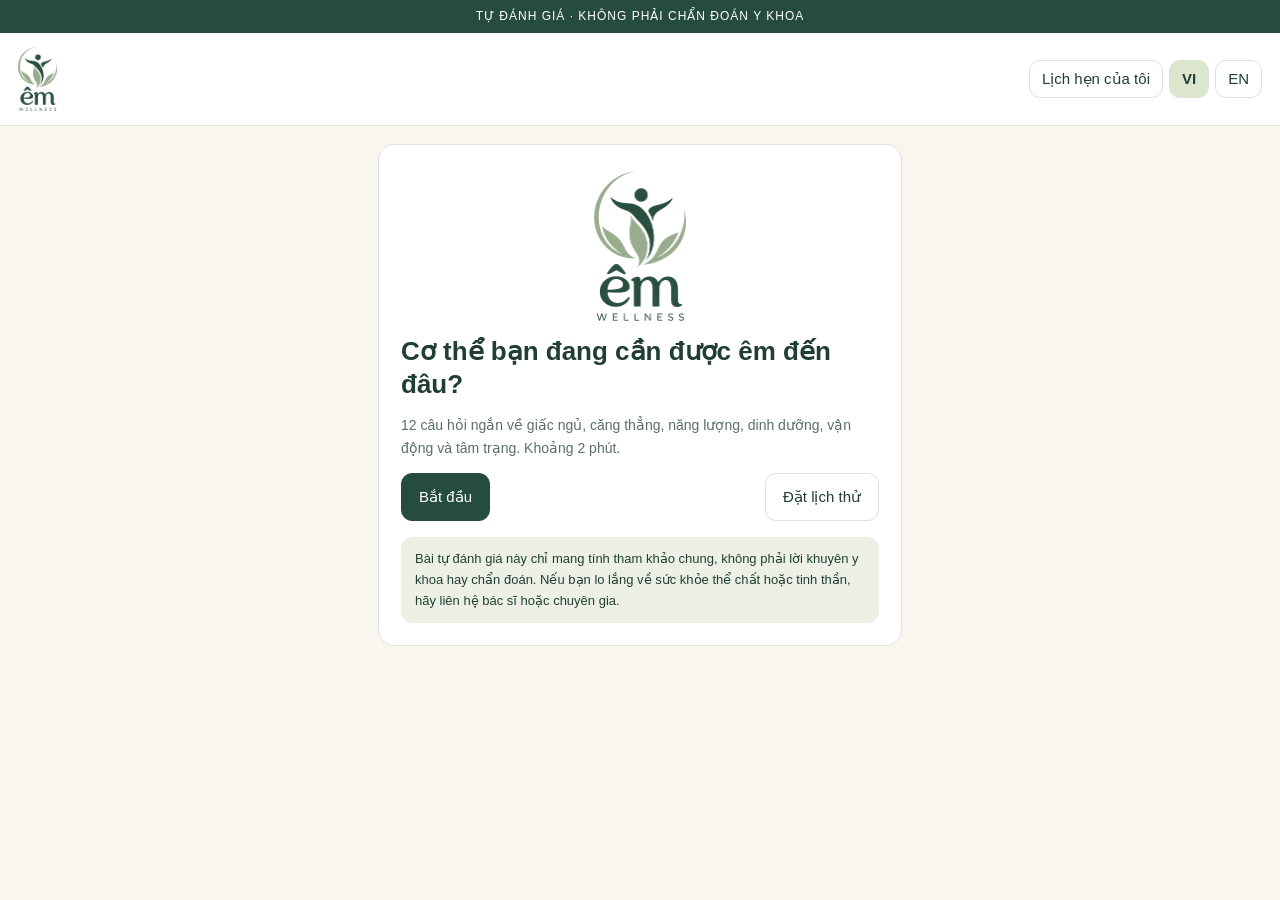
==== index.html @ effe54c6 "Remove touch shim; Continue buttons always tappable with inline 'what's missing' hints; SW v9" ====
<!doctype html><html lang="vi"><head><meta charset="utf-8"><meta name="viewport" content="width=device-width,initial-scale=1,viewport-fit=cover">
<title>Êm Wellness — Self-check</title>
<link rel="manifest" href="manifest.json"><meta name="theme-color" content="#264c3d"><link rel="apple-touch-icon" href="apple-touch-icon.png"><link rel="icon" type="image/png" href="favicon.png"><meta name="apple-mobile-web-app-capable" content="yes"><meta name="mobile-web-app-capable" content="yes"><meta name="apple-mobile-web-app-status-bar-style" content="default"><meta name="apple-mobile-web-app-title" content="Êm Wellness"><meta name="description" content="Êm Wellness self-check quiz">
<style>
/* Brand tokens — matched to Êm Wellness pilot site */
:root{--ink:#213e35;--primary:#264c3d;--primary-hover:#40634d;--sage:#dce6ce;--paper:#f8f6ef;--line:#dce2d8;--accent:#8ca560;--soft:#edf1e5;--warn:#8a4233;--radius:16px;--font:Arial,sans-serif}
*{box-sizing:border-box}button,a{touch-action:manipulation;-webkit-tap-highlight-color:transparent}body{margin:0;background:var(--paper);color:var(--ink);font:15px/1.6 var(--font)}
.notice{background:var(--primary);color:#fff;text-align:center;font-size:12px;letter-spacing:1px;padding:7px 12px}
header{display:flex;justify-content:space-between;align-items:center;gap:12px;padding:14px 18px;background:#fff;border-bottom:1px solid var(--line);margin-bottom:18px}
.logo{height:64px;width:auto;display:block}.hero{display:block;height:150px;width:auto;margin:4px auto 14px}
main{max-width:560px;margin:0 auto;padding:0 18px 40px}
.card{background:#fff;border:1px solid var(--line);border-radius:var(--radius);padding:22px}
button{font:inherit;border:1px solid var(--line);background:#fff;color:var(--ink);border-radius:11px;min-height:44px;padding:11px 17px;cursor:pointer}.primary{background:var(--primary);color:#fff;border-color:var(--primary)}
button:focus-visible{outline:3px solid var(--accent);outline-offset:3px}button:disabled{opacity:.45;cursor:default}
.lang button{min-height:36px;padding:6px 12px}.lang .on{background:var(--sage);font-weight:700}
h1{font-size:26px;line-height:1.25;margin:6px 0 10px}h2{font-size:19px;margin:0 0 14px}
.muted{color:#5b6f66;font-size:14px}.disc{background:var(--soft);border-radius:12px;padding:12px 14px;font-size:13px;margin-top:16px}
.bar{height:8px;background:var(--sage);border-radius:9px;overflow:hidden;margin:6px 0 18px}.bar i{display:block;height:100%;background:var(--primary);transition:width .3s}
.cat{font-size:12px;letter-spacing:2px;text-transform:uppercase;color:var(--primary-hover)}
.opts{display:grid;gap:10px;margin:16px 0}.opts button{text-align:left}.opts .sel{background:var(--sage);border-color:var(--accent);font-weight:600}
.nav{display:flex;gap:10px;justify-content:space-between;flex-wrap:wrap}
.score{font-size:54px;font-weight:700;line-height:1}.row{margin:12px 0}.row .bar{margin:4px 0 0}
ul{padding-left:20px}li{margin:6px 0}.stack{display:grid;gap:14px}
.btn{display:inline-flex;align-items:center;justify-content:center;text-decoration:none;border-radius:11px;min-height:44px;padding:11px 17px;border:1px solid var(--line);color:var(--ink);background:#fff}.btn.primary{background:var(--primary);color:#fff;border-color:var(--primary)}.btn.big{width:100%;font-size:17px;font-weight:700;min-height:52px}.btn:focus-visible{outline:3px solid var(--accent);outline-offset:3px}.book{background:var(--sage);border-color:var(--sage)}.lang{display:flex;gap:6px;flex-wrap:wrap;justify-content:flex-end}.big{width:100%;font-size:17px;font-weight:700;min-height:52px}
.testbanner{background:#fff7e6;border:1px dashed #c9a85b;color:#6b4e12;border-radius:12px;padding:10px 12px;font-size:12px;letter-spacing:.3px}
.steps{display:flex;flex-wrap:wrap;gap:6px 12px;font-size:12px;color:#5b6f66}.steps .cur{color:var(--ink);font-weight:700}.steps .done{color:var(--primary-hover)}
.chips{display:flex;flex-wrap:wrap;gap:8px;margin:8px 0 14px}.chip{min-height:40px;padding:8px 14px;border-radius:20px}.chip.on{background:var(--primary);color:#fff;border-color:var(--primary)}
.svc{line-height:1.5}.sugg{background:var(--soft);border-radius:10px;padding:8px 12px;font-size:14px}.lbl{font-weight:600;margin:14px 0 4px;display:block}
input{font:inherit;width:100%;min-height:46px;border:1px solid var(--line);border-radius:11px;padding:10px 12px;font-size:16px;color:var(--ink);background:#fff}input:focus{outline:3px solid var(--accent);outline-offset:1px}
.err{color:var(--warn);font-size:13px;margin:6px 0 0}.rev{display:grid;grid-template-columns:auto 1fr;gap:6px 14px;margin:0}.rev dt{color:#5b6f66}.rev dd{margin:0}
.bitem{display:flex;justify-content:space-between;gap:10px;align-items:center;border-top:1px solid var(--line);padding:12px 0}.bitem.off{opacity:.55}.cx{color:var(--warn);border-color:#d4a596;min-height:40px}
@media (hover:hover) and (pointer:fine){button:hover{background:var(--soft)}.primary:hover{background:var(--primary-hover)}.btn:hover{background:var(--soft)}.btn.primary:hover{background:var(--primary-hover)}}
header{padding-top:max(14px,env(safe-area-inset-top))!important;padding-left:max(18px,env(safe-area-inset-left));padding-right:max(18px,env(safe-area-inset-right))}
main{padding-bottom:max(40px,env(safe-area-inset-bottom))}
button{-webkit-user-select:none;user-select:none;-webkit-appearance:none;appearance:none}
#errbar{position:fixed;left:8px;right:8px;bottom:max(8px,env(safe-area-inset-bottom));z-index:99;background:#8a4233;color:#fff;font-size:12px;padding:8px 10px;border-radius:10px;display:none;word-break:break-word}
</style></head><body>
<div id="errbar" role="alert"></div><script>
(function(){function show(m){var b=document.getElementById("errbar");if(!b)return;b.style.display="block";b.textContent="Lỗi / Error: "+m+" (v8)"}
window.onerror=function(m,s,l,c){show(m+" @"+(l||0)+":"+(c||0))};window.addEventListener("unhandledrejection",function(e){show(String(e.reason))});
})();</script><div class="notice" id="notice"></div>
<header><img class="logo" src="logo.png" alt="Êm Wellness" width="38" height="64"><div class="lang"><button id="mine"></button> <button id="vi">VI</button> <button id="en">EN</button></div></header>
<main id="app"></main>
<script>
const CONFIG={brand:"Êm Wellness",storageKey:"em-wellness-quiz-v1",defaultLang:"vi",bookingUrl:"https://em-wellness-vietnam-khoa.hazy-pike-0157.chatgpt.site"};
const T={
vi:{notice:"TỰ ĐÁNH GIÁ · KHÔNG PHẢI CHẨN ĐOÁN Y KHOA",title:"Cơ thể bạn đang cần được êm đến đâu?",intro:"12 câu hỏi ngắn về giấc ngủ, căng thẳng, năng lượng, dinh dưỡng, vận động và tâm trạng. Khoảng 2 phút.",start:"Bắt đầu",resume:"Xem kết quả gần nhất",q:"Câu",of:"/",back:"Quay lại",next:"Tiếp tục",finish:"Xem kết quả",res:"Kết quả của bạn",overall:"Điểm cân bằng tổng thể",tips:"Gợi ý nhẹ nhàng",restart:"Làm lại",saved:"Đã lưu trên thiết bị này lúc",disc:"Bài tự đánh giá này chỉ mang tính tham khảo chung, không phải lời khuyên y khoa hay chẩn đoán. Nếu bạn lo lắng về sức khỏe thể chất hoặc tinh thần, hãy liên hệ bác sĩ hoặc chuyên gia.",
book:"Đặt lịch thử",bookNote:"Lịch hẹn thử: chỉ lưu trên máy này, không gửi đi, không thanh toán.",bookLead:"Muốn được thư giãn? Đặt một buổi trên Êm Wellness.",opts:["Không bao giờ","Hiếm khi","Thỉnh thoảng","Thường xuyên","Luôn luôn"],
band:[[80,"Bạn đang khá cân bằng — hãy giữ nhịp này."],[60,"Khá ổn, có vài điểm cần chăm sóc thêm."],[40,"Cơ thể đang gửi tín hiệu cần nghỉ ngơi."],[0,"Hãy dành thời gian chậm lại và chăm sóc bản thân."]]},
en:{notice:"SELF-CHECK · NOT A MEDICAL DIAGNOSIS",title:"How much calm does your body need right now?",intro:"12 short questions on sleep, stress, energy, nutrition, movement and mood. About 2 minutes.",start:"Start",resume:"See last result",q:"Question",of:"/",back:"Back",next:"Next",finish:"See results",res:"Your results",overall:"Overall balance score",tips:"Gentle suggestions",restart:"Start over",saved:"Saved on this device at",disc:"This self-assessment is for general information only. It is not medical advice or a diagnosis. If you have concerns about your physical or mental health, please talk to a doctor or qualified professional.",
book:"Book a test session",bookNote:"Test booking only: saved on this device, nothing sent, no payment.",bookLead:"Ready to unwind? Book a session with Êm Wellness.",opts:["Never","Rarely","Sometimes","Often","Always"],
band:[[80,"You're in good balance — keep this rhythm."],[60,"Fairly well, with a few areas to care for."],[40,"Your body is signalling it needs rest."],[0,"Make time to slow down and care for yourself."]]}};
const CATS={sleep:{vi:"Giấc ngủ",en:"Sleep",tip:{vi:"Giữ giờ ngủ cố định, tắt màn hình 30 phút trước khi ngủ.",en:"Keep a steady bedtime and switch off screens 30 minutes before sleep."}},
stress:{vi:"Căng thẳng",en:"Stress",tip:{vi:"Thử thở chậm 4-6 trong 3 phút, hoặc một buổi thư giãn cơ vai gáy.",en:"Try slow 4-6 breathing for 3 minutes, or a relaxing neck-and-shoulder session."}},
energy:{vi:"Năng lượng",en:"Energy",tip:{vi:"Nghỉ ngắn 5 phút mỗi giờ, đứng dậy và uống nước.",en:"Take a 5-minute break each hour — stand up and drink water."}},
nutrition:{vi:"Dinh dưỡng",en:"Nutrition",tip:{vi:"Thêm rau xanh vào mỗi bữa và uống đủ nước trong ngày.",en:"Add greens to each meal and drink enough water through the day."}},
movement:{vi:"Vận động",en:"Movement",tip:{vi:"Đi bộ nhẹ 20 phút hoặc giãn cơ sau giờ làm.",en:"Take a gentle 20-minute walk or stretch after work."}},
mood:{vi:"Tâm trạng",en:"Mood",tip:{vi:"Dành thời gian cho điều bạn thích và trò chuyện với người thân.",en:"Make time for something you enjoy and talk with someone close."}}};
// r:true = agreeing is a negative sign (reverse scored)
const QS=[["sleep",0,"Tôi ngủ đủ giấc và thức dậy thấy khỏe.","I sleep enough and wake up refreshed."],
["sleep",1,"Tôi khó ngủ hoặc hay thức giấc giữa đêm.","I have trouble falling or staying asleep."],
["stress",1,"Tôi thấy căng cứng ở vai, gáy hoặc lưng.","I feel tension in my shoulders, neck or back."],
["stress",1,"Tôi cảm thấy quá tải với công việc hoặc cuộc sống.","I feel overwhelmed by work or life."],
["energy",0,"Tôi có đủ năng lượng cho cả ngày.","I have enough energy to get through the day."],
["energy",1,"Tôi thấy mệt mỏi dù đã nghỉ ngơi.","I feel tired even after resting."],
["nutrition",0,"Tôi ăn bữa ăn cân bằng, nhiều rau và uống đủ nước.","I eat balanced meals with vegetables and drink enough water."],
["nutrition",1,"Tôi bỏ bữa hoặc ăn vội vì bận rộn.","I skip meals or eat in a rush because I'm busy."],
["movement",0,"Tôi vận động hoặc tập thể dục ít nhất 30 phút mỗi ngày.","I move or exercise at least 30 minutes a day."],
["movement",1,"Tôi ngồi một chỗ nhiều giờ liền.","I sit for many hours without a break."],
["mood",0,"Tôi cảm thấy bình yên và hài lòng.","I feel calm and content."],
["mood",1,"Tôi dễ cáu gắt hoặc buồn bã.","I feel irritable or low."]];
const store={get(k){try{return localStorage.getItem(k)}catch(e){return null}},set(k,v){try{localStorage.setItem(k,v)}catch(e){}}};
let lang=store.get(CONFIG.storageKey+"-lang")||CONFIG.defaultLang,i=-1,ans=[],busy=false;
const $=id=>document.getElementById(id),app=$("app");
function load(){try{const d=JSON.parse(store.get(CONFIG.storageKey));return d&&Array.isArray(d.ans)&&d.ans.length===QS.length&&d.ans.every(v=>v>=0&&v<=4)?d:null}catch(e){return null}}
function setLang(l){lang=l;store.set(CONFIG.storageKey+"-lang",l);document.documentElement.lang=l;render()}
$("mine").onclick=()=>g(openMine)();$("vi").onclick=()=>setLang("vi");$("en").onclick=()=>setLang("en");
function compute(a){const s={};QS.forEach((q,k)=>{const v=q[1]?4-a[k]:a[k];(s[q[0]]=s[q[0]]||[]).push(v)});const c={};for(const k in s)c[k]=Math.round(s[k].reduce((x,y)=>x+y,0)/(s[k].length*4)*100);const o=Math.round(Object.values(c).reduce((x,y)=>x+y,0)/Object.keys(c).length);return{c,o}}
function render(){const t=T[lang];$("notice").textContent=t.notice;$("vi").className=lang=="vi"?"on":"";$("en").className=lang=="en"?"on":"";$("mine").textContent=BT[lang].mine;if(view)return renderBook();
if(i<0){const last=load();app.innerHTML=`<div class="card"><img class="hero" src="logo.png" alt=""><h1>${t.title}</h1><p class="muted">${t.intro}</p><div class="nav"><button class="primary" id="go">${t.start}</button><button id="sbook">${t.book}</button>${last?`<button id="last">${t.resume}</button>`:""}</div><div class="disc">${t.disc}</div></div>`;
$("go").onclick=()=>{i=0;ans=[];render()};$("sbook").onclick=g(openBook);if(last)$("last").onclick=()=>{ans=last.ans;i=QS.length;render()};return}
if(i<QS.length){const q=QS[i];app.innerHTML=`<div class="muted">${t.q} ${i+1}${t.of}${QS.length}</div><div class="bar" role="progressbar" aria-valuenow="${i}" aria-valuemax="${QS.length}"><i style="width:${i/QS.length*100}%"></i></div><div class="card"><div class="cat">${CATS[q[0]][lang]}</div><h2>${lang=="vi"?q[2]:q[3]}</h2><div class="opts">${t.opts.map((o,k)=>`<button data-k="${k}" class="${ans[i]===k?"sel":""}">${o}</button>`).join("")}</div><div class="nav"><button id="bk" ${i==0?"disabled":""}>${t.back}</button><p class="err" id="qmiss" hidden>${lang=="vi"?"Hãy chọn một câu trả lời để tiếp tục.":"Please choose an answer to continue."}</p><button class="primary" id="nx">${i==QS.length-1?t.finish:t.next}</button></div></div>`;
app.querySelectorAll(".opts button").forEach(b=>b.onclick=()=>{if(busy)return;busy=true;ans[i]=+b.dataset.k;render();setTimeout(()=>{busy=false;if(i<QS.length&&ans[i]!=null){i++;if(i==QS.length)save()}render()},180)});
$("bk").onclick=()=>{if(busy||i==0)return;i--;render()};$("nx").onclick=()=>{if(busy)return;if(ans[i]==null){$("qmiss").hidden=false;return}i++;if(i==QS.length)save();render()};return}
const r=compute(ans),saved=load(),band=t.band.find(b=>r.o>=b[0])[1],low=Object.entries(r.c).sort((a,b)=>a[1]-b[1]).slice(0,3);
app.innerHTML=`<div class="stack"><div class="card"><div class="cat">${t.res}</div><div class="score">${r.o}<span style="font-size:20px">/100</span></div><p class="muted">${t.overall}</p><p><b>${band}</b></p></div>
<div class="card">${Object.entries(r.c).map(([k,v])=>`<div class="row"><div class="nav"><span>${CATS[k][lang]}</span><b>${v}</b></div><div class="bar"><i style="width:${v}%"></i></div></div>`).join("")}</div>
<div class="card book"><h2>${t.bookLead}</h2><button class="primary big" id="bookbtn">${t.book}</button><p class="muted" style="margin:10px 0 0">${t.bookNote} <a href="${CONFIG.bookingUrl}" target="_blank" rel="noopener">${BT[lang].pilot}</a></p></div><div class="card"><h2>${t.tips}</h2><ul>${low.map(([k])=>`<li><b>${CATS[k][lang]}:</b> ${CATS[k].tip[lang]}</li>`).join("")}</ul>${saved?`<p class="muted">${t.saved} ${new Date(saved.at).toLocaleString(lang=="vi"?"vi-VN":"en-US")}</p>`:""}<button class="primary" id="rs">${t.restart}</button></div><div class="disc">${t.disc}</div></div>`;
$("bookbtn").onclick=g(openBook);$("rs").onclick=()=>{i=0;ans=[];busy=false;render();scrollTo(0,0)}}
function save(){const r=compute(ans);store.set(CONFIG.storageKey,JSON.stringify({ans,score:r.o,cats:r.c,at:Date.now()}))}
// ===== Test booking flow (local only: no backend, no payment, no SMS) =====
const BT={vi:{title:"Đặt lịch thử",mine:"Lịch hẹn của tôi",test:"LỊCH HẸN THỬ · Không phải dịch vụ thật · Không gửi dữ liệu đi đâu · Không thanh toán, không SMS",steps:["Dịch vụ","Thời gian","Thông tin","Xác nhận"],suggest:"Gợi ý theo kết quả của bạn",all:"Tất cả",perh:"/ 60 phút",sample:"Dữ liệu mẫu từ bản demo Êm",date:"Chọn ngày",time:"Chọn giờ",dur:"Thời lượng",min:"phút",none:"Không còn khung giờ trong ngày này.",name:"Họ tên",contact:"Số điện thoại hoặc email",ePh:"vd. 0901 234 567",errName:"Vui lòng nhập họ tên (ít nhất 2 ký tự).",errContact:"Nhập số điện thoại Việt Nam hoặc email hợp lệ.",review:"Kiểm tra lại",confirm:"Xác nhận đặt lịch thử",back:"Quay lại",next:"Tiếp tục",doneT:"Đã lưu lịch hẹn thử",doneP:"Lịch hẹn chỉ lưu trên thiết bị này. Không có ai nhận được, không có buổi massage thật.",code:"Mã",total:"Tổng (tham khảo)",cancel:"Hủy lịch",cancelled:"Đã hủy",active:"Đã đặt (thử)",empty:"Bạn chưa có lịch hẹn thử nào.",newb:"Đặt lịch thử mới",home:"Về trang chính",pilot:"Mở bản pilot Êm ↗",sure:"Hủy lịch hẹn thử này?",cats:{"Body":"Massage body","Chân":"Massage chân","Cổ vai gáy":"Cổ vai gáy"}},
en:{title:"Test booking",mine:"My bookings",test:"TEST BOOKING · Not a real service · Nothing is sent anywhere · No payment, no SMS",steps:["Service","Time","Details","Confirm"],suggest:"Suggested from your results",all:"All",perh:"/ 60 min",sample:"Sample data from the Êm demo",date:"Pick a date",time:"Pick a time",dur:"Duration",min:"min",none:"No slots left on this day.",name:"Full name",contact:"Phone or email",ePh:"e.g. 0901 234 567",errName:"Please enter your name (at least 2 characters).",errContact:"Enter a valid Vietnamese phone number or email.",review:"Review",confirm:"Confirm test booking",back:"Back",next:"Next",doneT:"Test booking saved",doneP:"Saved on this device only. Nobody receives it and no real massage takes place.",code:"Code",total:"Total (indicative)",cancel:"Cancel",cancelled:"Cancelled",active:"Booked (test)",empty:"You have no test bookings yet.",newb:"New test booking",home:"Back to home",pilot:"Open the Êm pilot ↗",sure:"Cancel this test booking?",cats:{"Body":"Body massage","Chân":"Foot massage","Cổ vai gáy":"Neck & shoulders"}}};
// Sample providers copied from the Êm prototype (/prototype/app-ratings-v1.js)
const PROVIDERS=[
{id:1,name:"Linh Nguyễn",city:"TP. Hồ Chí Minh",cat:"Body",price:350000,times:["09:00","11:00","14:00","16:00"],vi:"Massage thư giãn với tinh dầu, lực nhẹ đến vừa.",en:"Relaxing aromatherapy massage, light to medium pressure."},
{id:2,name:"Minh Trần",city:"TP. Hồ Chí Minh",cat:"Cổ vai gáy",price:300000,times:["10:00","14:00","18:00"],vi:"Chăm sóc vùng cổ, vai và lưng trên sau ngày làm việc.",en:"Care for neck, shoulders and upper back after work."},
{id:3,name:"An Phạm",city:"Hà Nội",cat:"Chân",price:280000,times:["09:00","15:00","17:00"],vi:"Thư giãn bàn chân và bắp chân với lực phù hợp.",en:"Relax feet and calves with the right pressure."},
{id:4,name:"Nhà Êm Studio",city:"TP. Hồ Chí Minh",cat:"Body",price:450000,times:["09:00","12:00","15:00","18:00"],vi:"Không gian tại trung tâm, massage body toàn thân.",en:"Studio setting, full-body massage."},
{id:5,name:"An Nhiên Spa",city:"Hà Nội",cat:"Cổ vai gáy",price:380000,times:["10:00","13:00","16:00"],vi:"Chăm sóc cơ thể tại trung tâm với lịch hẹn chủ động.",en:"Centre-based care with flexible scheduling."},
{id:6,name:"Dịu Wellness",city:"Đà Nẵng",cat:"Chân",price:320000,times:["09:00","11:00","17:00"],vi:"Một khoảng nghỉ nhẹ nhàng trong ngày của bạn.",en:"A gentle pause in your day."}];
const CAT_FOR={stress:"Cổ vai gáy",sleep:"Body",mood:"Body",energy:"Body",movement:"Chân",nutrition:"Body"};
let view=null,bk={},lock=false;
const fmt=n=>n.toLocaleString("vi-VN")+"₫",esc=s=>String(s).replace(/[&<>"']/g,c=>({"&":"&amp;","<":"&lt;",">":"&gt;",'"':"&quot;","'":"&#39;"}[c]));
const BKEY=()=>CONFIG.storageKey+"-bookings";
function getB(){try{const a=JSON.parse(store.get(BKEY())||"[]");return Array.isArray(a)?a:[]}catch(e){return[]}}
function setB(a){store.set(BKEY(),JSON.stringify(a))}
function g(fn){return(...a)=>{if(lock)return;lock=true;setTimeout(()=>lock=false,350);fn(...a)}}
function days(){const out=[];const d=new Date();d.setHours(0,0,0,0);for(let k=0;k<7;k++){const x=new Date(d);x.setDate(d.getDate()+k);out.push(x.getFullYear()+"-"+String(x.getMonth()+1).padStart(2,"0")+"-"+String(x.getDate()).padStart(2,"0"))}return out}
function dLabel(s){const[y,m,d]=s.split("-").map(Number);return new Date(y,m-1,d).toLocaleDateString(lang=="vi"?"vi-VN":"en-US",{weekday:"short",day:"numeric",month:"numeric"})}
function slots(p,date){const now=new Date(),taken=getB().filter(b=>b.status=="active"&&b.pid==p.id&&b.date==date).map(b=>b.time);return p.times.filter(t=>{const[h,m]=t.split(":").map(Number);const[y,mo,d]=date.split("-").map(Number);return new Date(y,mo-1,d,h,m)>now&&!taken.includes(t)})}
function suggestCat(){const r=load();if(!r||!r.cats)return null;const w=Object.entries(r.cats).sort((a,b)=>a[1]-b[1])[0];return w?{cat:CAT_FOR[w[0]],from:w[0]}:null}
function openBook(){view="book";const s=suggestCat();bk={step:0,filter:s?s.cat:"",pid:null,date:days()[0],time:null,dur:60,name:"",contact:"",err:{}};render();scrollTo(0,0)}
function openMine(){view="mine";render();scrollTo(0,0)}
function validContact(c){const v=c.trim(),ph=v.replace(/[\s.\-()]/g,"");return /^(\+?84|0)\d{9,10}$/.test(ph)||/^[^\s@]+@[^\s@]+\.[^\s@]{2,}$/.test(v)}
function price(){const p=PROVIDERS.find(x=>x.id==bk.pid);return p?Math.round(p.price*(bk.dur==90?1.4:1)):0}
function renderBook(){const t=BT[lang],q=T[lang];
 const banner=`<div class="testbanner" role="note">${t.test}</div>`;
 if(view=="mine"){const list=getB().slice().reverse();
  app.innerHTML=`<div class="stack">${banner}<div class="card"><h2>${t.mine}</h2>${list.length?list.map(b=>{const p=PROVIDERS.find(x=>x.id==b.pid)||{name:"?"};return `<div class="bitem${b.status!="active"?" off":""}"><div><b>${esc(p.name)}</b> · ${t.cats[p.cat]||""}<br><span class="muted">${dLabel(b.date)} · ${b.time} · ${b.dur} ${t.min} · ${fmt(b.price)}</span><br><span class="muted">${t.code} ${b.id} · ${b.status=="active"?t.active:t.cancelled}</span></div>${b.status=="active"?`<button class="cx" data-id="${b.id}">${t.cancel}</button>`:""}</div>`}).join(""):`<p class="muted">${t.empty}</p>`}<div class="nav" style="margin-top:14px"><button class="primary" id="bnew">${t.newb}</button><button id="bhome">${t.home}</button></div></div></div>`;
  app.querySelectorAll(".cx").forEach(b=>b.onclick=g(()=>{if(!confirm(t.sure))return;const a=getB();const x=a.find(y=>y.id==b.dataset.id);if(x)x.status="cancelled";setB(a);render()}));
  $("bnew").onclick=g(openBook);$("bhome").onclick=g(()=>{view=null;render();scrollTo(0,0)});return}
 const st=bk.step,steps=`<div class="steps">${t.steps.map((s,k)=>`<span class="${k==st?"cur":k<st?"done":""}">${k+1}. ${s}</span>`).join("")}</div><div class="bar"><i style="width:${(st+1)/4*100}%"></i></div>`;
 let body="";const p=PROVIDERS.find(x=>x.id==bk.pid);
 if(st==0){const s=suggestCat();const list=PROVIDERS.filter(x=>!bk.filter||x.cat==bk.filter);
  body=`<h2>${t.steps[0]}</h2>${s?`<p class="sugg">✧ ${t.suggest}: <b>${t.cats[s.cat]}</b> (${CATS[s.from][lang]})</p>`:""}<div class="chips">${["",...Object.keys(t.cats)].map(c=>`<button class="chip${bk.filter==c?" on":""}" data-c="${c}">${c?t.cats[c]:t.all}</button>`).join("")}</div>
  <div class="opts">${list.map(x=>`<button class="svc${bk.pid==x.id?" sel":""}" data-id="${x.id}"><b>${esc(x.name)}</b> · ${t.cats[x.cat]}<br><span class="muted">${x[lang]} · ${x.city}</span><br><b>${fmt(x.price)}</b> <span class="muted">${t.perh}</span></button>`).join("")}</div><p class="muted">${t.sample}</p>`}
 if(st==1){const sl=slots(p,bk.date);if(!sl.includes(bk.time))bk.time=null;
  body=`<h2>${esc(p.name)}</h2><p class="lbl">${t.date}</p><div class="chips">${days().map(d=>`<button class="chip dchip${bk.date==d?" on":""}" data-d="${d}">${dLabel(d)}</button>`).join("")}</div><p class="lbl">${t.time}</p>${sl.length?`<div class="chips">${sl.map(x=>`<button class="chip tchip${bk.time==x?" on":""}" data-t="${x}">${x}</button>`).join("")}</div>`:`<p class="muted">${t.none}</p>`}<p class="lbl">${t.dur}</p><div class="chips">${[60,90].map(m=>`<button class="chip mchip${bk.dur==m?" on":""}" data-m="${m}">${m} ${t.min}</button>`).join("")}</div><p><b>${fmt(price())}</b></p>`}
 if(st==2){body=`<h2>${t.steps[2]}</h2><label class="lbl" for="bname">${t.name}</label><input id="bname" autocomplete="name" value="${esc(bk.name)}">${bk.err.name?`<p class="err">${t.errName}</p>`:""}<label class="lbl" for="bcontact">${t.contact}</label><input id="bcontact" inputmode="email" autocomplete="tel" placeholder="${t.ePh}" value="${esc(bk.contact)}">${bk.err.contact?`<p class="err">${t.errContact}</p>`:""}`}
 if(st==3){body=`<h2>${t.review}</h2><dl class="rev"><dt>${t.steps[0]}</dt><dd>${esc(p.name)} · ${t.cats[p.cat]}</dd><dt>${t.steps[1]}</dt><dd>${dLabel(bk.date)} · ${bk.time} · ${bk.dur} ${t.min}</dd><dt>${t.name}</dt><dd>${esc(bk.name)}</dd><dt>${t.contact}</dt><dd>${esc(bk.contact)}</dd><dt>${t.total}</dt><dd><b>${fmt(price())}</b></dd></dl>`}
 if(st==4){const b=bk.saved;body=`<h2>✓ ${t.doneT}</h2><p>${esc(p.name)} · ${dLabel(b.date)} · ${b.time}</p><p class="muted">${t.code} <b>${b.id}</b></p><p class="muted">${t.doneP}</p>`}
 const canNext=st==0?!!bk.pid:st==1?!!bk.time:true;
 const navb=st==4?`<button class="primary" id="bmine">${t.mine}</button><button id="bhome">${t.home}</button>`:`<button id="bback">${t.back}</button><button class="primary" id="bnext">${st==3?t.confirm:t.next}</button>`;
 app.innerHTML=`<div class="stack">${banner}<div class="card">${st<4?steps:""}${body}<p class="err" id="bmiss" hidden></p><div class="nav" style="margin-top:16px">${navb}</div></div><p class="muted" style="text-align:center"><a href="${CONFIG.bookingUrl}" target="_blank" rel="noopener">${t.pilot}</a></p></div>`;
 app.querySelectorAll(".chip[data-c]").forEach(b=>b.onclick=g(()=>{bk.filter=b.dataset.c;render()}));
 app.querySelectorAll(".svc").forEach(b=>b.onclick=g(()=>{bk.pid=+b.dataset.id;render()}));
 app.querySelectorAll(".dchip").forEach(b=>b.onclick=g(()=>{bk.date=b.dataset.d;render()}));
 app.querySelectorAll(".tchip").forEach(b=>b.onclick=g(()=>{bk.time=b.dataset.t;render()}));
 app.querySelectorAll(".mchip").forEach(b=>b.onclick=g(()=>{bk.dur=+b.dataset.m;render()}));
 if(st==2){const ci=(el,k)=>el.oninput=e=>{bk[k]=e.target.value;const n=el.nextElementSibling;if(n&&n.classList.contains("err")){n.remove();bk.err[k]=false}};ci($("bname"),"name");ci($("bcontact"),"contact");[$("bname"),$("bcontact")].forEach(x=>x.onkeydown=e=>{if(e.key=="Enter")$("bnext").click()})}
 const nx=$("bnext");if(nx)nx.onclick=g(()=>{if(!canNext){const m=$("bmiss");m.textContent=st==0?(lang=="vi"?"Hãy chọn một dịch vụ ở trên.":"Please choose a service above."):(lang=="vi"?"Hãy chọn giờ hẹn (hoặc chọn ngày khác nếu hết giờ).":"Please choose a time (or another day if none are left).");m.hidden=false;m.scrollIntoView({block:"center"});return}
  if(st==2){bk.err={name:bk.name.trim().length<2,contact:!validContact(bk.contact)};if(bk.err.name||bk.err.contact){render();return}}
  if(st==3){if(bk.saved)return;if(!slots(p,bk.date).includes(bk.time)){bk.step=1;render();return}
   const rec={id:"EM-"+Date.now().toString(36).toUpperCase().slice(-6),pid:p.id,date:bk.date,time:bk.time,dur:bk.dur,price:price(),name:bk.name.trim(),contact:bk.contact.trim(),at:Date.now(),status:"active",test:true};
   const a=getB();a.push(rec);setB(a);bk.saved=rec}
  bk.step++;render();scrollTo(0,0)});
 const bb=$("bback");if(bb)bb.onclick=g(()=>{if(bk.step==0){view=null}else bk.step--;render();scrollTo(0,0)});
 const bm=$("bmine");if(bm)bm.onclick=g(openMine);const bh=$("bhome");if(bh)bh.onclick=g(()=>{view=null;render();scrollTo(0,0)});
}

document.documentElement.lang=lang;render();
</script><script>if("serviceWorker" in navigator){let r=false;const had=!!navigator.serviceWorker.controller;navigator.serviceWorker.addEventListener("controllerchange",()=>{if(had&&!r){r=true;location.reload()}});addEventListener("load",()=>navigator.serviceWorker.register("sw.js",{updateViaCache:"none"}).then(g=>g.update()).catch(()=>{}))}</script></body></html>
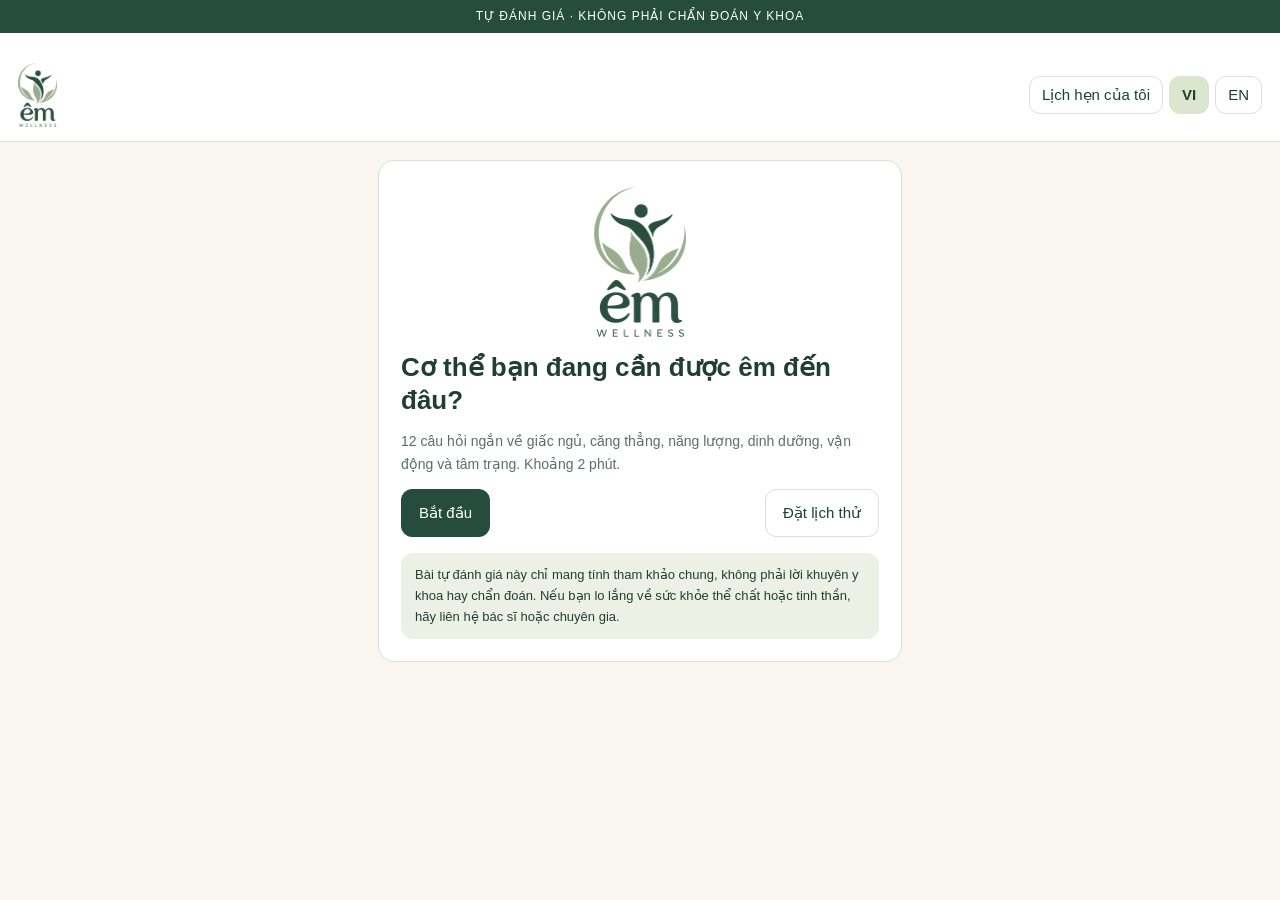
==== commit 7a76df30: "Quiz: select-only answers, Tiếp tục advances; extra header top padding; SW v10" ====
--- a/index.html
+++ b/index.html
@@ -34,6 +34,8 @@
 main{padding-bottom:max(40px,env(safe-area-inset-bottom))}
 button{-webkit-user-select:none;user-select:none;-webkit-appearance:none;appearance:none}
 #errbar{position:fixed;left:8px;right:8px;bottom:max(8px,env(safe-area-inset-bottom));z-index:99;background:#8a4233;color:#fff;font-size:12px;padding:8px 10px;border-radius:10px;display:none;word-break:break-word}
+.opts button{position:relative;padding-right:44px}.opts .sel{background:var(--primary)!important;color:#fff;border:2px solid var(--primary);font-weight:700}.opts .sel::after{content:"✓";position:absolute;right:16px;top:50%;transform:translateY(-50%);font-weight:700}
+header{padding-top:calc(16px + max(14px,env(safe-area-inset-top)))!important}
 </style></head><body>
 <div id="errbar" role="alert"></div><script>
 (function(){function show(m){var b=document.getElementById("errbar");if(!b)return;b.style.display="block";b.textContent="Lỗi / Error: "+m+" (v8)"}
@@ -79,9 +81,9 @@
 function render(){const t=T[lang];$("notice").textContent=t.notice;$("vi").className=lang=="vi"?"on":"";$("en").className=lang=="en"?"on":"";$("mine").textContent=BT[lang].mine;if(view)return renderBook();
 if(i<0){const last=load();app.innerHTML=`<div class="card"><img class="hero" src="logo.png" alt=""><h1>${t.title}</h1><p class="muted">${t.intro}</p><div class="nav"><button class="primary" id="go">${t.start}</button><button id="sbook">${t.book}</button>${last?`<button id="last">${t.resume}</button>`:""}</div><div class="disc">${t.disc}</div></div>`;
 $("go").onclick=()=>{i=0;ans=[];render()};$("sbook").onclick=g(openBook);if(last)$("last").onclick=()=>{ans=last.ans;i=QS.length;render()};return}
-if(i<QS.length){const q=QS[i];app.innerHTML=`<div class="muted">${t.q} ${i+1}${t.of}${QS.length}</div><div class="bar" role="progressbar" aria-valuenow="${i}" aria-valuemax="${QS.length}"><i style="width:${i/QS.length*100}%"></i></div><div class="card"><div class="cat">${CATS[q[0]][lang]}</div><h2>${lang=="vi"?q[2]:q[3]}</h2><div class="opts">${t.opts.map((o,k)=>`<button data-k="${k}" class="${ans[i]===k?"sel":""}">${o}</button>`).join("")}</div><div class="nav"><button id="bk" ${i==0?"disabled":""}>${t.back}</button><p class="err" id="qmiss" hidden>${lang=="vi"?"Hãy chọn một câu trả lời để tiếp tục.":"Please choose an answer to continue."}</p><button class="primary" id="nx">${i==QS.length-1?t.finish:t.next}</button></div></div>`;
-app.querySelectorAll(".opts button").forEach(b=>b.onclick=()=>{if(busy)return;busy=true;ans[i]=+b.dataset.k;render();setTimeout(()=>{busy=false;if(i<QS.length&&ans[i]!=null){i++;if(i==QS.length)save()}render()},180)});
-$("bk").onclick=()=>{if(busy||i==0)return;i--;render()};$("nx").onclick=()=>{if(busy)return;if(ans[i]==null){$("qmiss").hidden=false;return}i++;if(i==QS.length)save();render()};return}
+if(i<QS.length){const q=QS[i];app.innerHTML=`<div class="muted">${t.q} ${i+1}${t.of}${QS.length}</div><div class="bar" role="progressbar" aria-valuenow="${i}" aria-valuemax="${QS.length}"><i style="width:${i/QS.length*100}%"></i></div><div class="card"><div class="cat">${CATS[q[0]][lang]}</div><h2>${lang=="vi"?q[2]:q[3]}</h2><div class="opts">${t.opts.map((o,k)=>`<button data-k="${k}" class="${ans[i]===k?"sel":""}" aria-pressed="${ans[i]===k}">${o}</button>`).join("")}</div><div class="nav"><button id="bk" ${i==0?"disabled":""}>${t.back}</button><p class="err" id="qmiss" hidden>${lang=="vi"?"Hãy chọn một câu trả lời để tiếp tục.":"Please choose an answer to continue."}</p><button class="primary" id="nx">${i==QS.length-1?t.finish:t.next}</button></div></div>`;
+app.querySelectorAll(".opts button").forEach(b=>b.onclick=()=>{ans[i]=+b.dataset.k;app.querySelectorAll(".opts button").forEach(x=>{const on=x===b;x.classList.toggle("sel",on);x.setAttribute("aria-pressed",on)});$("qmiss").hidden=true});
+$("bk").onclick=()=>{if(busy||i==0)return;busy=true;setTimeout(()=>busy=false,400);i--;render()};$("nx").onclick=()=>{if(busy)return;if(ans[i]==null){$("qmiss").hidden=false;return}busy=true;setTimeout(()=>busy=false,400);i++;if(i==QS.length)save();render()};return}
 const r=compute(ans),saved=load(),band=t.band.find(b=>r.o>=b[0])[1],low=Object.entries(r.c).sort((a,b)=>a[1]-b[1]).slice(0,3);
 app.innerHTML=`<div class="stack"><div class="card"><div class="cat">${t.res}</div><div class="score">${r.o}<span style="font-size:20px">/100</span></div><p class="muted">${t.overall}</p><p><b>${band}</b></p></div>
 <div class="card">${Object.entries(r.c).map(([k,v])=>`<div class="row"><div class="nav"><span>${CATS[k][lang]}</span><b>${v}</b></div><div class="bar"><i style="width:${v}%"></i></div></div>`).join("")}</div>
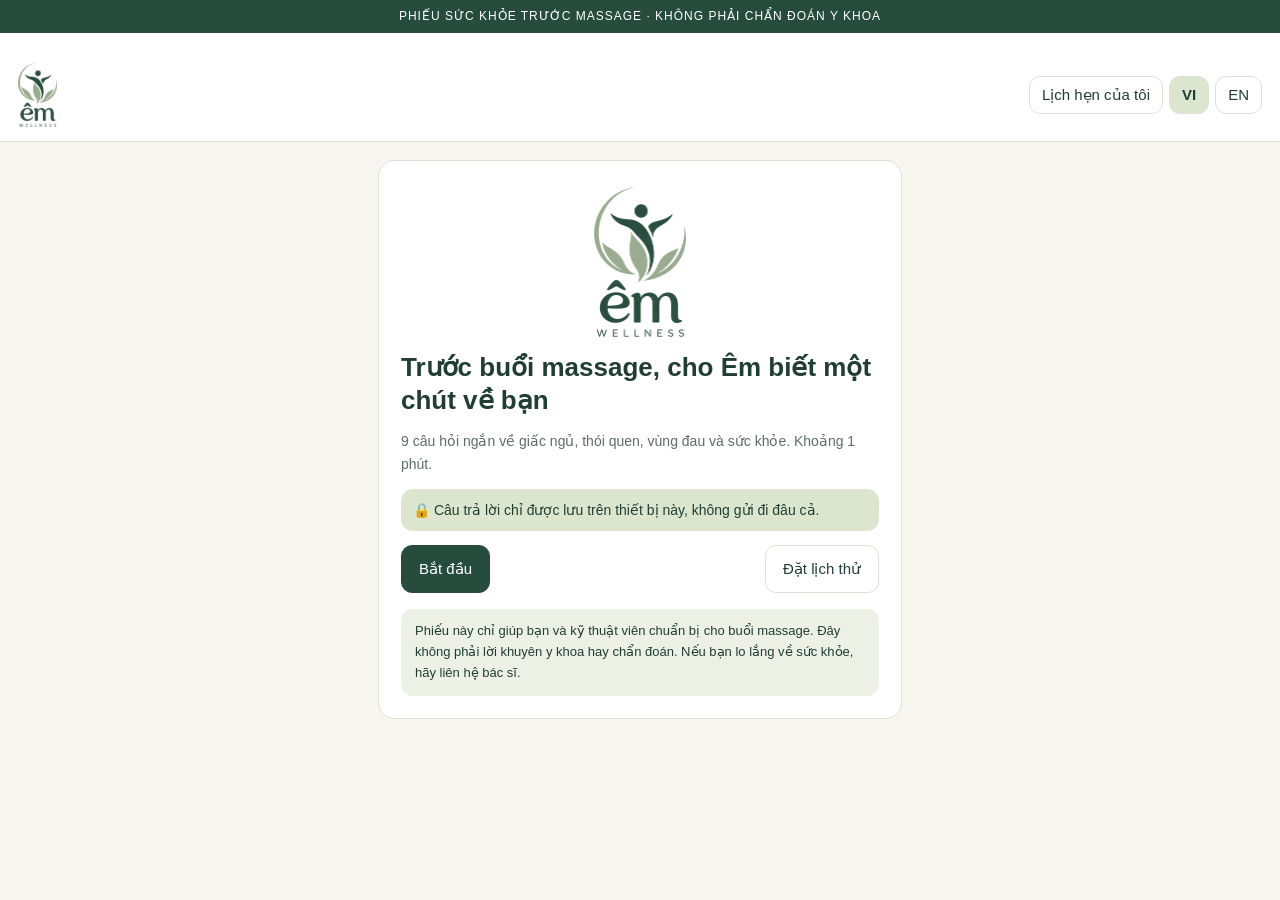
==== commit 9ac08d41: "9-question pre-massage intake with summary, health reminders, pain-based booking suggestion; SW v11" ====
--- a/index.html
+++ b/index.html
@@ -36,6 +36,7 @@
 #errbar{position:fixed;left:8px;right:8px;bottom:max(8px,env(safe-area-inset-bottom));z-index:99;background:#8a4233;color:#fff;font-size:12px;padding:8px 10px;border-radius:10px;display:none;word-break:break-word}
 .opts button{position:relative;padding-right:44px}.opts .sel{background:var(--primary)!important;color:#fff;border:2px solid var(--primary);font-weight:700}.opts .sel::after{content:"✓";position:absolute;right:16px;top:50%;transform:translateY(-50%);font-weight:700}
 header{padding-top:calc(16px + max(14px,env(safe-area-inset-top)))!important}
+.privacy{background:var(--sage);border-radius:12px;padding:10px 12px;font-size:14px}.flags{border:2px solid #b7791f;background:#fff8e6;border-radius:14px;padding:12px 14px;margin-top:12px}.flags ul{margin:6px 0 0;padding-left:18px}.rev dd{margin:2px 0 10px;font-weight:600}
 </style></head><body>
 <div id="errbar" role="alert"></div><script>
 (function(){function show(m){var b=document.getElementById("errbar");if(!b)return;b.style.display="block";b.textContent="Lỗi / Error: "+m+" (v8)"}
@@ -46,50 +47,48 @@
 <script>
 const CONFIG={brand:"Êm Wellness",storageKey:"em-wellness-quiz-v1",defaultLang:"vi",bookingUrl:"https://em-wellness-vietnam-khoa.hazy-pike-0157.chatgpt.site"};
 const T={
-vi:{notice:"TỰ ĐÁNH GIÁ · KHÔNG PHẢI CHẨN ĐOÁN Y KHOA",title:"Cơ thể bạn đang cần được êm đến đâu?",intro:"12 câu hỏi ngắn về giấc ngủ, căng thẳng, năng lượng, dinh dưỡng, vận động và tâm trạng. Khoảng 2 phút.",start:"Bắt đầu",resume:"Xem kết quả gần nhất",q:"Câu",of:"/",back:"Quay lại",next:"Tiếp tục",finish:"Xem kết quả",res:"Kết quả của bạn",overall:"Điểm cân bằng tổng thể",tips:"Gợi ý nhẹ nhàng",restart:"Làm lại",saved:"Đã lưu trên thiết bị này lúc",disc:"Bài tự đánh giá này chỉ mang tính tham khảo chung, không phải lời khuyên y khoa hay chẩn đoán. Nếu bạn lo lắng về sức khỏe thể chất hoặc tinh thần, hãy liên hệ bác sĩ hoặc chuyên gia.",
-book:"Đặt lịch thử",bookNote:"Lịch hẹn thử: chỉ lưu trên máy này, không gửi đi, không thanh toán.",bookLead:"Muốn được thư giãn? Đặt một buổi trên Êm Wellness.",opts:["Không bao giờ","Hiếm khi","Thỉnh thoảng","Thường xuyên","Luôn luôn"],
-band:[[80,"Bạn đang khá cân bằng — hãy giữ nhịp này."],[60,"Khá ổn, có vài điểm cần chăm sóc thêm."],[40,"Cơ thể đang gửi tín hiệu cần nghỉ ngơi."],[0,"Hãy dành thời gian chậm lại và chăm sóc bản thân."]]},
-en:{notice:"SELF-CHECK · NOT A MEDICAL DIAGNOSIS",title:"How much calm does your body need right now?",intro:"12 short questions on sleep, stress, energy, nutrition, movement and mood. About 2 minutes.",start:"Start",resume:"See last result",q:"Question",of:"/",back:"Back",next:"Next",finish:"See results",res:"Your results",overall:"Overall balance score",tips:"Gentle suggestions",restart:"Start over",saved:"Saved on this device at",disc:"This self-assessment is for general information only. It is not medical advice or a diagnosis. If you have concerns about your physical or mental health, please talk to a doctor or qualified professional.",
-book:"Book a test session",bookNote:"Test booking only: saved on this device, nothing sent, no payment.",bookLead:"Ready to unwind? Book a session with Êm Wellness.",opts:["Never","Rarely","Sometimes","Often","Always"],
-band:[[80,"You're in good balance — keep this rhythm."],[60,"Fairly well, with a few areas to care for."],[40,"Your body is signalling it needs rest."],[0,"Make time to slow down and care for yourself."]]}};
-const CATS={sleep:{vi:"Giấc ngủ",en:"Sleep",tip:{vi:"Giữ giờ ngủ cố định, tắt màn hình 30 phút trước khi ngủ.",en:"Keep a steady bedtime and switch off screens 30 minutes before sleep."}},
-stress:{vi:"Căng thẳng",en:"Stress",tip:{vi:"Thử thở chậm 4-6 trong 3 phút, hoặc một buổi thư giãn cơ vai gáy.",en:"Try slow 4-6 breathing for 3 minutes, or a relaxing neck-and-shoulder session."}},
-energy:{vi:"Năng lượng",en:"Energy",tip:{vi:"Nghỉ ngắn 5 phút mỗi giờ, đứng dậy và uống nước.",en:"Take a 5-minute break each hour — stand up and drink water."}},
-nutrition:{vi:"Dinh dưỡng",en:"Nutrition",tip:{vi:"Thêm rau xanh vào mỗi bữa và uống đủ nước trong ngày.",en:"Add greens to each meal and drink enough water through the day."}},
-movement:{vi:"Vận động",en:"Movement",tip:{vi:"Đi bộ nhẹ 20 phút hoặc giãn cơ sau giờ làm.",en:"Take a gentle 20-minute walk or stretch after work."}},
-mood:{vi:"Tâm trạng",en:"Mood",tip:{vi:"Dành thời gian cho điều bạn thích và trò chuyện với người thân.",en:"Make time for something you enjoy and talk with someone close."}}};
-// r:true = agreeing is a negative sign (reverse scored)
-const QS=[["sleep",0,"Tôi ngủ đủ giấc và thức dậy thấy khỏe.","I sleep enough and wake up refreshed."],
-["sleep",1,"Tôi khó ngủ hoặc hay thức giấc giữa đêm.","I have trouble falling or staying asleep."],
-["stress",1,"Tôi thấy căng cứng ở vai, gáy hoặc lưng.","I feel tension in my shoulders, neck or back."],
-["stress",1,"Tôi cảm thấy quá tải với công việc hoặc cuộc sống.","I feel overwhelmed by work or life."],
-["energy",0,"Tôi có đủ năng lượng cho cả ngày.","I have enough energy to get through the day."],
-["energy",1,"Tôi thấy mệt mỏi dù đã nghỉ ngơi.","I feel tired even after resting."],
-["nutrition",0,"Tôi ăn bữa ăn cân bằng, nhiều rau và uống đủ nước.","I eat balanced meals with vegetables and drink enough water."],
-["nutrition",1,"Tôi bỏ bữa hoặc ăn vội vì bận rộn.","I skip meals or eat in a rush because I'm busy."],
-["movement",0,"Tôi vận động hoặc tập thể dục ít nhất 30 phút mỗi ngày.","I move or exercise at least 30 minutes a day."],
-["movement",1,"Tôi ngồi một chỗ nhiều giờ liền.","I sit for many hours without a break."],
-["mood",0,"Tôi cảm thấy bình yên và hài lòng.","I feel calm and content."],
-["mood",1,"Tôi dễ cáu gắt hoặc buồn bã.","I feel irritable or low."]];
-const store={get(k){try{return localStorage.getItem(k)}catch(e){return null}},set(k,v){try{localStorage.setItem(k,v)}catch(e){}}};
+vi:{notice:"PHIẾU SỨC KHỎE TRƯỚC MASSAGE · KHÔNG PHẢI CHẨN ĐOÁN Y KHOA",title:"Trước buổi massage, cho Êm biết một chút về bạn",intro:"9 câu hỏi ngắn về giấc ngủ, thói quen, vùng đau và sức khỏe. Khoảng 1 phút.",privacy:"🔒 Câu trả lời chỉ được lưu trên thiết bị này, không gửi đi đâu cả.",start:"Bắt đầu",resume:"Xem tóm tắt gần nhất",q:"Câu",of:"/",back:"Quay lại",next:"Tiếp tục",finish:"Xem tóm tắt",multi:"Chọn tất cả vùng phù hợp",res:"Tóm tắt phiếu sức khỏe",answers:"Câu trả lời của bạn",notes:"Lưu ý nhẹ nhàng",focus:"Gợi ý vùng tập trung khi massage:",nofocus:"Bạn không ghi nhận vùng đau — một buổi massage thư giãn toàn thân có thể phù hợp.",flagT:"Trước khi massage",flagNerve:"Bạn có ghi nhận vấn đề về thần kinh. Hãy cho kỹ thuật viên biết, và hỏi ý kiến bác sĩ trước khi massage nếu cần.",flagInf:"Bạn có ghi nhận một bệnh có thể lây truyền. Hãy trao đổi riêng với kỹ thuật viên và hỏi ý kiến bác sĩ trước khi massage để buổi chăm sóc an toàn cho bạn.",flagSkin:"Bạn có ghi nhận vết thương hở, bầm tím hoặc dễ chảy máu. Hãy cho kỹ thuật viên biết và hỏi ý kiến bác sĩ trước khi massage.",noDeep:"Nên tránh massage lực mạnh / ấn sâu.",sleepTip:"Giấc ngủ: giữ giờ ngủ cố định và tắt màn hình 30 phút trước khi ngủ có thể giúp ích.",allClear:"Không có lưu ý đặc biệt. Bạn vẫn có thể chia sẻ thêm với kỹ thuật viên trước buổi hẹn.",restart:"Làm lại",saved:"Đã lưu trên thiết bị này lúc",book:"Đặt lịch thử",bookNote:"Lịch hẹn thử: chỉ lưu trên máy này, không gửi đi, không thanh toán.",bookLead:"Muốn được thư giãn? Đặt một buổi trên Êm Wellness.",disc:"Phiếu này chỉ giúp bạn và kỹ thuật viên chuẩn bị cho buổi massage. Đây không phải lời khuyên y khoa hay chẩn đoán. Nếu bạn lo lắng về sức khỏe, hãy liên hệ bác sĩ."},
+en:{notice:"PRE-MASSAGE HEALTH INTAKE · NOT A MEDICAL DIAGNOSIS",title:"Before your massage, tell Êm a little about you",intro:"9 short questions about sleep, habits, pain areas and health. About 1 minute.",privacy:"🔒 Your answers stay on this device only. Nothing is sent anywhere.",start:"Start",resume:"See last summary",q:"Question",of:"/",back:"Back",next:"Next",finish:"See summary",multi:"Select all that apply",res:"Intake summary",answers:"Your answers",notes:"Gentle notes",focus:"Suggested massage focus areas:",nofocus:"No pain areas noted — a relaxing full-body massage may suit you.",flagT:"Before your massage",flagNerve:"You noted a nerve-related issue. Please tell your therapist, and check with a doctor before massage if needed.",flagInf:"You noted a transmissible condition. Please let your therapist know privately and check with a doctor before massage so your session is safe for you.",flagSkin:"You noted open wounds, bruising or bleeding easily. Please tell your therapist and check with a doctor before massage.",noDeep:"Deep or strong pressure is best avoided.",sleepTip:"Sleep: a steady bedtime and no screens 30 minutes before bed may help.",allClear:"No special notes. You can still share anything else with your therapist before your session.",restart:"Start over",saved:"Saved on this device at",book:"Book a test session",bookNote:"Test booking only: saved on this device, nothing sent, no payment.",bookLead:"Ready to unwind? Book a session with Êm Wellness.",disc:"This intake only helps you and your therapist prepare for a massage. It is not medical advice or a diagnosis. If you have health concerns, please talk to a doctor."}};
+// QS: [id, vi, en, viOpts, enOpts, multi]
+const QS=[
+["sleepTrouble","Bạn có thường xuyên khó ngủ không?","How often do you have trouble sleeping?",["Không bao giờ","Hiếm khi","Thỉnh thoảng","Thường xuyên","Luôn luôn"],["Never","Rarely","Sometimes","Often","Always"]],
+["bedtime","Bạn thường đi ngủ lúc mấy giờ?","What time do you usually go to sleep?",["Trước 22h","22h – 0h","0h – 2h","Sau 2h","Không cố định"],["Before 10pm","10pm – midnight","Midnight – 2am","After 2am","It varies"]],
+["smoke","Bạn có hút thuốc thường xuyên không?","How often do you smoke?",["Không hút","Thỉnh thoảng","Hằng tuần","Hằng ngày"],["Never","Occasionally","Weekly","Daily"]],
+["alcohol","Bạn có uống rượu bia thường xuyên không?","How often do you drink alcohol?",["Không uống","Thỉnh thoảng","Hằng tuần","Hằng ngày"],["Never","Occasionally","Weekly","Daily"]],
+["exercise","Bạn tập thể dục thường xuyên đến mức nào?","How often do you exercise?",["Hiếm khi hoặc không","1–2 lần/tuần","3–4 lần/tuần","5 lần/tuần trở lên"],["Rarely or never","1–2× a week","3–4× a week","5+× a week"]],
+["pain","Bạn đang bị đau ở đâu?","Where do you have pain?",["Cổ","Vai","Lưng trên","Lưng dưới","Tay / bàn tay","Chân / đầu gối","Bàn chân","Đầu","Không đau"],["Neck","Shoulders","Upper back","Lower back","Arms / hands","Legs / knees","Feet","Head","No pain"],true],
+["nerve","Bạn có gặp vấn đề nào về thần kinh không?","Do you have any nerve-related issues?",["Không","Tê hoặc châm chích","Đau dây thần kinh (vd: thần kinh tọa)","Đã được chẩn đoán bệnh lý thần kinh","Không chắc"],["No","Numbness or tingling","Nerve pain (e.g. sciatica)","Diagnosed nerve condition","Not sure"]],
+["infectious","Bạn có đang sống chung với HIV/AIDS hoặc một bệnh có thể lây truyền khác không?","Are you living with HIV/AIDS or another transmissible (infectious) condition?",["Không","Có","Không muốn trả lời"],["No","Yes","Prefer not to say"]],
+["skin","Bạn có vết thương hở, bầm tím hoặc dễ chảy máu trên da không?","Do you have any bleeding on your skin (open wounds, bruising, bleeding easily)?",["Không","Có"],["No","Yes"]]];
+const PAIN=5,NOPAIN=8;
+const store={get(k){try{return localStorage.getItem(k)}catch(e){return null}},set(k,v){try{localStorage.setItem(k,v)}catch(e){}},del(k){try{localStorage.removeItem(k)}catch(e){}}};
+const RKEY=CONFIG.storageKey+"-intake2";store.del(CONFIG.storageKey); // old scored results are obsolete
 let lang=store.get(CONFIG.storageKey+"-lang")||CONFIG.defaultLang,i=-1,ans=[],busy=false;
 const $=id=>document.getElementById(id),app=$("app");
-function load(){try{const d=JSON.parse(store.get(CONFIG.storageKey));return d&&Array.isArray(d.ans)&&d.ans.length===QS.length&&d.ans.every(v=>v>=0&&v<=4)?d:null}catch(e){return null}}
+function valid(a){return Array.isArray(a)&&a.length===QS.length&&a.every((v,k)=>QS[k][5]?Array.isArray(v)&&v.length>0&&v.every(x=>x>=0&&x<QS[k][3].length):Number.isInteger(v)&&v>=0&&v<QS[k][3].length)}
+function load(){try{const d=JSON.parse(store.get(RKEY));return d&&valid(d.ans)?d:null}catch(e){return null}}
 function setLang(l){lang=l;store.set(CONFIG.storageKey+"-lang",l);document.documentElement.lang=l;render()}
 $("mine").onclick=()=>g(openMine)();$("vi").onclick=()=>setLang("vi");$("en").onclick=()=>setLang("en");
-function compute(a){const s={};QS.forEach((q,k)=>{const v=q[1]?4-a[k]:a[k];(s[q[0]]=s[q[0]]||[]).push(v)});const c={};for(const k in s)c[k]=Math.round(s[k].reduce((x,y)=>x+y,0)/(s[k].length*4)*100);const o=Math.round(Object.values(c).reduce((x,y)=>x+y,0)/Object.keys(c).length);return{c,o}}
+function flags(a){if(!valid(a))return null;const n=a[6]>=1&&a[6]<=3,inf=a[7]==1,skin=a[8]==1;return{nerve:n,inf,skin,any:n||inf||skin}}
+function flagList(a,l){const f=flags(a),t=T[l];if(!f||!f.any)return[];const o=[];if(f.nerve)o.push(t.flagNerve);if(f.inf)o.push(t.flagInf);if(f.skin)o.push(t.flagSkin);o.push(t.noDeep);return o}
+const opt=(k,v)=>QS[k][lang=="vi"?3:4][v];
+function ansText(k,v){return QS[k][5]?v.map(x=>opt(k,x)).join(", "):opt(k,v)}
 function render(){const t=T[lang];$("notice").textContent=t.notice;$("vi").className=lang=="vi"?"on":"";$("en").className=lang=="en"?"on":"";$("mine").textContent=BT[lang].mine;if(view)return renderBook();
-if(i<0){const last=load();app.innerHTML=`<div class="card"><img class="hero" src="logo.png" alt=""><h1>${t.title}</h1><p class="muted">${t.intro}</p><div class="nav"><button class="primary" id="go">${t.start}</button><button id="sbook">${t.book}</button>${last?`<button id="last">${t.resume}</button>`:""}</div><div class="disc">${t.disc}</div></div>`;
+if(i<0){const last=load();app.innerHTML=`<div class="card"><img class="hero" src="logo.png" alt=""><h1>${t.title}</h1><p class="muted">${t.intro}</p><p class="privacy">${t.privacy}</p><div class="nav"><button class="primary" id="go">${t.start}</button><button id="sbook">${t.book}</button>${last?`<button id="last">${t.resume}</button>`:""}</div><div class="disc">${t.disc}</div></div>`;
 $("go").onclick=()=>{i=0;ans=[];render()};$("sbook").onclick=g(openBook);if(last)$("last").onclick=()=>{ans=last.ans;i=QS.length;render()};return}
-if(i<QS.length){const q=QS[i];app.innerHTML=`<div class="muted">${t.q} ${i+1}${t.of}${QS.length}</div><div class="bar" role="progressbar" aria-valuenow="${i}" aria-valuemax="${QS.length}"><i style="width:${i/QS.length*100}%"></i></div><div class="card"><div class="cat">${CATS[q[0]][lang]}</div><h2>${lang=="vi"?q[2]:q[3]}</h2><div class="opts">${t.opts.map((o,k)=>`<button data-k="${k}" class="${ans[i]===k?"sel":""}" aria-pressed="${ans[i]===k}">${o}</button>`).join("")}</div><div class="nav"><button id="bk" ${i==0?"disabled":""}>${t.back}</button><p class="err" id="qmiss" hidden>${lang=="vi"?"Hãy chọn một câu trả lời để tiếp tục.":"Please choose an answer to continue."}</p><button class="primary" id="nx">${i==QS.length-1?t.finish:t.next}</button></div></div>`;
-app.querySelectorAll(".opts button").forEach(b=>b.onclick=()=>{ans[i]=+b.dataset.k;app.querySelectorAll(".opts button").forEach(x=>{const on=x===b;x.classList.toggle("sel",on);x.setAttribute("aria-pressed",on)});$("qmiss").hidden=true});
-$("bk").onclick=()=>{if(busy||i==0)return;busy=true;setTimeout(()=>busy=false,400);i--;render()};$("nx").onclick=()=>{if(busy)return;if(ans[i]==null){$("qmiss").hidden=false;return}busy=true;setTimeout(()=>busy=false,400);i++;if(i==QS.length)save();render()};return}
-const r=compute(ans),saved=load(),band=t.band.find(b=>r.o>=b[0])[1],low=Object.entries(r.c).sort((a,b)=>a[1]-b[1]).slice(0,3);
-app.innerHTML=`<div class="stack"><div class="card"><div class="cat">${t.res}</div><div class="score">${r.o}<span style="font-size:20px">/100</span></div><p class="muted">${t.overall}</p><p><b>${band}</b></p></div>
-<div class="card">${Object.entries(r.c).map(([k,v])=>`<div class="row"><div class="nav"><span>${CATS[k][lang]}</span><b>${v}</b></div><div class="bar"><i style="width:${v}%"></i></div></div>`).join("")}</div>
-<div class="card book"><h2>${t.bookLead}</h2><button class="primary big" id="bookbtn">${t.book}</button><p class="muted" style="margin:10px 0 0">${t.bookNote} <a href="${CONFIG.bookingUrl}" target="_blank" rel="noopener">${BT[lang].pilot}</a></p></div><div class="card"><h2>${t.tips}</h2><ul>${low.map(([k])=>`<li><b>${CATS[k][lang]}:</b> ${CATS[k].tip[lang]}</li>`).join("")}</ul>${saved?`<p class="muted">${t.saved} ${new Date(saved.at).toLocaleString(lang=="vi"?"vi-VN":"en-US")}</p>`:""}<button class="primary" id="rs">${t.restart}</button></div><div class="disc">${t.disc}</div></div>`;
+if(i<QS.length){const q=QS[i],m=!!q[5],isSel=k=>m?(ans[i]||[]).includes(k):ans[i]===k;
+app.innerHTML=`<div class="muted">${t.q} ${i+1}${t.of}${QS.length}</div><div class="bar" role="progressbar" aria-valuenow="${i}" aria-valuemax="${QS.length}"><i style="width:${i/QS.length*100}%"></i></div><div class="card"><h2>${lang=="vi"?q[1]:q[2]}</h2>${m?`<p class="muted">${t.multi}</p>`:""}<div class="opts${m?" multi":""}">${q[lang=="vi"?3:4].map((o,k)=>`<button data-k="${k}" class="${isSel(k)?"sel":""}" aria-pressed="${isSel(k)}">${o}</button>`).join("")}</div><div class="nav"><button id="bk" ${i==0?"disabled":""}>${t.back}</button><p class="err" id="qmiss" hidden>${lang=="vi"?"Hãy chọn một câu trả lời để tiếp tục.":"Please choose an answer to continue."}</p><button class="primary" id="nx">${i==QS.length-1?t.finish:t.next}</button></div></div>`;
+const bs=[...app.querySelectorAll(".opts button")],paint=()=>bs.forEach(x=>{const on=isSel(+x.dataset.k);x.classList.toggle("sel",on);x.setAttribute("aria-pressed",on)});let tl=0;
+bs.forEach(b=>b.onclick=()=>{const k=+b.dataset.k;if(m){const now=Date.now();if(now-tl<250)return;tl=now;let a=(ans[i]||[]).slice();if(a.includes(k))a=a.filter(x=>x!==k);else if(k===NOPAIN)a=[k];else a=a.filter(x=>x!==NOPAIN).concat(k);ans[i]=a.sort((x,y)=>x-y)}else ans[i]=k;paint();$("qmiss").hidden=true});
+$("bk").onclick=()=>{if(busy||i==0)return;busy=true;setTimeout(()=>busy=false,400);i--;render()};$("nx").onclick=()=>{if(busy)return;if(ans[i]==null||(m&&!ans[i].length)){$("qmiss").hidden=false;return}busy=true;setTimeout(()=>busy=false,400);i++;if(i==QS.length)save();render()};return}
+const saved=load(),pain=ans[PAIN].filter(x=>x!==NOPAIN),fl=flagList(ans,lang),notes=[];
+notes.push(pain.length?`${t.focus} <b>${pain.map(x=>opt(PAIN,x)).join(", ")}</b>`:t.nofocus);if(ans[0]>=3||ans[1]>=2)notes.push(t.sleepTip);
+app.innerHTML=`<div class="stack"><div class="card"><div class="cat">${t.res}</div><h2>${t.answers}</h2><dl class="rev">${QS.map((q,k)=>`<dt>${k+1}. ${lang=="vi"?q[1]:q[2]}</dt><dd>${ansText(k,ans[k])}</dd>`).join("")}</dl></div>
+${fl.length?`<div class="card flags" role="note"><h2>⚠︎ ${t.flagT}</h2><ul>${fl.map(x=>`<li>${x}</li>`).join("")}</ul></div>`:""}
+<div class="card"><h2>${t.notes}</h2><ul>${notes.map(x=>`<li>${x}</li>`).join("")}${fl.length?"":`<li>${t.allClear}</li>`}</ul></div>
+<div class="card book"><h2>${t.bookLead}</h2><button class="primary big" id="bookbtn">${t.book}</button><p class="muted" style="margin:10px 0 0">${t.bookNote} <a href="${CONFIG.bookingUrl}" target="_blank" rel="noopener">${BT[lang].pilot}</a></p></div><div class="card">${saved?`<p class="muted">${t.saved} ${new Date(saved.at).toLocaleString(lang=="vi"?"vi-VN":"en-US")}</p>`:""}<button class="primary" id="rs">${t.restart}</button></div><div class="disc">${t.disc}</div></div>`;
 $("bookbtn").onclick=g(openBook);$("rs").onclick=()=>{i=0;ans=[];busy=false;render();scrollTo(0,0)}}
-function save(){const r=compute(ans);store.set(CONFIG.storageKey,JSON.stringify({ans,score:r.o,cats:r.c,at:Date.now()}))}
+function save(){store.set(RKEY,JSON.stringify({v:2,ans,at:Date.now()}))}
 // ===== Test booking flow (local only: no backend, no payment, no SMS) =====
 const BT={vi:{title:"Đặt lịch thử",mine:"Lịch hẹn của tôi",test:"LỊCH HẸN THỬ · Không phải dịch vụ thật · Không gửi dữ liệu đi đâu · Không thanh toán, không SMS",steps:["Dịch vụ","Thời gian","Thông tin","Xác nhận"],suggest:"Gợi ý theo kết quả của bạn",all:"Tất cả",perh:"/ 60 phút",sample:"Dữ liệu mẫu từ bản demo Êm",date:"Chọn ngày",time:"Chọn giờ",dur:"Thời lượng",min:"phút",none:"Không còn khung giờ trong ngày này.",name:"Họ tên",contact:"Số điện thoại hoặc email",ePh:"vd. 0901 234 567",errName:"Vui lòng nhập họ tên (ít nhất 2 ký tự).",errContact:"Nhập số điện thoại Việt Nam hoặc email hợp lệ.",review:"Kiểm tra lại",confirm:"Xác nhận đặt lịch thử",back:"Quay lại",next:"Tiếp tục",doneT:"Đã lưu lịch hẹn thử",doneP:"Lịch hẹn chỉ lưu trên thiết bị này. Không có ai nhận được, không có buổi massage thật.",code:"Mã",total:"Tổng (tham khảo)",cancel:"Hủy lịch",cancelled:"Đã hủy",active:"Đã đặt (thử)",empty:"Bạn chưa có lịch hẹn thử nào.",newb:"Đặt lịch thử mới",home:"Về trang chính",pilot:"Mở bản pilot Êm ↗",sure:"Hủy lịch hẹn thử này?",cats:{"Body":"Massage body","Chân":"Massage chân","Cổ vai gáy":"Cổ vai gáy"}},
 en:{title:"Test booking",mine:"My bookings",test:"TEST BOOKING · Not a real service · Nothing is sent anywhere · No payment, no SMS",steps:["Service","Time","Details","Confirm"],suggest:"Suggested from your results",all:"All",perh:"/ 60 min",sample:"Sample data from the Êm demo",date:"Pick a date",time:"Pick a time",dur:"Duration",min:"min",none:"No slots left on this day.",name:"Full name",contact:"Phone or email",ePh:"e.g. 0901 234 567",errName:"Please enter your name (at least 2 characters).",errContact:"Enter a valid Vietnamese phone number or email.",review:"Review",confirm:"Confirm test booking",back:"Back",next:"Next",doneT:"Test booking saved",doneP:"Saved on this device only. Nobody receives it and no real massage takes place.",code:"Code",total:"Total (indicative)",cancel:"Cancel",cancelled:"Cancelled",active:"Booked (test)",empty:"You have no test bookings yet.",newb:"New test booking",home:"Back to home",pilot:"Open the Êm pilot ↗",sure:"Cancel this test booking?",cats:{"Body":"Body massage","Chân":"Foot massage","Cổ vai gáy":"Neck & shoulders"}}};
@@ -101,7 +100,6 @@
 {id:4,name:"Nhà Êm Studio",city:"TP. Hồ Chí Minh",cat:"Body",price:450000,times:["09:00","12:00","15:00","18:00"],vi:"Không gian tại trung tâm, massage body toàn thân.",en:"Studio setting, full-body massage."},
 {id:5,name:"An Nhiên Spa",city:"Hà Nội",cat:"Cổ vai gáy",price:380000,times:["10:00","13:00","16:00"],vi:"Chăm sóc cơ thể tại trung tâm với lịch hẹn chủ động.",en:"Centre-based care with flexible scheduling."},
 {id:6,name:"Dịu Wellness",city:"Đà Nẵng",cat:"Chân",price:320000,times:["09:00","11:00","17:00"],vi:"Một khoảng nghỉ nhẹ nhàng trong ngày của bạn.",en:"A gentle pause in your day."}];
-const CAT_FOR={stress:"Cổ vai gáy",sleep:"Body",mood:"Body",energy:"Body",movement:"Chân",nutrition:"Body"};
 let view=null,bk={},lock=false;
 const fmt=n=>n.toLocaleString("vi-VN")+"₫",esc=s=>String(s).replace(/[&<>"']/g,c=>({"&":"&amp;","<":"&lt;",">":"&gt;",'"':"&quot;","'":"&#39;"}[c]));
 const BKEY=()=>CONFIG.storageKey+"-bookings";
@@ -111,7 +109,7 @@
 function days(){const out=[];const d=new Date();d.setHours(0,0,0,0);for(let k=0;k<7;k++){const x=new Date(d);x.setDate(d.getDate()+k);out.push(x.getFullYear()+"-"+String(x.getMonth()+1).padStart(2,"0")+"-"+String(x.getDate()).padStart(2,"0"))}return out}
 function dLabel(s){const[y,m,d]=s.split("-").map(Number);return new Date(y,m-1,d).toLocaleDateString(lang=="vi"?"vi-VN":"en-US",{weekday:"short",day:"numeric",month:"numeric"})}
 function slots(p,date){const now=new Date(),taken=getB().filter(b=>b.status=="active"&&b.pid==p.id&&b.date==date).map(b=>b.time);return p.times.filter(t=>{const[h,m]=t.split(":").map(Number);const[y,mo,d]=date.split("-").map(Number);return new Date(y,mo-1,d,h,m)>now&&!taken.includes(t)})}
-function suggestCat(){const r=load();if(!r||!r.cats)return null;const w=Object.entries(r.cats).sort((a,b)=>a[1]-b[1])[0];return w?{cat:CAT_FOR[w[0]],from:w[0]}:null}
+function suggestCat(){const r=load();if(!r)return null;const p=r.ans[PAIN].filter(x=>x!==NOPAIN);const nm=p.map(x=>QS[PAIN][lang=="vi"?3:4][x]).join(", ")||QS[PAIN][lang=="vi"?3:4][NOPAIN];if(p.some(x=>x<=2))return{cat:"Cổ vai gáy",from:nm};if(p.some(x=>x==5||x==6))return{cat:"Chân",from:nm};return{cat:"Body",from:nm}}
 function openBook(){view="book";const s=suggestCat();bk={step:0,filter:s?s.cat:"",pid:null,date:days()[0],time:null,dur:60,name:"",contact:"",err:{}};render();scrollTo(0,0)}
 function openMine(){view="mine";render();scrollTo(0,0)}
 function validContact(c){const v=c.trim(),ph=v.replace(/[\s.\-()]/g,"");return /^(\+?84|0)\d{9,10}$/.test(ph)||/^[^\s@]+@[^\s@]+\.[^\s@]{2,}$/.test(v)}
@@ -125,12 +123,12 @@
  const st=bk.step,steps=`<div class="steps">${t.steps.map((s,k)=>`<span class="${k==st?"cur":k<st?"done":""}">${k+1}. ${s}</span>`).join("")}</div><div class="bar"><i style="width:${(st+1)/4*100}%"></i></div>`;
  let body="";const p=PROVIDERS.find(x=>x.id==bk.pid);
  if(st==0){const s=suggestCat();const list=PROVIDERS.filter(x=>!bk.filter||x.cat==bk.filter);
-  body=`<h2>${t.steps[0]}</h2>${s?`<p class="sugg">✧ ${t.suggest}: <b>${t.cats[s.cat]}</b> (${CATS[s.from][lang]})</p>`:""}<div class="chips">${["",...Object.keys(t.cats)].map(c=>`<button class="chip${bk.filter==c?" on":""}" data-c="${c}">${c?t.cats[c]:t.all}</button>`).join("")}</div>
+  body=`<h2>${t.steps[0]}</h2>${s?`<p class="sugg">✧ ${t.suggest}: <b>${t.cats[s.cat]}</b> (${esc(s.from)})</p>`:""}<div class="chips">${["",...Object.keys(t.cats)].map(c=>`<button class="chip${bk.filter==c?" on":""}" data-c="${c}">${c?t.cats[c]:t.all}</button>`).join("")}</div>
   <div class="opts">${list.map(x=>`<button class="svc${bk.pid==x.id?" sel":""}" data-id="${x.id}"><b>${esc(x.name)}</b> · ${t.cats[x.cat]}<br><span class="muted">${x[lang]} · ${x.city}</span><br><b>${fmt(x.price)}</b> <span class="muted">${t.perh}</span></button>`).join("")}</div><p class="muted">${t.sample}</p>`}
  if(st==1){const sl=slots(p,bk.date);if(!sl.includes(bk.time))bk.time=null;
   body=`<h2>${esc(p.name)}</h2><p class="lbl">${t.date}</p><div class="chips">${days().map(d=>`<button class="chip dchip${bk.date==d?" on":""}" data-d="${d}">${dLabel(d)}</button>`).join("")}</div><p class="lbl">${t.time}</p>${sl.length?`<div class="chips">${sl.map(x=>`<button class="chip tchip${bk.time==x?" on":""}" data-t="${x}">${x}</button>`).join("")}</div>`:`<p class="muted">${t.none}</p>`}<p class="lbl">${t.dur}</p><div class="chips">${[60,90].map(m=>`<button class="chip mchip${bk.dur==m?" on":""}" data-m="${m}">${m} ${t.min}</button>`).join("")}</div><p><b>${fmt(price())}</b></p>`}
  if(st==2){body=`<h2>${t.steps[2]}</h2><label class="lbl" for="bname">${t.name}</label><input id="bname" autocomplete="name" value="${esc(bk.name)}">${bk.err.name?`<p class="err">${t.errName}</p>`:""}<label class="lbl" for="bcontact">${t.contact}</label><input id="bcontact" inputmode="email" autocomplete="tel" placeholder="${t.ePh}" value="${esc(bk.contact)}">${bk.err.contact?`<p class="err">${t.errContact}</p>`:""}`}
- if(st==3){body=`<h2>${t.review}</h2><dl class="rev"><dt>${t.steps[0]}</dt><dd>${esc(p.name)} · ${t.cats[p.cat]}</dd><dt>${t.steps[1]}</dt><dd>${dLabel(bk.date)} · ${bk.time} · ${bk.dur} ${t.min}</dd><dt>${t.name}</dt><dd>${esc(bk.name)}</dd><dt>${t.contact}</dt><dd>${esc(bk.contact)}</dd><dt>${t.total}</dt><dd><b>${fmt(price())}</b></dd></dl>`}
+ if(st==3){body=`<h2>${t.review}</h2><dl class="rev"><dt>${t.steps[0]}</dt><dd>${esc(p.name)} · ${t.cats[p.cat]}</dd><dt>${t.steps[1]}</dt><dd>${dLabel(bk.date)} · ${bk.time} · ${bk.dur} ${t.min}</dd><dt>${t.name}</dt><dd>${esc(bk.name)}</dd><dt>${t.contact}</dt><dd>${esc(bk.contact)}</dd><dt>${t.total}</dt><dd><b>${fmt(price())}</b></dd></dl>${(()=>{const r=load(),f=r?flagList(r.ans,lang):[];return f.length?`<div class="flags" role="note"><b>⚠︎ ${q.flagT}</b><ul>${f.map(x=>`<li>${x}</li>`).join("")}</ul></div>`:""})()}`}
  if(st==4){const b=bk.saved;body=`<h2>✓ ${t.doneT}</h2><p>${esc(p.name)} · ${dLabel(b.date)} · ${b.time}</p><p class="muted">${t.code} <b>${b.id}</b></p><p class="muted">${t.doneP}</p>`}
  const canNext=st==0?!!bk.pid:st==1?!!bk.time:true;
  const navb=st==4?`<button class="primary" id="bmine">${t.mine}</button><button id="bhome">${t.home}</button>`:`<button id="bback">${t.back}</button><button class="primary" id="bnext">${st==3?t.confirm:t.next}</button>`;
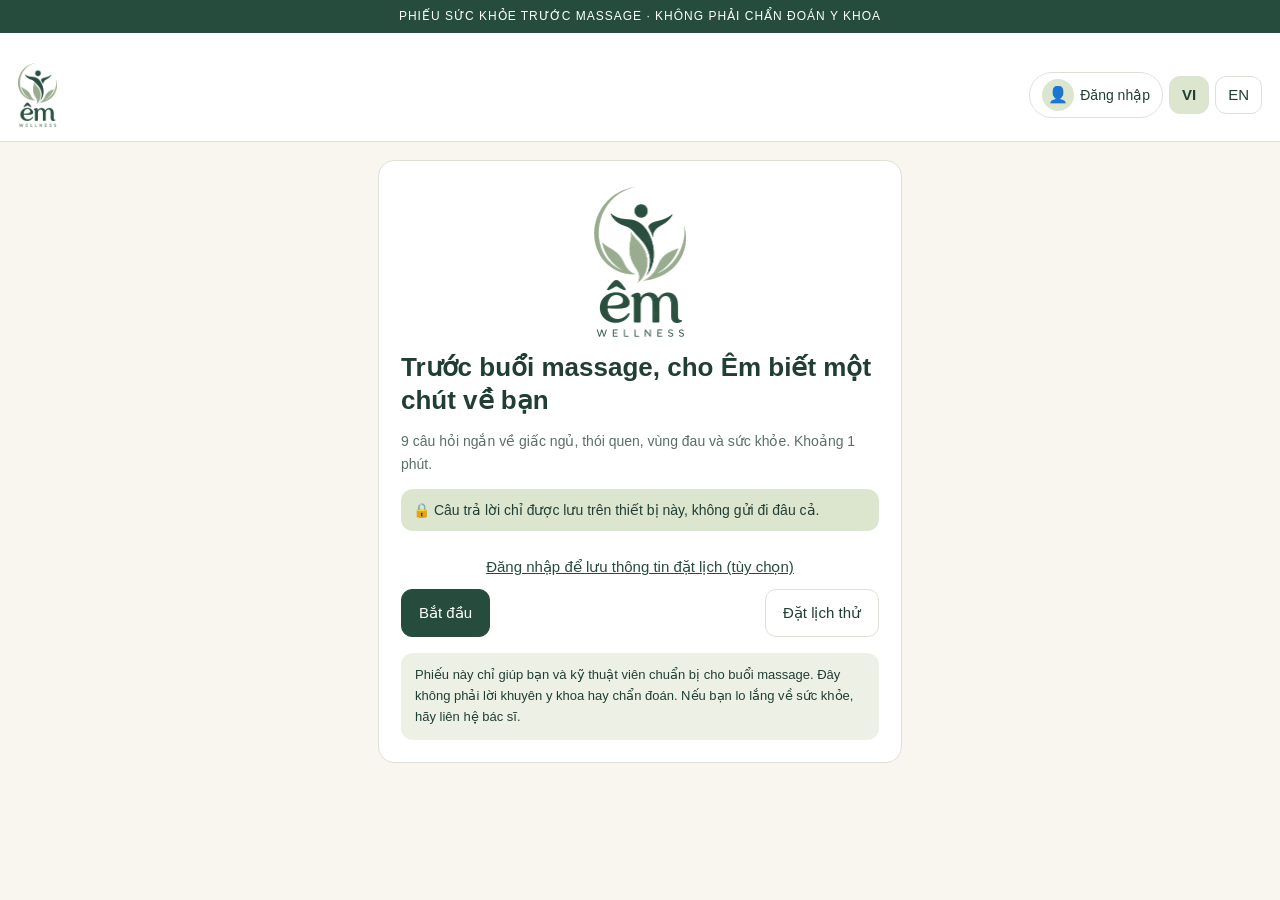
==== commit d45b11d6: "Demo sign-in/sign-up mockup (OTP-style, local profile), account menu, booking prefill; SW v12" ====
--- a/index.html
+++ b/index.html
@@ -37,12 +37,16 @@
 .opts button{position:relative;padding-right:44px}.opts .sel{background:var(--primary)!important;color:#fff;border:2px solid var(--primary);font-weight:700}.opts .sel::after{content:"✓";position:absolute;right:16px;top:50%;transform:translateY(-50%);font-weight:700}
 header{padding-top:calc(16px + max(14px,env(safe-area-inset-top)))!important}
 .privacy{background:var(--sage);border-radius:12px;padding:10px 12px;font-size:14px}.flags{border:2px solid #b7791f;background:#fff8e6;border-radius:14px;padding:12px 14px;margin-top:12px}.flags ul{margin:6px 0 0;padding-left:18px}.rev dd{margin:2px 0 10px;font-weight:600}
+.rev.sum{display:block}.rev.sum dt{color:var(--muted,#666);font-size:14px}.rev.sum dd{margin:2px 0 12px}
+header{position:relative}.lang{display:flex;align-items:center;gap:6px}.acct{display:inline-flex;align-items:center;gap:6px;min-height:40px;padding:4px 10px 4px 4px;border-radius:999px}.av{display:inline-grid;place-items:center;width:32px;height:32px;border-radius:50%;background:var(--primary);color:#fff;font-weight:700}.av.ic{background:var(--sage);font-size:16px}.an{max-width:90px;overflow:hidden;text-overflow:ellipsis;white-space:nowrap;font-size:14px}@media (max-width:420px){.an{display:none}.acct{padding:4px}}
+.amenu{position:absolute;right:12px;top:100%;z-index:50;background:#fff;border:1px solid var(--line);border-radius:14px;box-shadow:0 10px 30px rgba(0,0,0,.12);padding:6px;min-width:210px;display:flex;flex-direction:column;gap:4px}.amenu[hidden]{display:none}.amenu button{text-align:left;width:100%;border:0;min-height:44px}.amenu .mh{padding:8px 10px;border-bottom:1px solid var(--line);font-size:14px}
+.auth .hero{margin:0 auto 8px;display:block}.seg{display:flex;background:var(--sage);border-radius:12px;padding:4px;margin-bottom:14px}.seg button{flex:1;border:0;background:transparent;min-height:42px}.seg .on{background:#fff;font-weight:700;box-shadow:0 1px 3px rgba(0,0,0,.1)}.auth .big{width:100%;margin-top:14px}.linkb{background:none;border:0;color:var(--primary);text-decoration:underline;min-height:44px;padding:8px 0;width:100%}.or{border-top:1px solid var(--line);margin:14px 0 0}input.code{font-size:24px;letter-spacing:10px;text-align:center}
 </style></head><body>
 <div id="errbar" role="alert"></div><script>
 (function(){function show(m){var b=document.getElementById("errbar");if(!b)return;b.style.display="block";b.textContent="Lỗi / Error: "+m+" (v8)"}
 window.onerror=function(m,s,l,c){show(m+" @"+(l||0)+":"+(c||0))};window.addEventListener("unhandledrejection",function(e){show(String(e.reason))});
 })();</script><div class="notice" id="notice"></div>
-<header><img class="logo" src="logo.png" alt="Êm Wellness" width="38" height="64"><div class="lang"><button id="mine"></button> <button id="vi">VI</button> <button id="en">EN</button></div></header>
+<header><img class="logo" src="logo.png" alt="Êm Wellness" width="38" height="64"><div class="lang"><button id="acct" class="acct" aria-haspopup="menu"></button><div id="amenu" class="amenu" role="menu" hidden></div> <button id="vi">VI</button> <button id="en">EN</button></div></header>
 <main id="app"></main>
 <script>
 const CONFIG={brand:"Êm Wellness",storageKey:"em-wellness-quiz-v1",defaultLang:"vi",bookingUrl:"https://em-wellness-vietnam-khoa.hazy-pike-0157.chatgpt.site"};
@@ -68,14 +72,14 @@
 function valid(a){return Array.isArray(a)&&a.length===QS.length&&a.every((v,k)=>QS[k][5]?Array.isArray(v)&&v.length>0&&v.every(x=>x>=0&&x<QS[k][3].length):Number.isInteger(v)&&v>=0&&v<QS[k][3].length)}
 function load(){try{const d=JSON.parse(store.get(RKEY));return d&&valid(d.ans)?d:null}catch(e){return null}}
 function setLang(l){lang=l;store.set(CONFIG.storageKey+"-lang",l);document.documentElement.lang=l;render()}
-$("mine").onclick=()=>g(openMine)();$("vi").onclick=()=>setLang("vi");$("en").onclick=()=>setLang("en");
+$("acct").onclick=g(()=>{menuOpen=!menuOpen;renderHeader()});$("vi").onclick=()=>setLang("vi");$("en").onclick=()=>setLang("en");
 function flags(a){if(!valid(a))return null;const n=a[6]>=1&&a[6]<=3,inf=a[7]==1,skin=a[8]==1;return{nerve:n,inf,skin,any:n||inf||skin}}
 function flagList(a,l){const f=flags(a),t=T[l];if(!f||!f.any)return[];const o=[];if(f.nerve)o.push(t.flagNerve);if(f.inf)o.push(t.flagInf);if(f.skin)o.push(t.flagSkin);o.push(t.noDeep);return o}
 const opt=(k,v)=>QS[k][lang=="vi"?3:4][v];
 function ansText(k,v){return QS[k][5]?v.map(x=>opt(k,x)).join(", "):opt(k,v)}
-function render(){const t=T[lang];$("notice").textContent=t.notice;$("vi").className=lang=="vi"?"on":"";$("en").className=lang=="en"?"on":"";$("mine").textContent=BT[lang].mine;if(view)return renderBook();
-if(i<0){const last=load();app.innerHTML=`<div class="card"><img class="hero" src="logo.png" alt=""><h1>${t.title}</h1><p class="muted">${t.intro}</p><p class="privacy">${t.privacy}</p><div class="nav"><button class="primary" id="go">${t.start}</button><button id="sbook">${t.book}</button>${last?`<button id="last">${t.resume}</button>`:""}</div><div class="disc">${t.disc}</div></div>`;
-$("go").onclick=()=>{i=0;ans=[];render()};$("sbook").onclick=g(openBook);if(last)$("last").onclick=()=>{ans=last.ans;i=QS.length;render()};return}
+function render(){const t=T[lang];$("notice").textContent=t.notice;$("vi").className=lang=="vi"?"on":"";$("en").className=lang=="en"?"on":"";renderHeader();if(view=="auth")return renderAuth();if(view)return renderBook();
+if(i<0){const last=load();app.innerHTML=`<div class="card"><img class="hero" src="logo.png" alt=""><h1>${t.title}</h1><p class="muted">${t.intro}</p><p class="privacy">${t.privacy}</p>${getP()?`<p class="muted">${AT[lang].hi}, <b>${esc(getP().name)}</b> 👋</p>`:`<button class="linkb" id="sin">${AT[lang].startIn}</button>`}<div class="nav"><button class="primary" id="go">${t.start}</button><button id="sbook">${t.book}</button>${last?`<button id="last">${t.resume}</button>`:""}</div><div class="disc">${t.disc}</div></div>`;
+$("go").onclick=()=>{i=0;ans=[];render()};$("sbook").onclick=g(openBook);if($("sin"))$("sin").onclick=g(()=>openAuth("in"));if(last)$("last").onclick=()=>{ans=last.ans;i=QS.length;render()};return}
 if(i<QS.length){const q=QS[i],m=!!q[5],isSel=k=>m?(ans[i]||[]).includes(k):ans[i]===k;
 app.innerHTML=`<div class="muted">${t.q} ${i+1}${t.of}${QS.length}</div><div class="bar" role="progressbar" aria-valuenow="${i}" aria-valuemax="${QS.length}"><i style="width:${i/QS.length*100}%"></i></div><div class="card"><h2>${lang=="vi"?q[1]:q[2]}</h2>${m?`<p class="muted">${t.multi}</p>`:""}<div class="opts${m?" multi":""}">${q[lang=="vi"?3:4].map((o,k)=>`<button data-k="${k}" class="${isSel(k)?"sel":""}" aria-pressed="${isSel(k)}">${o}</button>`).join("")}</div><div class="nav"><button id="bk" ${i==0?"disabled":""}>${t.back}</button><p class="err" id="qmiss" hidden>${lang=="vi"?"Hãy chọn một câu trả lời để tiếp tục.":"Please choose an answer to continue."}</p><button class="primary" id="nx">${i==QS.length-1?t.finish:t.next}</button></div></div>`;
 const bs=[...app.querySelectorAll(".opts button")],paint=()=>bs.forEach(x=>{const on=isSel(+x.dataset.k);x.classList.toggle("sel",on);x.setAttribute("aria-pressed",on)});let tl=0;
@@ -83,7 +87,7 @@
 $("bk").onclick=()=>{if(busy||i==0)return;busy=true;setTimeout(()=>busy=false,400);i--;render()};$("nx").onclick=()=>{if(busy)return;if(ans[i]==null||(m&&!ans[i].length)){$("qmiss").hidden=false;return}busy=true;setTimeout(()=>busy=false,400);i++;if(i==QS.length)save();render()};return}
 const saved=load(),pain=ans[PAIN].filter(x=>x!==NOPAIN),fl=flagList(ans,lang),notes=[];
 notes.push(pain.length?`${t.focus} <b>${pain.map(x=>opt(PAIN,x)).join(", ")}</b>`:t.nofocus);if(ans[0]>=3||ans[1]>=2)notes.push(t.sleepTip);
-app.innerHTML=`<div class="stack"><div class="card"><div class="cat">${t.res}</div><h2>${t.answers}</h2><dl class="rev">${QS.map((q,k)=>`<dt>${k+1}. ${lang=="vi"?q[1]:q[2]}</dt><dd>${ansText(k,ans[k])}</dd>`).join("")}</dl></div>
+app.innerHTML=`<div class="stack"><div class="card"><div class="cat">${t.res}</div><h2>${t.answers}</h2><dl class="rev sum">${QS.map((q,k)=>`<dt>${k+1}. ${lang=="vi"?q[1]:q[2]}</dt><dd>${ansText(k,ans[k])}</dd>`).join("")}</dl></div>
 ${fl.length?`<div class="card flags" role="note"><h2>⚠︎ ${t.flagT}</h2><ul>${fl.map(x=>`<li>${x}</li>`).join("")}</ul></div>`:""}
 <div class="card"><h2>${t.notes}</h2><ul>${notes.map(x=>`<li>${x}</li>`).join("")}${fl.length?"":`<li>${t.allClear}</li>`}</ul></div>
 <div class="card book"><h2>${t.bookLead}</h2><button class="primary big" id="bookbtn">${t.book}</button><p class="muted" style="margin:10px 0 0">${t.bookNote} <a href="${CONFIG.bookingUrl}" target="_blank" rel="noopener">${BT[lang].pilot}</a></p></div><div class="card">${saved?`<p class="muted">${t.saved} ${new Date(saved.at).toLocaleString(lang=="vi"?"vi-VN":"en-US")}</p>`:""}<button class="primary" id="rs">${t.restart}</button></div><div class="disc">${t.disc}</div></div>`;
@@ -110,7 +114,7 @@
 function dLabel(s){const[y,m,d]=s.split("-").map(Number);return new Date(y,m-1,d).toLocaleDateString(lang=="vi"?"vi-VN":"en-US",{weekday:"short",day:"numeric",month:"numeric"})}
 function slots(p,date){const now=new Date(),taken=getB().filter(b=>b.status=="active"&&b.pid==p.id&&b.date==date).map(b=>b.time);return p.times.filter(t=>{const[h,m]=t.split(":").map(Number);const[y,mo,d]=date.split("-").map(Number);return new Date(y,mo-1,d,h,m)>now&&!taken.includes(t)})}
 function suggestCat(){const r=load();if(!r)return null;const p=r.ans[PAIN].filter(x=>x!==NOPAIN);const nm=p.map(x=>QS[PAIN][lang=="vi"?3:4][x]).join(", ")||QS[PAIN][lang=="vi"?3:4][NOPAIN];if(p.some(x=>x<=2))return{cat:"Cổ vai gáy",from:nm};if(p.some(x=>x==5||x==6))return{cat:"Chân",from:nm};return{cat:"Body",from:nm}}
-function openBook(){view="book";const s=suggestCat();bk={step:0,filter:s?s.cat:"",pid:null,date:days()[0],time:null,dur:60,name:"",contact:"",err:{}};render();scrollTo(0,0)}
+function openBook(){view="book";const s=suggestCat();bk={step:0,filter:s?s.cat:"",pid:null,date:days()[0],time:null,dur:60,name:(getP()||{}).name||"",contact:(getP()||{}).contact||"",err:{}};render();scrollTo(0,0)}
 function openMine(){view="mine";render();scrollTo(0,0)}
 function validContact(c){const v=c.trim(),ph=v.replace(/[\s.\-()]/g,"");return /^(\+?84|0)\d{9,10}$/.test(ph)||/^[^\s@]+@[^\s@]+\.[^\s@]{2,}$/.test(v)}
 function price(){const p=PROVIDERS.find(x=>x.id==bk.pid);return p?Math.round(p.price*(bk.dur==90?1.4:1)):0}
@@ -149,5 +153,26 @@
  const bm=$("bmine");if(bm)bm.onclick=g(openMine);const bh=$("bhome");if(bh)bh.onclick=g(()=>{view=null;render();scrollTo(0,0)});
 }
 
+// ===== Demo sign-in (mockup only: nothing verified or sent) =====
+const AT={vi:{signin:"Đăng nhập",signup:"Đăng ký",demo:"Bản demo · Không kiểm tra, không gửi mã thật",inT:"Chào mừng trở lại",upT:"Tạo tài khoản Êm",inP:"Nhập số điện thoại hoặc email để nhận mã.",upP:"Chỉ cần tên và số điện thoại hoặc email.",name:"Họ và tên",contact:"Số điện thoại hoặc email",ph:"0901 234 567 hoặc ban@email.com",send:"Gửi mã",codeT:"Nhập mã 6 số",codeP:"Bản demo: nhập 6 chữ số bất kỳ. Mã đã \"gửi\" tới",code:"Mã xác nhận",verify:"Xác nhận",change:"Đổi số / email",toUp:"Chưa có tài khoản? Đăng ký",toIn:"Đã có tài khoản? Đăng nhập",guest:"Tiếp tục với tư cách khách",errName:"Vui lòng nhập họ tên.",errContact:"Nhập số điện thoại Việt Nam hoặc email hợp lệ.",errCode:"Nhập đủ 6 chữ số.",out:"Đăng xuất",hi:"Xin chào",startIn:"Đăng nhập để lưu thông tin đặt lịch (tùy chọn)",guestName:"Khách"},
+en:{signin:"Sign in",signup:"Sign up",demo:"Demo only · nothing is verified or sent",inT:"Welcome back",upT:"Create your Êm account",inP:"Enter your phone number or email to get a code.",upP:"Just your name and a phone number or email.",name:"Full name",contact:"Phone number or email",ph:"0901 234 567 or you@email.com",send:"Send code",codeT:"Enter the 6-digit code",codeP:"Demo: type any 6 digits. Code \"sent\" to",code:"Verification code",verify:"Verify",change:"Change phone / email",toUp:"No account? Sign up",toIn:"Have an account? Sign in",guest:"Continue as guest",errName:"Please enter your name.",errContact:"Enter a valid Vietnamese phone number or email.",errCode:"Enter all 6 digits.",out:"Sign out",hi:"Hi",startIn:"Sign in to save your booking details (optional)",guestName:"Guest"}};
+const PKEY=CONFIG.storageKey+"-profile";let au={},menuOpen=false;
+function getP(){try{const p=JSON.parse(store.get(PKEY));return p&&typeof p.name=="string"&&p.name.trim()&&typeof p.contact=="string"?p:null}catch(e){return null}}
+function openAuth(mode){menuOpen=false;view="auth";au={mode:mode||"in",step:0,name:"",contact:"",code:"",err:{},back:i};render();scrollTo(0,0)}
+function closeAuth(){view=null;render();scrollTo(0,0)}
+function renderHeader(){const a=AT[lang],p=getP(),b=$("acct");
+ b.innerHTML=p?`<span class="av">${esc(p.name.trim()[0].toUpperCase())}</span><span class="an">${esc(p.name.trim().split(/\s+/).pop())}</span>`:`<span class="av ic" aria-hidden="true">👤</span><span class="an">${a.signin}</span>`;
+ b.setAttribute("aria-label",p?p.name:a.signin);b.setAttribute("aria-expanded",menuOpen);
+ const m=$("amenu");m.hidden=!menuOpen;m.innerHTML=menuOpen?`${p?`<div class="mh"><b>${esc(p.name)}</b><br><span class="muted">${esc(p.contact)}</span></div>`:`<button id="m_in">${a.signin}</button><button id="m_up">${a.signup}</button>`}<button id="mine">${BT[lang].mine}</button>${p?`<button id="m_out">${a.out}</button>`:""}`:"";
+ if(menuOpen){$("mine").onclick=g(()=>{menuOpen=false;openMine()});if(p)$("m_out").onclick=g(()=>{store.del(PKEY);menuOpen=false;if(view=="auth")view=null;render()});else{$("m_in").onclick=g(()=>openAuth("in"));$("m_up").onclick=g(()=>openAuth("up"))}}}
+function renderAuth(){const a=AT[lang],up=au.mode=="up";let body;
+ if(au.step==0)body=`<h2>${up?a.upT:a.inT}</h2><p class="muted">${up?a.upP:a.inP}</p>${up?`<label class="lbl" for="aname">${a.name}</label><input id="aname" autocomplete="name" autocapitalize="words" enterkeyhint="next" value="${esc(au.name)}">${au.err.name?`<p class="err">${a.errName}</p>`:""}`:""}<label class="lbl" for="acontact">${a.contact}</label><input id="acontact" type="text" inputmode="email" autocomplete="username" autocapitalize="off" spellcheck="false" enterkeyhint="send" placeholder="${a.ph}" value="${esc(au.contact)}">${au.err.contact?`<p class="err">${a.errContact}</p>`:""}<button class="primary big" id="asend">${a.send}</button><button class="linkb" id="atoggle">${up?a.toIn:a.toUp}</button>`;
+ else body=`<h2>${a.codeT}</h2><p class="muted">${a.codeP} <b>${esc(au.contact)}</b></p><label class="lbl" for="acode">${a.code}</label><input id="acode" class="code" inputmode="numeric" pattern="[0-9]*" autocomplete="one-time-code" maxlength="6" enterkeyhint="done" placeholder="••••••" value="${esc(au.code)}">${au.err.code?`<p class="err">${a.errCode}</p>`:""}<button class="primary big" id="averify">${a.verify}</button><button class="linkb" id="achange">${a.change}</button>`;
+ app.innerHTML=`<div class="stack"><div class="testbanner" role="note">${a.demo}</div><div class="card auth"><img class="hero" src="logo.png" alt=""><div class="seg" role="tablist"><button role="tab" id="tin" aria-selected="${!up}" class="${up?"":"on"}">${a.signin}</button><button role="tab" id="tup" aria-selected="${up}" class="${up?"on":""}">${a.signup}</button></div>${body}<div class="or"></div><button id="aguest" class="big">${a.guest}</button></div></div>`;
+ const sw=m=>g(()=>{if(au.mode==m&&au.step==0)return;au.mode=m;au.step=0;au.err={};render()});$("tin").onclick=sw("in");$("tup").onclick=sw("up");$("aguest").onclick=g(closeAuth);
+ const bind=(id,k)=>{const el=$(id);if(el)el.oninput=e=>{let v=e.target.value;if(k=="code"){v=v.replace(/\D/g,"").slice(0,6);e.target.value=v}au[k]=v}};bind("aname","name");bind("acontact","contact");bind("acode","code");
+ if(au.step==0){$("atoggle").onclick=sw(up?"in":"up");$("asend").onclick=g(()=>{au.err={name:up&&au.name.trim().length<2,contact:!validContact(au.contact)};if(au.err.name||au.err.contact){render();return}au.step=1;au.code="";au.err={};render();setTimeout(()=>{const c=$("acode");if(c)c.focus()},50)});$("acontact").onkeydown=e=>{if(e.key=="Enter")$("asend").click()}}
+ else{$("achange").onclick=g(()=>{au.step=0;au.err={};render()});$("averify").onclick=g(()=>{if(!/^\d{6}$/.test(au.code)){au.err={code:true};render();return}const old=getP(),c=au.contact.trim();const name=up?au.name.trim():(old&&old.contact==c?old.name:c.includes("@")?c.split("@")[0]:a.guestName);store.set(PKEY,JSON.stringify({name,contact:c,at:Date.now(),demo:true}));closeAuth()});$("acode").onkeydown=e=>{if(e.key=="Enter")$("averify").click()}}}
+document.addEventListener("click",e=>{if(menuOpen&&!e.composedPath().some(n=>n.id=="amenu"||n.id=="acct")){menuOpen=false;renderHeader()}});
 document.documentElement.lang=lang;render();
 </script><script>if("serviceWorker" in navigator){let r=false;const had=!!navigator.serviceWorker.controller;navigator.serviceWorker.addEventListener("controllerchange",()=>{if(had&&!r){r=true;location.reload()}});addEventListener("load",()=>navigator.serviceWorker.register("sw.js",{updateViaCache:"none"}).then(g=>g.update()).catch(()=>{}))}</script></body></html>
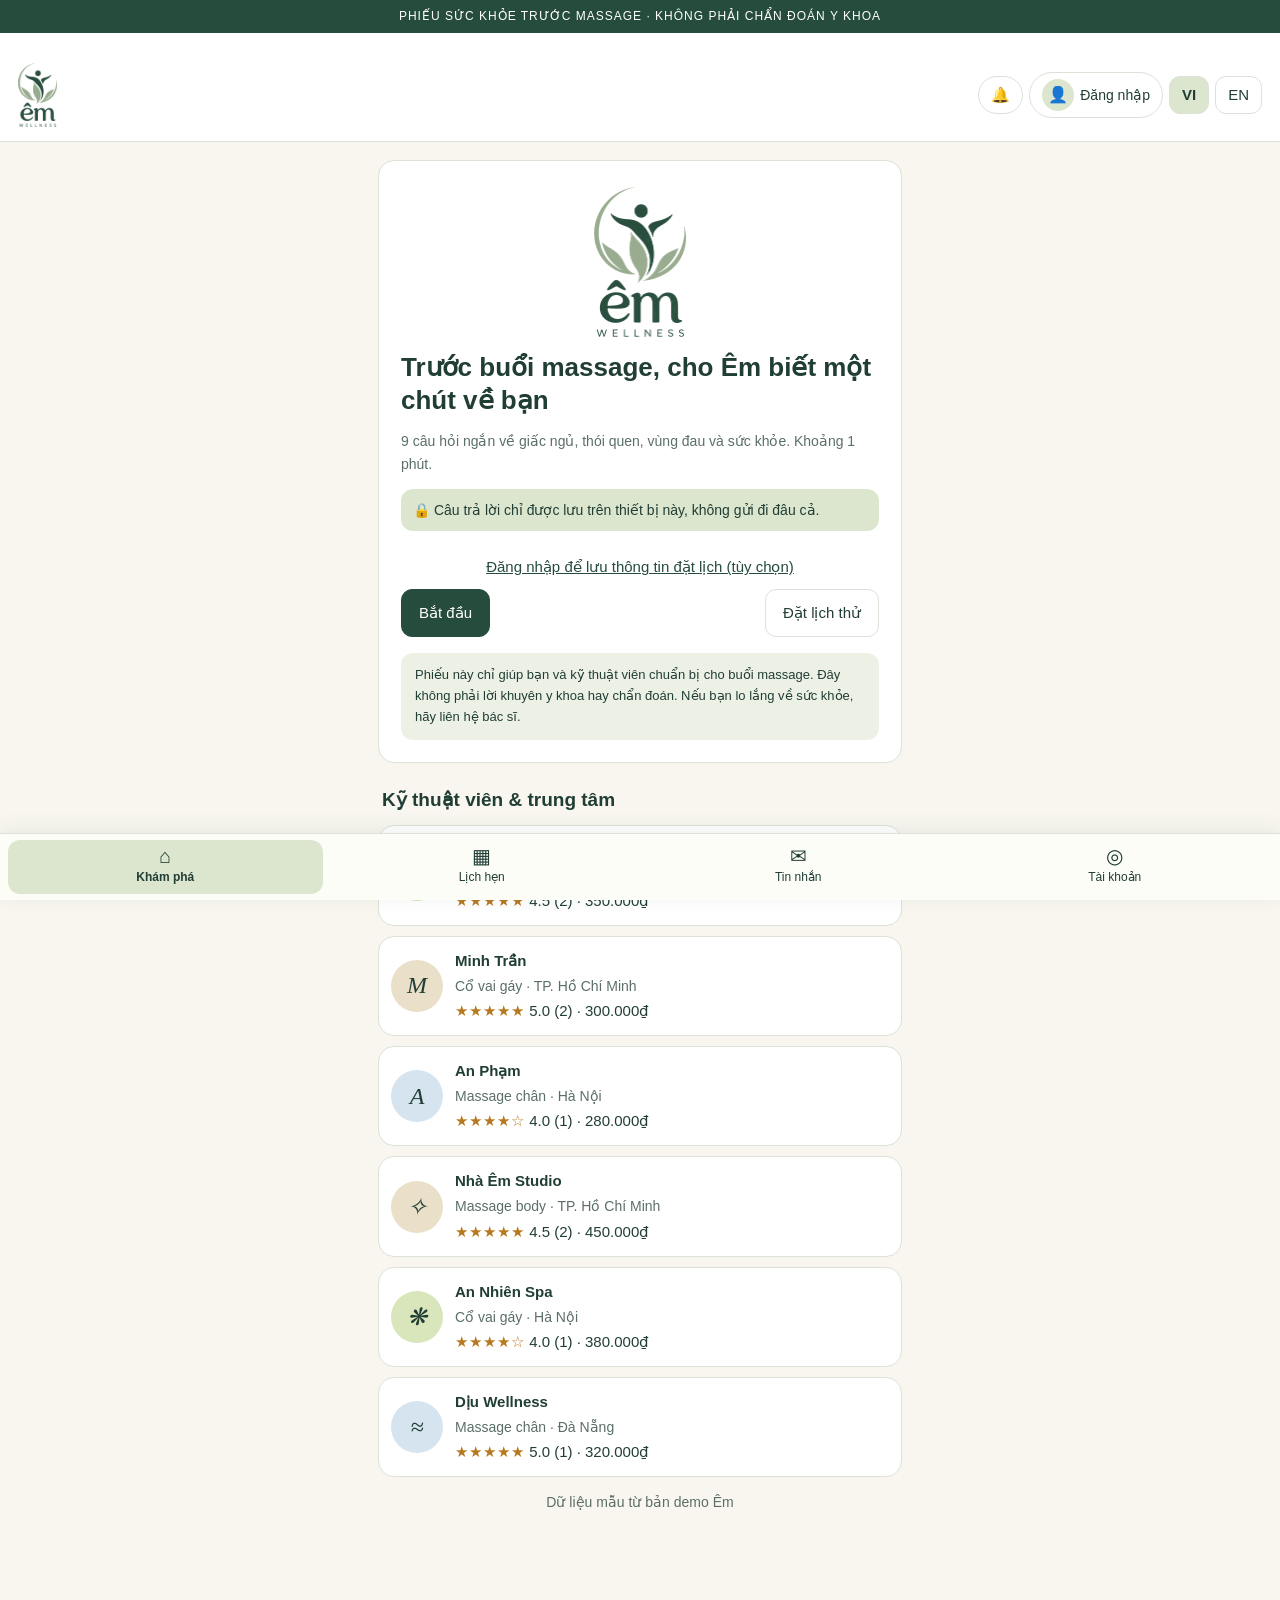
==== commit 2f93886b: "Tab bar, provider profiles + reviews, demo messages, notification center/reminders, demo admin with " ====
--- a/index.html
+++ b/index.html
@@ -41,12 +41,24 @@
 header{position:relative}.lang{display:flex;align-items:center;gap:6px}.acct{display:inline-flex;align-items:center;gap:6px;min-height:40px;padding:4px 10px 4px 4px;border-radius:999px}.av{display:inline-grid;place-items:center;width:32px;height:32px;border-radius:50%;background:var(--primary);color:#fff;font-weight:700}.av.ic{background:var(--sage);font-size:16px}.an{max-width:90px;overflow:hidden;text-overflow:ellipsis;white-space:nowrap;font-size:14px}@media (max-width:420px){.an{display:none}.acct{padding:4px}}
 .amenu{position:absolute;right:12px;top:100%;z-index:50;background:#fff;border:1px solid var(--line);border-radius:14px;box-shadow:0 10px 30px rgba(0,0,0,.12);padding:6px;min-width:210px;display:flex;flex-direction:column;gap:4px}.amenu[hidden]{display:none}.amenu button{text-align:left;width:100%;border:0;min-height:44px}.amenu .mh{padding:8px 10px;border-bottom:1px solid var(--line);font-size:14px}
 .auth .hero{margin:0 auto 8px;display:block}.seg{display:flex;background:var(--sage);border-radius:12px;padding:4px;margin-bottom:14px}.seg button{flex:1;border:0;background:transparent;min-height:42px}.seg .on{background:#fff;font-weight:700;box-shadow:0 1px 3px rgba(0,0,0,.1)}.auth .big{width:100%;margin-top:14px}.linkb{background:none;border:0;color:var(--primary);text-decoration:underline;min-height:44px;padding:8px 0;width:100%}.or{border-top:1px solid var(--line);margin:14px 0 0}input.code{font-size:24px;letter-spacing:10px;text-align:center}
+body{padding-bottom:calc(84px + env(safe-area-inset-bottom))}
+.tabbar{position:fixed;left:0;right:0;bottom:0;z-index:40;background:#fdfdf8;box-shadow:0 -3px 20px #213e3514;border-top:1px solid var(--line);display:grid;grid-template-columns:repeat(4,1fr);gap:2px;padding:6px 8px calc(6px + env(safe-area-inset-bottom))}
+.tabbar button{position:relative;border:0;background:transparent;display:flex;flex-direction:column;align-items:center;gap:2px;font-size:12px;min-height:54px;padding:6px 2px;border-radius:12px;color:var(--ink)}.tabbar button span{font-size:20px;line-height:1}.tabbar .on{background:var(--sage);font-weight:700}
+.dot{position:absolute;top:6px;right:24%;width:9px;height:9px;border-radius:50%;background:#c0392b}.bell{position:relative;min-height:40px;min-width:40px;padding:4px 8px;border-radius:999px}.badge{position:absolute;top:-2px;right:-4px;background:#c0392b;color:#fff;border-radius:999px;font-size:11px;min-width:18px;height:18px;line-height:18px;padding:0 4px;font-weight:700}.badge.in{position:static;display:inline-block}
+.sect{margin:22px 4px 10px}.plist{display:flex;flex-direction:column;gap:10px}.pcard{display:flex;align-items:center;gap:12px;text-align:left;width:100%;background:#fff;border:1px solid var(--line);border-radius:16px;padding:12px;position:relative}.pcard .dot{top:12px;right:12px}.pi{display:flex;flex-direction:column;gap:2px;min-width:0}.pi .muted{font-size:14px;margin:0}
+.pav{display:inline-grid;place-items:center;flex:none;width:52px;height:52px;border-radius:50%;font:italic 24px Georgia,serif;color:var(--ink)}.pav.big{width:84px;height:84px;font-size:38px;margin:0 auto 6px}.prof{text-align:center}.prof h1{margin:6px 0}.prof .nav{justify-content:center}.stars{color:#b7791f;letter-spacing:1px}
+.svcrow{display:flex;justify-content:space-between;gap:10px;padding:10px 0;border-bottom:1px solid var(--line)}.rev1{padding:10px 0;border-bottom:1px solid var(--line)}.rev1 p{margin:4px 0 0}.tag{display:inline-block;font-size:12px;padding:2px 8px;border-radius:999px;background:var(--sage);font-weight:400}
+.st-active{background:#fff3cd}.st-confirmed{background:#d6e4ef}.st-completed{background:#d9e5bb}.st-cancelled{background:#eee;color:#777}.bact{display:flex;flex-direction:column;gap:6px}.linkb.left{text-align:left;width:auto;text-decoration:none;font-weight:600}
+.starpick{display:flex;gap:6px;margin:8px 0}.sp{font-size:30px;min-width:48px;min-height:48px;color:#ccc;border-radius:12px}.sp.on{color:#b7791f;background:#fff8e6}textarea{font:inherit;font-size:16px;width:100%;border:1px solid var(--line);border-radius:11px;padding:10px 12px}
+.chat .chead{display:flex;align-items:center;gap:10px;padding-bottom:10px;border-bottom:1px solid var(--line)}.msgs{display:flex;flex-direction:column;gap:8px;max-height:52vh;overflow:auto;padding:12px 0}.bub{max-width:82%;padding:10px 12px;border-radius:16px;line-height:1.4}.bub.me{align-self:flex-end;background:var(--primary);color:#fff;border-bottom-right-radius:4px}.bub.them{align-self:flex-start;background:var(--sage);border-bottom-left-radius:4px}.bub small{display:block;font-size:11px;opacity:.7;margin-top:4px}.mform{display:flex;gap:8px}.mform button{flex:none}
+.nitem{display:flex;flex-direction:column;gap:2px;padding:10px 0;border-bottom:1px solid var(--line)}.nitem.unread span{font-weight:700}.list{display:flex;flex-direction:column;gap:6px}.list>button{text-align:left;width:100%}.lrow{display:flex;justify-content:space-between;align-items:center;gap:10px}.lrow .on{background:var(--sage);font-weight:700}
+.sw{min-width:64px;border-radius:999px}.sw.on{background:var(--primary);color:#fff;border-color:var(--primary)}.stats{display:flex;flex-wrap:wrap;gap:6px;margin-bottom:12px}.adm p{margin:6px 0}.flagmini{margin:4px 0;padding-left:16px;font-size:14px;color:#8a5a00}
 </style></head><body>
 <div id="errbar" role="alert"></div><script>
 (function(){function show(m){var b=document.getElementById("errbar");if(!b)return;b.style.display="block";b.textContent="Lỗi / Error: "+m+" (v8)"}
 window.onerror=function(m,s,l,c){show(m+" @"+(l||0)+":"+(c||0))};window.addEventListener("unhandledrejection",function(e){show(String(e.reason))});
 })();</script><div class="notice" id="notice"></div>
-<header><img class="logo" src="logo.png" alt="Êm Wellness" width="38" height="64"><div class="lang"><button id="acct" class="acct" aria-haspopup="menu"></button><div id="amenu" class="amenu" role="menu" hidden></div> <button id="vi">VI</button> <button id="en">EN</button></div></header>
+<header><img class="logo" src="logo.png" alt="Êm Wellness" width="38" height="64"><div class="lang"><button id="bell" class="bell"></button><button id="acct" class="acct" aria-haspopup="menu"></button><div id="amenu" class="amenu" role="menu" hidden></div> <button id="vi">VI</button> <button id="en">EN</button></div></header>
 <main id="app"></main>
 <script>
 const CONFIG={brand:"Êm Wellness",storageKey:"em-wellness-quiz-v1",defaultLang:"vi",bookingUrl:"https://em-wellness-vietnam-khoa.hazy-pike-0157.chatgpt.site"};
@@ -72,14 +84,14 @@
 function valid(a){return Array.isArray(a)&&a.length===QS.length&&a.every((v,k)=>QS[k][5]?Array.isArray(v)&&v.length>0&&v.every(x=>x>=0&&x<QS[k][3].length):Number.isInteger(v)&&v>=0&&v<QS[k][3].length)}
 function load(){try{const d=JSON.parse(store.get(RKEY));return d&&valid(d.ans)?d:null}catch(e){return null}}
 function setLang(l){lang=l;store.set(CONFIG.storageKey+"-lang",l);document.documentElement.lang=l;render()}
-$("acct").onclick=g(()=>{menuOpen=!menuOpen;renderHeader()});$("vi").onclick=()=>setLang("vi");$("en").onclick=()=>setLang("en");
+$("bell").onclick=g(()=>go("notifs"));$("acct").onclick=g(()=>{menuOpen=!menuOpen;renderHeader()});$("vi").onclick=()=>setLang("vi");$("en").onclick=()=>setLang("en");
 function flags(a){if(!valid(a))return null;const n=a[6]>=1&&a[6]<=3,inf=a[7]==1,skin=a[8]==1;return{nerve:n,inf,skin,any:n||inf||skin}}
 function flagList(a,l){const f=flags(a),t=T[l];if(!f||!f.any)return[];const o=[];if(f.nerve)o.push(t.flagNerve);if(f.inf)o.push(t.flagInf);if(f.skin)o.push(t.flagSkin);o.push(t.noDeep);return o}
 const opt=(k,v)=>QS[k][lang=="vi"?3:4][v];
 function ansText(k,v){return QS[k][5]?v.map(x=>opt(k,x)).join(", "):opt(k,v)}
-function render(){const t=T[lang];$("notice").textContent=t.notice;$("vi").className=lang=="vi"?"on":"";$("en").className=lang=="en"?"on":"";renderHeader();if(view=="auth")return renderAuth();if(view)return renderBook();
+function render(){const t=T[lang];$("notice").textContent=t.notice;$("vi").className=lang=="vi"?"on":"";$("en").className=lang=="en"?"on":"";renderHeader();renderBell();renderTabs();checkReminders();renderBell();if(view=="auth")return renderAuth();if(FV[view])return FV[view]();if(view)return renderBook();
 if(i<0){const last=load();app.innerHTML=`<div class="card"><img class="hero" src="logo.png" alt=""><h1>${t.title}</h1><p class="muted">${t.intro}</p><p class="privacy">${t.privacy}</p>${getP()?`<p class="muted">${AT[lang].hi}, <b>${esc(getP().name)}</b> 👋</p>`:`<button class="linkb" id="sin">${AT[lang].startIn}</button>`}<div class="nav"><button class="primary" id="go">${t.start}</button><button id="sbook">${t.book}</button>${last?`<button id="last">${t.resume}</button>`:""}</div><div class="disc">${t.disc}</div></div>`;
-$("go").onclick=()=>{i=0;ans=[];render()};$("sbook").onclick=g(openBook);if($("sin"))$("sin").onclick=g(()=>openAuth("in"));if(last)$("last").onclick=()=>{ans=last.ans;i=QS.length;render()};return}
+$("go").onclick=()=>{i=0;ans=[];render()};$("sbook").onclick=g(openBook);if($("sin"))$("sin").onclick=g(()=>openAuth("in"));if(last)$("last").onclick=()=>{ans=last.ans;i=QS.length;render()};exploreExtra();return}
 if(i<QS.length){const q=QS[i],m=!!q[5],isSel=k=>m?(ans[i]||[]).includes(k):ans[i]===k;
 app.innerHTML=`<div class="muted">${t.q} ${i+1}${t.of}${QS.length}</div><div class="bar" role="progressbar" aria-valuenow="${i}" aria-valuemax="${QS.length}"><i style="width:${i/QS.length*100}%"></i></div><div class="card"><h2>${lang=="vi"?q[1]:q[2]}</h2>${m?`<p class="muted">${t.multi}</p>`:""}<div class="opts${m?" multi":""}">${q[lang=="vi"?3:4].map((o,k)=>`<button data-k="${k}" class="${isSel(k)?"sel":""}" aria-pressed="${isSel(k)}">${o}</button>`).join("")}</div><div class="nav"><button id="bk" ${i==0?"disabled":""}>${t.back}</button><p class="err" id="qmiss" hidden>${lang=="vi"?"Hãy chọn một câu trả lời để tiếp tục.":"Please choose an answer to continue."}</p><button class="primary" id="nx">${i==QS.length-1?t.finish:t.next}</button></div></div>`;
 const bs=[...app.querySelectorAll(".opts button")],paint=()=>bs.forEach(x=>{const on=isSel(+x.dataset.k);x.classList.toggle("sel",on);x.setAttribute("aria-pressed",on)});let tl=0;
@@ -112,7 +124,7 @@
 function g(fn){return(...a)=>{if(lock)return;lock=true;setTimeout(()=>lock=false,350);fn(...a)}}
 function days(){const out=[];const d=new Date();d.setHours(0,0,0,0);for(let k=0;k<7;k++){const x=new Date(d);x.setDate(d.getDate()+k);out.push(x.getFullYear()+"-"+String(x.getMonth()+1).padStart(2,"0")+"-"+String(x.getDate()).padStart(2,"0"))}return out}
 function dLabel(s){const[y,m,d]=s.split("-").map(Number);return new Date(y,m-1,d).toLocaleDateString(lang=="vi"?"vi-VN":"en-US",{weekday:"short",day:"numeric",month:"numeric"})}
-function slots(p,date){const now=new Date(),taken=getB().filter(b=>b.status=="active"&&b.pid==p.id&&b.date==date).map(b=>b.time);return p.times.filter(t=>{const[h,m]=t.split(":").map(Number);const[y,mo,d]=date.split("-").map(Number);return new Date(y,mo-1,d,h,m)>now&&!taken.includes(t)})}
+function slots(p,date){const now=new Date(),taken=getB().filter(b=>b.status!="cancelled"&&b.pid==p.id&&b.date==date).map(b=>b.time);return p.times.filter(t=>{const[h,m]=t.split(":").map(Number);const[y,mo,d]=date.split("-").map(Number);return new Date(y,mo-1,d,h,m)>now&&!taken.includes(t)})}
 function suggestCat(){const r=load();if(!r)return null;const p=r.ans[PAIN].filter(x=>x!==NOPAIN);const nm=p.map(x=>QS[PAIN][lang=="vi"?3:4][x]).join(", ")||QS[PAIN][lang=="vi"?3:4][NOPAIN];if(p.some(x=>x<=2))return{cat:"Cổ vai gáy",from:nm};if(p.some(x=>x==5||x==6))return{cat:"Chân",from:nm};return{cat:"Body",from:nm}}
 function openBook(){view="book";const s=suggestCat();bk={step:0,filter:s?s.cat:"",pid:null,date:days()[0],time:null,dur:60,name:(getP()||{}).name||"",contact:(getP()||{}).contact||"",err:{}};render();scrollTo(0,0)}
 function openMine(){view="mine";render();scrollTo(0,0)}
@@ -146,8 +158,8 @@
  const nx=$("bnext");if(nx)nx.onclick=g(()=>{if(!canNext){const m=$("bmiss");m.textContent=st==0?(lang=="vi"?"Hãy chọn một dịch vụ ở trên.":"Please choose a service above."):(lang=="vi"?"Hãy chọn giờ hẹn (hoặc chọn ngày khác nếu hết giờ).":"Please choose a time (or another day if none are left).");m.hidden=false;m.scrollIntoView({block:"center"});return}
   if(st==2){bk.err={name:bk.name.trim().length<2,contact:!validContact(bk.contact)};if(bk.err.name||bk.err.contact){render();return}}
   if(st==3){if(bk.saved)return;if(!slots(p,bk.date).includes(bk.time)){bk.step=1;render();return}
-   const rec={id:"EM-"+Date.now().toString(36).toUpperCase().slice(-6),pid:p.id,date:bk.date,time:bk.time,dur:bk.dur,price:price(),name:bk.name.trim(),contact:bk.contact.trim(),at:Date.now(),status:"active",test:true};
-   const a=getB();a.push(rec);setB(a);bk.saved=rec}
+   const rec={id:"EM-"+Date.now().toString(36).toUpperCase().slice(-6),pid:p.id,date:bk.date,time:bk.time,dur:bk.dur,price:price(),name:bk.name.trim(),contact:bk.contact.trim(),at:Date.now(),status:"active",test:true,intake:(load()||{}).ans||null};
+   const a=getB();a.push(rec);setB(a);bk.saved=rec;notify("nBook",{p:p.name,d:dLabel(rec.date),t:rec.time})}
   bk.step++;render();scrollTo(0,0)});
  const bb=$("bback");if(bb)bb.onclick=g(()=>{if(bk.step==0){view=null}else bk.step--;render();scrollTo(0,0)});
  const bm=$("bmine");if(bm)bm.onclick=g(openMine);const bh=$("bhome");if(bh)bh.onclick=g(()=>{view=null;render();scrollTo(0,0)});
@@ -174,5 +186,98 @@
  if(au.step==0){$("atoggle").onclick=sw(up?"in":"up");$("asend").onclick=g(()=>{au.err={name:up&&au.name.trim().length<2,contact:!validContact(au.contact)};if(au.err.name||au.err.contact){render();return}au.step=1;au.code="";au.err={};render();setTimeout(()=>{const c=$("acode");if(c)c.focus()},50)});$("acontact").onkeydown=e=>{if(e.key=="Enter")$("asend").click()}}
  else{$("achange").onclick=g(()=>{au.step=0;au.err={};render()});$("averify").onclick=g(()=>{if(!/^\d{6}$/.test(au.code)){au.err={code:true};render();return}const old=getP(),c=au.contact.trim();const name=up?au.name.trim():(old&&old.contact==c?old.name:c.includes("@")?c.split("@")[0]:a.guestName);store.set(PKEY,JSON.stringify({name,contact:c,at:Date.now(),demo:true}));closeAuth()});$("acode").onkeydown=e=>{if(e.key=="Enter")$("averify").click()}}}
 document.addEventListener("click",e=>{if(menuOpen&&!e.composedPath().some(n=>n.id=="amenu"||n.id=="acct")){menuOpen=false;renderHeader()}});
+// ===== Tabs, providers, reviews, messages, notifications, admin (demo, local only) =====
+const FT={vi:{tabs:["Khám phá","Lịch hẹn","Tin nhắn","Tài khoản"],provs:"Kỹ thuật viên & trung tâm",sampleD:"Dữ liệu mẫu từ bản demo Êm",years:"năm kinh nghiệm",home:"Tại nhà",center:"Tại trung tâm",services:"Dịch vụ & giá",slots:"Giờ trống hôm nay",noSlots:"Hôm nay đã hết giờ — chọn ngày khác khi đặt.",reviews:"Đánh giá",sampleR:"Đánh giá mẫu",yourR:"Đánh giá thử của bạn",noR:"Chưa có đánh giá.",bookP:"Đặt lịch",msgP:"Nhắn tin",back:"‹ Quay lại",st:{active:"Chờ xác nhận",confirmed:"Đã xác nhận",completed:"Hoàn thành",cancelled:"Đã hủy"},writeR:"Viết đánh giá",rT:"Đánh giá buổi hẹn",rText:"Chia sẻ trải nghiệm (tùy chọn)",rSave:"Lưu đánh giá",rNeed:"Hãy chọn số sao.",rNote:"Chỉ lưu trên máy này, không công khai.",cancel:"Hủy lịch",noB:"Chưa có lịch hẹn.",explore:"Khám phá dịch vụ",newB:"Đặt lịch mới",msgT:"Tin nhắn",msgDemo:"TIN NHẮN DEMO · Trả lời tự động mẫu · Không gửi tới ai",noMsg:"Chưa có hội thoại. Mở hồ sơ KTV và chọn Nhắn tin.",msgPh:"Nhập tin nhắn…",send:"Gửi",auto:"Trả lời tự động mẫu",noPII:"Đừng gửi số thẻ, mật khẩu hay mã OTP.",
+rp:{price:"Giá 60 phút là {p}; 90 phút khoảng {p90}.",time:"Hôm nay mình còn trống: {t}. Bạn đặt trong mục Đặt lịch nhé!",press:"Mình có thể điều chỉnh lực nhẹ, vừa hoặc mạnh theo ý bạn. Nếu có vấn đề sức khỏe, hãy cho mình biết trước nhé.",def:"Cảm ơn bạn đã nhắn! Mình sẽ phản hồi sớm.",hello:"Xin chào! Mình có thể giúp gì cho bạn?"},
+nT:"Thông báo",nEmpty:"Chưa có thông báo.",nAll:"Đánh dấu đã đọc",nPerm:"Bật thông báo trên trình duyệt",nOn:"Đã bật thông báo trình duyệt.",nDenied:"Trình duyệt đã chặn thông báo. Bạn có thể bật lại trong cài đặt.",nNA:"Trình duyệt này không hỗ trợ thông báo (trên iPhone: thêm ứng dụng vào Màn hình chính trước).",upc:"Lịch hẹn sắp tới",noUpc:"Không có lịch hẹn sắp tới.",
+nBook:"Đã lưu lịch hẹn thử với {p} · {d} {t}.",nRem:"Nhắc lịch: bạn có hẹn với {p} lúc {t}, {d}.",nStat:"Lịch hẹn với {p} ({d} {t}): {s}.",nMsg:"{p} đã trả lời tin nhắn của bạn.",nRev:"Cảm ơn bạn đã đánh giá {p}!",
+acT:"Tài khoản",guest:"Khách (chưa đăng nhập)",intake:"Phiếu sức khỏe của tôi",lang:"Ngôn ngữ",adm:"Chế độ quản trị (demo)",admOpen:"Mở trang quản trị",admT:"Quản trị demo",admBan:"QUẢN TRỊ DEMO · Chỉ dữ liệu trên máy này · Bản thật cần phân quyền",csv:"Xuất CSV",confirm:"Xác nhận",complete:"Hoàn thành",total:"Tổng",intakeB:"Phiếu sức khỏe lúc đặt",noIntake:"Không có phiếu sức khỏe.",noFlag:"Không có lưu ý đặc biệt.",pain:"Vùng đau",lastIntake:"Phiếu sức khỏe gần nhất trên máy",on:"Bật",off:"Tắt"},
+en:{tabs:["Explore","Appointments","Messages","Account"],provs:"Therapists & studios",sampleD:"Sample data from the Êm demo",years:"years' experience",home:"At home",center:"At studio",services:"Services & prices",slots:"Open times today",noSlots:"No times left today — pick another day when booking.",reviews:"Reviews",sampleR:"Sample review",yourR:"Your test review",noR:"No reviews yet.",bookP:"Book",msgP:"Message",back:"‹ Back",st:{active:"Pending",confirmed:"Confirmed",completed:"Completed",cancelled:"Cancelled"},writeR:"Write a review",rT:"Review your session",rText:"Share your experience (optional)",rSave:"Save review",rNeed:"Please choose a star rating.",rNote:"Saved on this device only, not public.",cancel:"Cancel",noB:"No appointments yet.",explore:"Explore services",newB:"New booking",msgT:"Messages",msgDemo:"DEMO MESSAGES · Sample auto-replies · Not sent to anyone",noMsg:"No conversations yet. Open a therapist profile and tap Message.",msgPh:"Type a message…",send:"Send",auto:"Sample auto-reply",noPII:"Don't send card numbers, passwords or OTP codes.",
+rp:{price:"60 minutes is {p}; 90 minutes is about {p90}.",time:"I have these times open today: {t}. Book from the Book button!",press:"I can do light, medium or firm pressure. If you have any health concerns, please tell me first.",def:"Thanks for your message! I'll reply soon.",hello:"Hi! How can I help you?"},
+nT:"Notifications",nEmpty:"No notifications yet.",nAll:"Mark all read",nPerm:"Turn on browser notifications",nOn:"Browser notifications are on.",nDenied:"Notifications are blocked by the browser. You can re-enable them in settings.",nNA:"This browser doesn't support notifications (on iPhone: add the app to your Home Screen first).",upc:"Upcoming appointments",noUpc:"No upcoming appointments.",
+nBook:"Test booking saved with {p} · {d} {t}.",nRem:"Reminder: you have a session with {p} at {t}, {d}.",nStat:"Booking with {p} ({d} {t}): {s}.",nMsg:"{p} replied to your message.",nRev:"Thanks for reviewing {p}!",
+acT:"Account",guest:"Guest (not signed in)",intake:"My health intake",lang:"Language",adm:"Admin mode (demo)",admOpen:"Open admin view",admT:"Demo admin",admBan:"DEMO ADMIN · Only data on this device · A real version needs access control",csv:"Export CSV",confirm:"Confirm",complete:"Complete",total:"Total",intakeB:"Health intake at booking",noIntake:"No health intake.",noFlag:"No special notes.",pain:"Pain areas",lastIntake:"Latest intake on this device",on:"On",off:"Off"}};
+const PX={1:{type:"home",years:5,km:2,ini:"L",tone:"#d9e5bb"},2:{type:"home",years:7,km:4,ini:"M",tone:"#eadfc8"},3:{type:"home",years:4,km:3,ini:"A",tone:"#d6e4ef"},4:{type:"center",years:6,km:1.5,ini:"✧",tone:"#eadfc8"},5:{type:"center",years:8,km:5,ini:"❋",tone:"#d9e5bb"},6:{type:"center",years:3,km:2.5,ini:"≈",tone:"#d6e4ef"}};
+const SREV={1:[[5,"Chị Hoa","Lực vừa phải, rất thư giãn.","Just the right pressure, very relaxing."],[4,"Anh Tuấn","Đúng giờ, thân thiện.","On time and friendly."]],2:[[5,"Chị Mai","Đỡ mỏi vai gáy hẳn.","My neck and shoulders feel much better."],[5,"Anh Bảo","Rất chuyên nghiệp.","Very professional."]],3:[[4,"Chị Lan","Massage chân rất dễ chịu.","Lovely foot massage."]],4:[[5,"Chị Ngọc","Không gian yên tĩnh, sạch sẽ.","Quiet, clean space."],[4,"Anh Khôi","Phòng riêng thoải mái.","Comfortable private room."]],5:[[4,"Chị Thu","Lịch hẹn linh hoạt.","Flexible scheduling."]],6:[[5,"Chị Vy","Nhẹ nhàng, thư thái.","Gentle and calming."]]};
+const TKEY=CONFIG.storageKey+"-threads",NKEY=CONFIG.storageKey+"-notifs",AKEY=CONFIG.storageKey+"-admin";
+const jget=(k,d)=>{try{const v=JSON.parse(store.get(k));return v&&typeof v=="object"?v:d}catch(e){return d}},jset=(k,v)=>store.set(k,JSON.stringify(v));
+let curP=null,curR=null,rStars=0;
+const F=()=>FT[lang],provBy=id=>PROVIDERS.find(x=>x.id==id),stars=n=>"★".repeat(Math.round(n))+"☆".repeat(5-Math.round(n)),fill=(s,o)=>s.replace(/\{(\w+)\}/g,(m,k)=>o[k]??"");
+function revs(pid){const s=(SREV[pid]||[]).map(r=>({stars:r[0],who:r[1],text:lang=="vi"?r[2]:r[3],sample:true}));const u=getB().filter(b=>b.pid==pid&&b.review).map(b=>({stars:b.review.stars,who:b.name,text:b.review.text,sample:false}));return u.concat(s)}
+function avg(pid){const r=revs(pid);return r.length?{a:r.reduce((x,y)=>x+y.stars,0)/r.length,n:r.length}:{a:0,n:0}}
+const avatar=(p,big)=>`<span class="pav${big?" big":""}" style="background:${PX[p.id].tone}" aria-hidden="true">${PX[p.id].ini}</span>`;
+function bStart(b){const[y,m,d]=b.date.split("-").map(Number),[h,mi]=b.time.split(":").map(Number);return new Date(y,m-1,d,h,mi)}
+const bInfo=b=>{const p=provBy(b.pid)||{name:"?"};return{p:p.name,d:dLabel(b.date),t:b.time}};
+// --- notifications ---
+function getN(){const a=jget(NKEY,[]);return Array.isArray(a)?a:[]}
+function notify(key,o,id){const a=getN();if(id&&a.some(n=>n.id==id))return;const n={id:id||"n"+Date.now()+Math.random().toString(36).slice(2,6),vi:fill(FT.vi[key],o.vi||o),en:fill(FT.en[key],o.en||o),at:Date.now(),read:false};a.push(n);jset(NKEY,a.slice(-60));try{if("Notification" in window&&Notification.permission=="granted"&&navigator.serviceWorker)navigator.serviceWorker.ready.then(r=>r.showNotification("Êm Wellness",{body:n[lang],icon:"icon-192.png",tag:n.id})).catch(()=>{})}catch(e){}if(typeof renderHeader=="function")renderBell()}
+function checkReminders(){const now=Date.now();getB().forEach(b=>{if(b.status!="active"&&b.status!="confirmed")return;const s=bStart(b)-now;if(s>0&&s<864e5){const i=bInfo(b);notify("nRem",i,"rem-"+b.id)}})}
+function renderBell(){const b=$("bell");if(!b)return;const u=getN().filter(n=>!n.read).length;b.innerHTML=`<span aria-hidden="true">🔔</span>${u?`<span class="badge">${u>9?"9+":u}</span>`:""}`;b.setAttribute("aria-label",F().nT+(u?` (${u})`:""))}
+// --- navigation ---
+const TABV=[[null,"book","prov"],["mine","review"],["msgs","thread"],["acct","auth","admin","notifs"]];
+function go(v,fn){menuOpen=false;view=v;if(fn)fn();render();scrollTo(0,0)}
+function renderTabs(){const f=F(),cur=TABV.findIndex(a=>a.includes(view)),ic=["⌂","▦","✉","◎"];$("tabbar").innerHTML=f.tabs.map((x,k)=>`<button id="tab${k}" class="${k==cur?"on":""}" aria-current="${k==cur?"page":"false"}"><span aria-hidden="true">${ic[k]}</span>${x}${k==2&&unreadMsgs()?`<i class="dot"></i>`:""}</button>`).join("");
+ $("tab0").onclick=g(()=>go(null,()=>{if(i>=QS.length)i=-1}));$("tab1").onclick=g(()=>go("mine"));$("tab2").onclick=g(()=>go("msgs"));$("tab3").onclick=g(()=>go("acct"))}
+function exploreExtra(){const f=F();app.insertAdjacentHTML("beforeend",`<h2 class="sect">${f.provs}</h2><div class="plist">${PROVIDERS.map(p=>{const r=avg(p.id);return `<button class="pcard" data-id="${p.id}">${avatar(p)}<span class="pi"><b>${esc(p.name)}</b><span class="muted">${BT[lang].cats[p.cat]} · ${p.city}</span><span><span class="stars">${stars(r.a)}</span> ${r.a.toFixed(1)} (${r.n}) · ${fmt(p.price)}</span></span></button>`}).join("")}</div><p class="muted" style="text-align:center">${f.sampleD}</p>`);
+ app.querySelectorAll(".pcard").forEach(b=>b.onclick=g(()=>go("prov",()=>curP=+b.dataset.id)))}
+function bookWith(pid,time){openBook();bk.pid=pid;bk.filter="";bk.step=1;if(time)bk.time=time;render();scrollTo(0,0)}
+const FV={
+prov(){const f=F(),p=provBy(curP);if(!p){view=null;return render()}const x=PX[p.id],r=avg(p.id),sl=slots(p,days()[0]),c=BT[lang].cats[p.cat];
+ app.innerHTML=`<div class="stack"><button class="linkb left" id="pback">${f.back}</button><div class="card prof">${avatar(p,1)}<h1>${esc(p.name)}</h1><p class="muted">${c} · ${f[x.type]} · ${p.city} · ${x.km} km</p><p><span class="stars">${stars(r.a)}</span> <b>${r.a.toFixed(1)}</b> <span class="muted">(${r.n} ${f.reviews.toLowerCase()}) · ${x.years} ${f.years}</span></p><p>${p[lang]}</p><div class="nav"><button class="primary" id="pbook">${f.bookP}</button><button id="pmsg">✉ ${f.msgP}</button></div></div>
+ <div class="card"><h2>${f.services}</h2><div class="svcrow"><span>${c} · 60 ${BT[lang].min}</span><b>${fmt(p.price)}</b></div><div class="svcrow"><span>${c} · 90 ${BT[lang].min}</span><b>${fmt(Math.round(p.price*1.4))}</b></div></div>
+ <div class="card"><h2>${f.slots}</h2>${sl.length?`<div class="chips">${sl.map(t=>`<button class="chip pslot" data-t="${t}">${t}</button>`).join("")}</div>`:`<p class="muted">${f.noSlots}</p>`}</div>
+ <div class="card"><h2>${f.reviews}</h2>${revs(p.id).map(v=>`<div class="rev1"><b>${esc(v.who)}</b> <span class="stars">${stars(v.stars)}</span> <span class="tag">${v.sample?f.sampleR:f.yourR}</span>${v.text?`<p>${esc(v.text)}</p>`:""}</div>`).join("")||`<p class="muted">${f.noR}</p>`}<p class="muted">${f.sampleD}</p></div></div>`;
+ $("pback").onclick=g(()=>go(null));$("pbook").onclick=g(()=>bookWith(p.id));$("pmsg").onclick=g(()=>openThread(p.id));app.querySelectorAll(".pslot").forEach(b=>b.onclick=g(()=>bookWith(p.id,b.dataset.t)))},
+mine(){const f=F(),t=BT[lang],list=getB().slice().reverse();
+ app.innerHTML=`<div class="stack"><div class="testbanner" role="note">${t.test}</div><div class="card"><h2>${t.mine}</h2>${list.length?list.map(b=>{const p=provBy(b.pid)||{name:"?",cat:""};return `<div class="bitem${b.status=="cancelled"?" off":""}"><div><b>${esc(p.name)}</b> · ${t.cats[p.cat]||""} <span class="tag st-${b.status}">${f.st[b.status]||b.status}</span><br><span class="muted">${dLabel(b.date)} · ${b.time} · ${b.dur} ${t.min} · ${fmt(b.price)}</span><br><span class="muted">${t.code} ${b.id}</span>${b.review?`<br><span class="stars">${stars(b.review.stars)}</span> ${esc(b.review.text||"")}`:""}</div><div class="bact">${b.status=="active"||b.status=="confirmed"?`<button class="cx" data-id="${b.id}">${f.cancel}</button>`:""}${b.status=="completed"&&!b.review?`<button class="primary wr" data-id="${b.id}">${f.writeR}</button>`:""}</div></div>`}).join(""):`<p class="muted">${f.noB}</p>`}<div class="nav" style="margin-top:14px"><button class="primary" id="bnew">${f.newB}</button><button id="bexp">${f.explore}</button></div></div></div>`;
+ app.querySelectorAll(".cx").forEach(b=>b.onclick=g(()=>{if(!confirm(t.sure))return;setStatus(b.dataset.id,"cancelled",false)}));
+ app.querySelectorAll(".wr").forEach(b=>b.onclick=g(()=>go("review",()=>{curR=b.dataset.id;rStars=0})));
+ $("bnew").onclick=g(openBook);$("bexp").onclick=g(()=>go(null,()=>{i=-1}))},
+review(){const f=F(),b=getB().find(x=>x.id==curR);if(!b){view="mine";return render()}const p=provBy(b.pid)||{name:"?"};
+ app.innerHTML=`<div class="stack"><button class="linkb left" id="rback">${f.back}</button><div class="card"><h2>${f.rT}</h2><p class="muted">${esc(p.name)} · ${dLabel(b.date)} · ${b.time}</p><div class="starpick" role="radiogroup">${[1,2,3,4,5].map(n=>`<button class="sp${n<=rStars?" on":""}" data-n="${n}" role="radio" aria-checked="${n==rStars}" aria-label="${n}/5">★</button>`).join("")}</div><p class="err" id="rmiss" hidden>${f.rNeed}</p><label class="lbl" for="rtext">${f.rText}</label><textarea id="rtext" maxlength="500" rows="4"></textarea><p class="muted">${f.rNote}</p><button class="primary big" id="rsave">${f.rSave}</button></div></div>`;
+ const paint=()=>app.querySelectorAll(".sp").forEach(x=>{const on=+x.dataset.n<=rStars;x.classList.toggle("on",on);x.setAttribute("aria-checked",+x.dataset.n==rStars)});
+ app.querySelectorAll(".sp").forEach(x=>x.onclick=()=>{rStars=+x.dataset.n;paint();$("rmiss").hidden=true});
+ $("rback").onclick=g(()=>go("mine"));$("rsave").onclick=g(()=>{if(!rStars){$("rmiss").hidden=false;return}const a=getB(),x=a.find(y=>y.id==curR);if(x&&!x.review){x.review={stars:rStars,text:$("rtext").value.trim().slice(0,500),at:Date.now()};setB(a);notify("nRev",{p:p.name})}go("mine")})},
+msgs(){const f=F(),th=jget(TKEY,{}),ids=Object.keys(th).filter(k=>Array.isArray(th[k])&&th[k].length&&provBy(k)).sort((a,b)=>th[b].at(-1).at-th[a].at(-1).at);
+ app.innerHTML=`<div class="stack"><div class="testbanner" role="note">${f.msgDemo}</div><div class="card"><h2>${f.msgT}</h2>${ids.length?ids.map(k=>{const p=provBy(k),l=th[k].at(-1);return `<button class="pcard th" data-id="${k}">${avatar(p)}<span class="pi"><b>${esc(p.name)}</b><span class="muted">${esc(l.text).slice(0,60)}</span></span>${th[k].some(m=>m.from=="p"&&!m.read)?`<i class="dot"></i>`:""}</button>`}).join(""):`<p class="muted">${f.noMsg}</p>`}<button id="mexp">${f.explore}</button></div></div>`;
+ app.querySelectorAll(".th").forEach(b=>b.onclick=g(()=>openThread(+b.dataset.id)));$("mexp").onclick=g(()=>go(null,()=>{i=-1}))},
+thread(){const f=F(),p=provBy(curP),th=jget(TKEY,{}),list=Array.isArray(th[curP])?th[curP]:[];list.forEach(m=>m.read=true);th[curP]=list;jset(TKEY,th);
+ app.innerHTML=`<div class="stack"><button class="linkb left" id="tback">${f.back}</button><div class="testbanner" role="note">${f.msgDemo}</div><div class="card chat"><div class="chead">${avatar(p)}<b>${esc(p.name)}</b></div><div class="msgs" id="mlist">${list.map(m=>`<div class="bub ${m.from=="me"?"me":"them"}">${esc(m.text)}${m.from=="p"?`<small>${f.auto}</small>`:""}</div>`).join("")}</div><form id="mform" class="mform"><input id="mtext" maxlength="500" autocomplete="off" enterkeyhint="send" placeholder="${f.msgPh}" aria-label="${f.msgPh}"><button class="primary" id="msend" type="submit">${f.send}</button></form><p class="muted">${f.noPII}</p></div></div>`;
+ const ml=$("mlist");ml.scrollTop=ml.scrollHeight;$("tback").onclick=g(()=>go("msgs"));
+ $("mform").onsubmit=e=>{e.preventDefault();const v=$("mtext").value.trim();if(!v||lock)return;lock=true;setTimeout(()=>lock=false,350);sendMsg(curP,v);render();const n=$("mtext");if(n)n.focus()}},
+notifs(){const f=F(),list=getN().slice().reverse(),now=Date.now(),up=getB().filter(b=>(b.status=="active"||b.status=="confirmed")&&bStart(b)>now).sort((a,b)=>bStart(a)-bStart(b));
+ const perm="Notification" in window?Notification.permission:"na";
+ app.innerHTML=`<div class="stack"><button class="linkb left" id="nback">${f.back}</button><div class="card"><h2>${f.upc}</h2>${up.length?up.map(b=>{const x=bInfo(b);return `<div class="svcrow"><span>${esc(x.p)}</span><b>${x.d} · ${x.t}</b></div>`}).join(""):`<p class="muted">${f.noUpc}</p>`}</div><div class="card"><h2>${f.nT}</h2>${list.length?list.map(n=>`<div class="nitem${n.read?"":" unread"}"><span>${esc(n[lang])}</span><small class="muted">${new Date(n.at).toLocaleString(lang=="vi"?"vi-VN":"en-US",{hour:"2-digit",minute:"2-digit",day:"numeric",month:"numeric"})}</small></div>`).join(""):`<p class="muted">${f.nEmpty}</p>`}
+ <p class="muted" id="nstat">${perm=="granted"?f.nOn:perm=="denied"?f.nDenied:perm=="na"?f.nNA:""}</p>${perm=="default"?`<button id="nperm">${f.nPerm}</button>`:""}</div></div>`;
+ $("nback").onclick=g(()=>go("acct"));const np=$("nperm");if(np)np.onclick=g(()=>{try{const r=Notification.requestPermission(()=>{});if(r&&r.then)r.then(()=>render(),()=>render())}catch(e){render()}});
+ if(list.some(n=>!n.read)){jset(NKEY,getN().map(n=>({...n,read:true})));renderBell()}},
+acct(){const f=F(),p=getP(),a=AT[lang],adm=store.get(AKEY)=="1",u=getN().filter(n=>!n.read).length;
+ app.innerHTML=`<div class="stack"><div class="card prof">${p?`<span class="pav big" style="background:var(--primary);color:#fff">${esc(p.name.trim()[0].toUpperCase())}</span><h2>${esc(p.name)}</h2><p class="muted">${esc(p.contact)}</p><button id="aout">${a.out}</button>`:`<span class="pav big" style="background:var(--sage)">👤</span><h2>${f.guest}</h2><div class="nav"><button class="primary" id="ain">${a.signin}</button><button id="aup">${a.signup}</button></div>`}</div>
+ <div class="card list"><button id="lmine">▦ ${BT[lang].mine}</button><button id="lmsg">✉ ${f.msgT}</button><button id="lnot">🔔 ${f.nT}${u?` <span class="badge in">${u}</span>`:""}</button><button id="lint">♡ ${f.intake}</button><div class="lrow"><span>${f.lang}</span><span><button id="lvi" class="${lang=="vi"?"on":""}">VI</button> <button id="len" class="${lang=="en"?"on":""}">EN</button></span></div></div>
+ <div class="card"><div class="lrow"><span>${f.adm}</span><button id="admtg" class="sw${adm?" on":""}" role="switch" aria-checked="${adm}">${adm?f.on:f.off}</button></div>${adm?`<button class="primary big" id="admgo">${f.admOpen}</button>`:""}</div></div>`;
+ if(p)$("aout").onclick=g(()=>{store.del(PKEY);render()});else{$("ain").onclick=g(()=>openAuth("in"));$("aup").onclick=g(()=>openAuth("up"))}
+ $("lmine").onclick=g(()=>go("mine"));$("lmsg").onclick=g(()=>go("msgs"));$("lnot").onclick=g(()=>go("notifs"));$("lint").onclick=g(()=>{const l=load();go(null,()=>{if(l){ans=l.ans;i=QS.length}else{i=0;ans=[]}})});
+ $("lvi").onclick=()=>setLang("vi");$("len").onclick=()=>setLang("en");$("admtg").onclick=g(()=>{store.set(AKEY,adm?"0":"1");render()});const ag=$("admgo");if(ag)ag.onclick=g(()=>go("admin"))},
+admin(){const f=F();if(store.get(AKEY)!="1"){view="acct";return render()}const list=getB().slice().reverse(),cnt=s=>list.filter(b=>b.status==s).length,li=load();
+ const intakeHTML=a=>{if(!valid(a))return `<p class="muted">${f.noIntake}</p>`;const pn=a[PAIN].map(x=>QS[PAIN][lang=="vi"?3:4][x]).join(", "),fl=flagList(a,lang);return `<p class="muted">${f.pain}: <b>${esc(pn)}</b></p>${fl.length?`<ul class="flagmini">${fl.map(x=>`<li>⚠︎ ${x}</li>`).join("")}</ul>`:`<p class="muted">${f.noFlag}</p>`}`};
+ app.innerHTML=`<div class="stack"><button class="linkb left" id="aback">${f.back}</button><div class="testbanner" role="note">${f.admBan}</div><div class="card"><h2>${f.admT}</h2><div class="stats">${["active","confirmed","completed","cancelled"].map(s=>`<span class="tag st-${s}">${f.st[s]}: ${cnt(s)}</span>`).join(" ")}</div><button class="primary" id="csv">⇩ ${f.csv}</button></div>
+ ${list.map(b=>{const p=provBy(b.pid)||{name:"?",cat:""};return `<div class="card adm"><div class="lrow"><b>${esc(b.name)}</b><span class="tag st-${b.status}">${f.st[b.status]||b.status}</span></div><p class="muted">${esc(b.contact)} · ${b.id}</p><p>${esc(p.name)} · ${BT[lang].cats[p.cat]||""} · ${dLabel(b.date)} ${b.time} · ${b.dur} ${BT[lang].min} · <b>${fmt(b.price)}</b></p><p class="lbl">${f.intakeB}</p>${intakeHTML(b.intake)}${b.review?`<p><span class="stars">${stars(b.review.stars)}</span> ${esc(b.review.text||"")}</p>`:""}<div class="nav">${b.status=="active"?`<button class="as" data-id="${b.id}" data-s="confirmed">${f.confirm}</button>`:""}${b.status=="active"||b.status=="confirmed"?`<button class="as primary" data-id="${b.id}" data-s="completed">${f.complete}</button><button class="as" data-id="${b.id}" data-s="cancelled">${f.cancel}</button>`:""}</div></div>`}).join("")||`<div class="card"><p class="muted">${f.noB}</p></div>`}
+ <div class="card"><h2>${f.lastIntake}</h2>${li?intakeHTML(li.ans):`<p class="muted">${f.noIntake}</p>`}</div></div>`;
+ $("aback").onclick=g(()=>go("acct"));app.querySelectorAll(".as").forEach(b=>b.onclick=g(()=>setStatus(b.dataset.id,b.dataset.s,true)));$("csv").onclick=g(downloadCSV)}};
+function setStatus(id,s,fromAdmin){const a=getB(),x=a.find(y=>y.id==id);if(!x)return;x.status=s;x.updated=Date.now();setB(a);const inf=bInfo(x);notify("nStat",{vi:{...inf,s:FT.vi.st[s]},en:{...inf,s:FT.en.st[s]}});render()}
+function csvText(){const q=v=>{const s=v==null?"":String(v);return /[",\n;]/.test(s)?'"'+s.replace(/"/g,'""')+'"':s},V=QS.map(x=>x[4]);
+ const head=["id","name","contact","provider","service","date","time","duration_min","price_vnd","status","review_stars","review_text","pain_areas","nerve","infectious","skin_bleeding","created"];
+ const rows=getB().map(b=>{const p=provBy(b.pid)||{},a=valid(b.intake)?b.intake:null;return[b.id,b.name,b.contact,p.name,p.cat,b.date,b.time,b.dur,b.price,b.status,b.review?b.review.stars:"",b.review?b.review.text:"",a?a[PAIN].map(x=>V[PAIN][x]).join("; "):"",a?V[6][a[6]]:"",a?V[7][a[7]]:"",a?V[8][a[8]]:"",new Date(b.at).toISOString()].map(q).join(",")});
+ return "\ufeff"+[head.join(","),...rows].join("\r\n")}
+function downloadCSV(){try{const u=URL.createObjectURL(new Blob([csvText()],{type:"text/csv;charset=utf-8"})),a=document.createElement("a");a.href=u;a.download="em-bookings-demo.csv";document.body.appendChild(a);a.click();a.remove();setTimeout(()=>URL.revokeObjectURL(u),4000)}catch(e){}}
+// --- messages ---
+function unreadMsgs(){const th=jget(TKEY,{});return Object.values(th).some(l=>Array.isArray(l)&&l.some(m=>m.from=="p"&&!m.read))}
+function openThread(pid){const th=jget(TKEY,{});if(!Array.isArray(th[pid])||!th[pid].length){th[pid]=[{from:"p",text:FT[lang].rp.hello,at:Date.now(),read:true}];jset(TKEY,th)}go("thread",()=>curP=pid)}
+function sendMsg(pid,text){const th=jget(TKEY,{}),l=Array.isArray(th[pid])?th[pid]:[];l.push({from:"me",text:text.slice(0,500),at:Date.now()});th[pid]=l;jset(TKEY,th);
+ setTimeout(()=>{const p=provBy(pid),r=FT[lang].rp,s=text.toLowerCase(),sl=slots(p,days()[0]).join(", ")||"—";const k=/giá|bao nhiêu|price|cost|how much/.test(s)?"price":/giờ|lịch|trống|time|slot|when|available/.test(s)?"time":/lực|mạnh|nhẹ|đau|pressure|firm|pain/.test(s)?"press":"def";
+  const t2=jget(TKEY,{}),l2=Array.isArray(t2[pid])?t2[pid]:[],here=view=="thread"&&curP==pid&&document.visibilityState!="hidden";l2.push({from:"p",text:fill(r[k],{p:fmt(p.price),p90:fmt(Math.round(p.price*1.4)),t:sl}),at:Date.now(),read:here});t2[pid]=l2;jset(TKEY,t2);
+  if(here){const ml=$("mlist");const typed=$("mtext")?$("mtext").value:"";render();if($("mtext")){$("mtext").value=typed}}else{notify("nMsg",{p:p.name});renderTabs()}},1100)}
+document.body.insertAdjacentHTML("beforeend",`<nav id="tabbar" class="tabbar" aria-label="Main"></nav>`);
+setInterval(()=>{checkReminders();renderBell()},60000);
 document.documentElement.lang=lang;render();
 </script><script>if("serviceWorker" in navigator){let r=false;const had=!!navigator.serviceWorker.controller;navigator.serviceWorker.addEventListener("controllerchange",()=>{if(had&&!r){r=true;location.reload()}});addEventListener("load",()=>navigator.serviceWorker.register("sw.js",{updateViaCache:"none"}).then(g=>g.update()).catch(()=>{}))}</script></body></html>
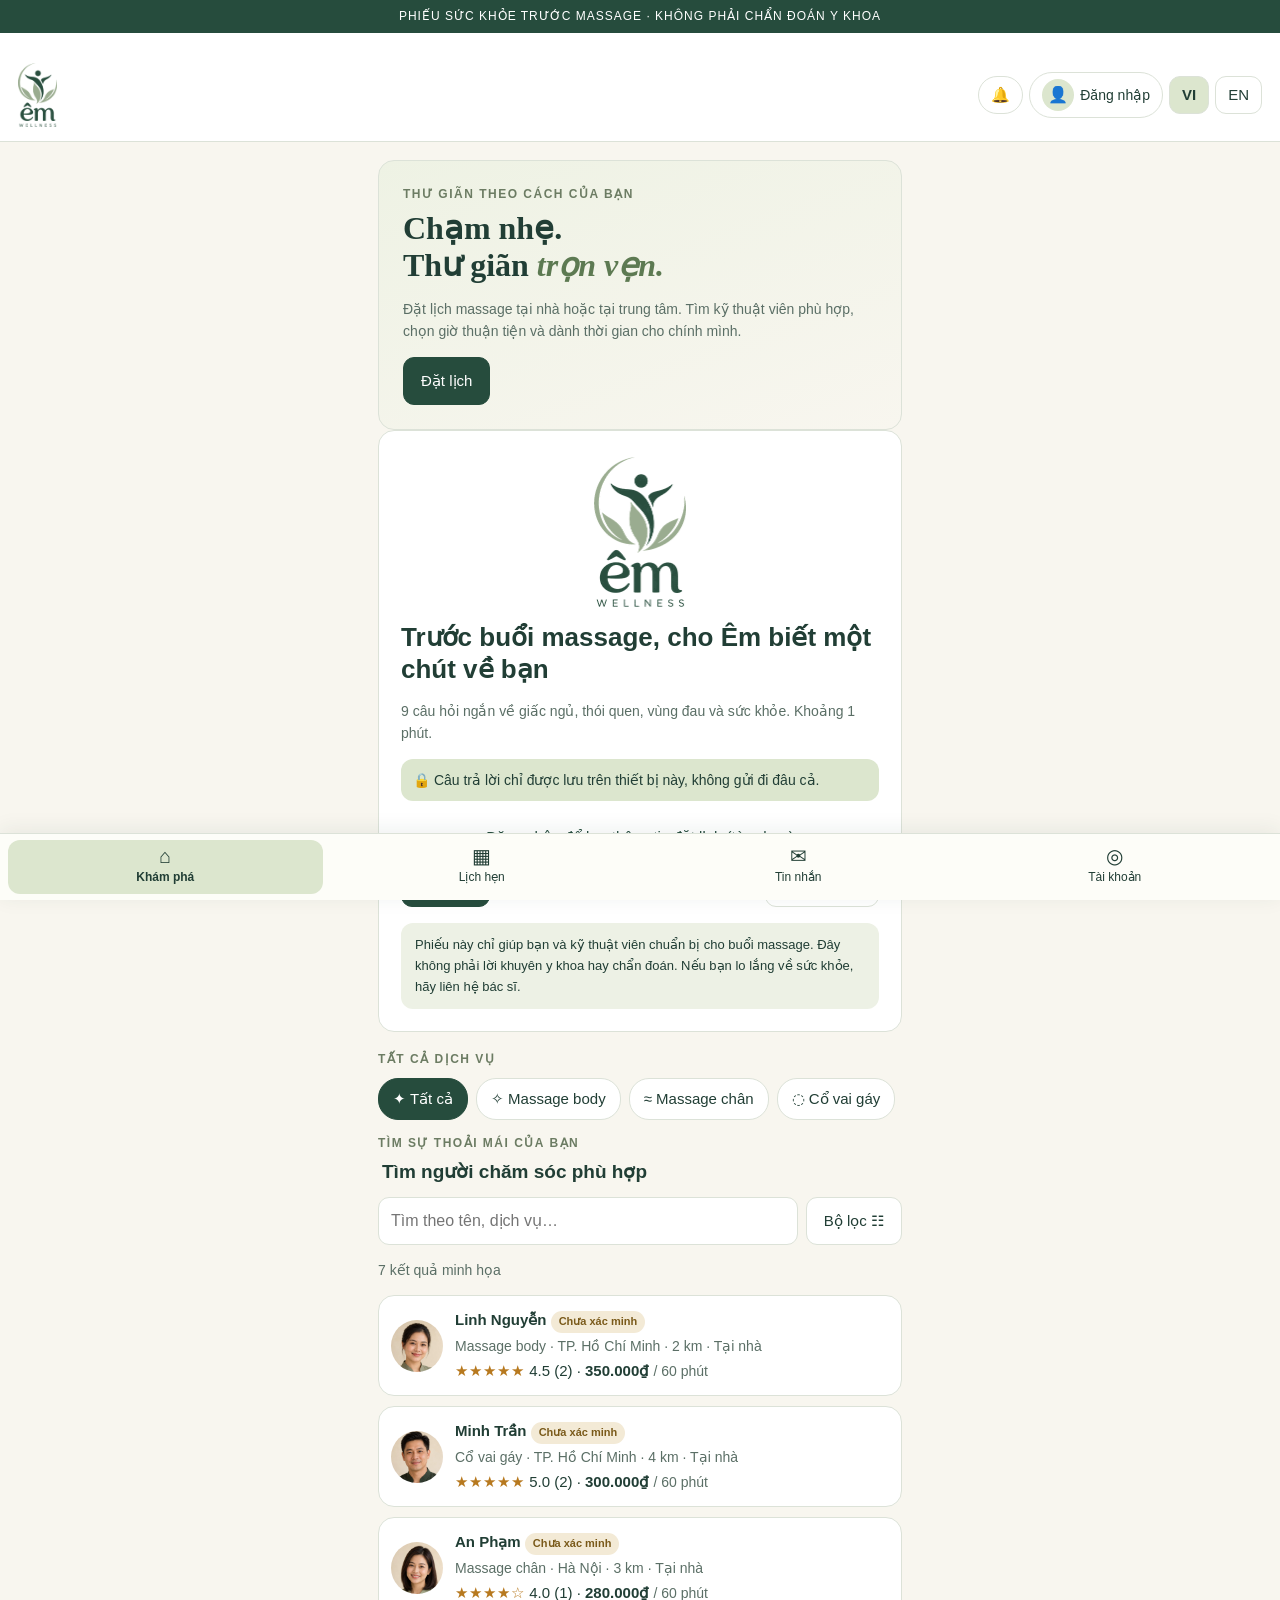
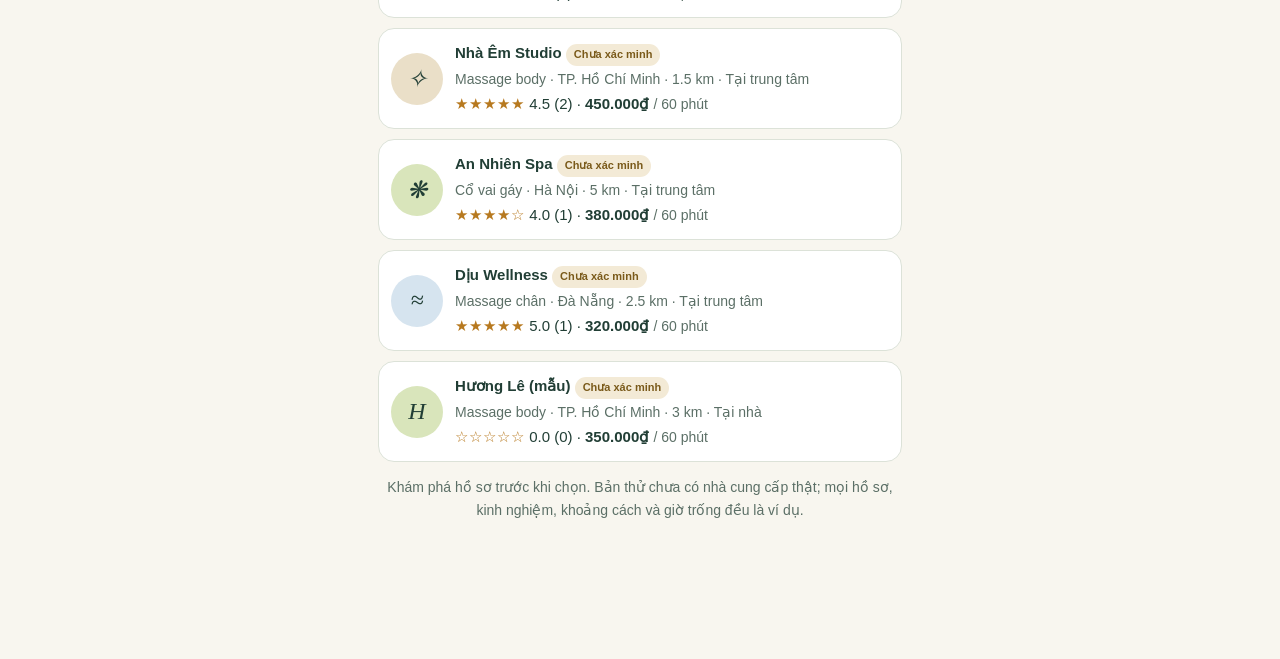
==== commit bf0da8d9: "v14: code split + search/filters, booking address/price/voucher/simulated payment, statuses, arrival" ====
--- a/index.html
+++ b/index.html
@@ -1,283 +1,13 @@
 <!doctype html><html lang="vi"><head><meta charset="utf-8"><meta name="viewport" content="width=device-width,initial-scale=1,viewport-fit=cover">
 <title>Êm Wellness — Self-check</title>
 <link rel="manifest" href="manifest.json"><meta name="theme-color" content="#264c3d"><link rel="apple-touch-icon" href="apple-touch-icon.png"><link rel="icon" type="image/png" href="favicon.png"><meta name="apple-mobile-web-app-capable" content="yes"><meta name="mobile-web-app-capable" content="yes"><meta name="apple-mobile-web-app-status-bar-style" content="default"><meta name="apple-mobile-web-app-title" content="Êm Wellness"><meta name="description" content="Êm Wellness self-check quiz">
-<style>
-/* Brand tokens — matched to Êm Wellness pilot site */
-:root{--ink:#213e35;--primary:#264c3d;--primary-hover:#40634d;--sage:#dce6ce;--paper:#f8f6ef;--line:#dce2d8;--accent:#8ca560;--soft:#edf1e5;--warn:#8a4233;--radius:16px;--font:Arial,sans-serif}
-*{box-sizing:border-box}button,a{touch-action:manipulation;-webkit-tap-highlight-color:transparent}body{margin:0;background:var(--paper);color:var(--ink);font:15px/1.6 var(--font)}
-.notice{background:var(--primary);color:#fff;text-align:center;font-size:12px;letter-spacing:1px;padding:7px 12px}
-header{display:flex;justify-content:space-between;align-items:center;gap:12px;padding:14px 18px;background:#fff;border-bottom:1px solid var(--line);margin-bottom:18px}
-.logo{height:64px;width:auto;display:block}.hero{display:block;height:150px;width:auto;margin:4px auto 14px}
-main{max-width:560px;margin:0 auto;padding:0 18px 40px}
-.card{background:#fff;border:1px solid var(--line);border-radius:var(--radius);padding:22px}
-button{font:inherit;border:1px solid var(--line);background:#fff;color:var(--ink);border-radius:11px;min-height:44px;padding:11px 17px;cursor:pointer}.primary{background:var(--primary);color:#fff;border-color:var(--primary)}
-button:focus-visible{outline:3px solid var(--accent);outline-offset:3px}button:disabled{opacity:.45;cursor:default}
-.lang button{min-height:36px;padding:6px 12px}.lang .on{background:var(--sage);font-weight:700}
-h1{font-size:26px;line-height:1.25;margin:6px 0 10px}h2{font-size:19px;margin:0 0 14px}
-.muted{color:#5b6f66;font-size:14px}.disc{background:var(--soft);border-radius:12px;padding:12px 14px;font-size:13px;margin-top:16px}
-.bar{height:8px;background:var(--sage);border-radius:9px;overflow:hidden;margin:6px 0 18px}.bar i{display:block;height:100%;background:var(--primary);transition:width .3s}
-.cat{font-size:12px;letter-spacing:2px;text-transform:uppercase;color:var(--primary-hover)}
-.opts{display:grid;gap:10px;margin:16px 0}.opts button{text-align:left}.opts .sel{background:var(--sage);border-color:var(--accent);font-weight:600}
-.nav{display:flex;gap:10px;justify-content:space-between;flex-wrap:wrap}
-.score{font-size:54px;font-weight:700;line-height:1}.row{margin:12px 0}.row .bar{margin:4px 0 0}
-ul{padding-left:20px}li{margin:6px 0}.stack{display:grid;gap:14px}
-.btn{display:inline-flex;align-items:center;justify-content:center;text-decoration:none;border-radius:11px;min-height:44px;padding:11px 17px;border:1px solid var(--line);color:var(--ink);background:#fff}.btn.primary{background:var(--primary);color:#fff;border-color:var(--primary)}.btn.big{width:100%;font-size:17px;font-weight:700;min-height:52px}.btn:focus-visible{outline:3px solid var(--accent);outline-offset:3px}.book{background:var(--sage);border-color:var(--sage)}.lang{display:flex;gap:6px;flex-wrap:wrap;justify-content:flex-end}.big{width:100%;font-size:17px;font-weight:700;min-height:52px}
-.testbanner{background:#fff7e6;border:1px dashed #c9a85b;color:#6b4e12;border-radius:12px;padding:10px 12px;font-size:12px;letter-spacing:.3px}
-.steps{display:flex;flex-wrap:wrap;gap:6px 12px;font-size:12px;color:#5b6f66}.steps .cur{color:var(--ink);font-weight:700}.steps .done{color:var(--primary-hover)}
-.chips{display:flex;flex-wrap:wrap;gap:8px;margin:8px 0 14px}.chip{min-height:40px;padding:8px 14px;border-radius:20px}.chip.on{background:var(--primary);color:#fff;border-color:var(--primary)}
-.svc{line-height:1.5}.sugg{background:var(--soft);border-radius:10px;padding:8px 12px;font-size:14px}.lbl{font-weight:600;margin:14px 0 4px;display:block}
-input{font:inherit;width:100%;min-height:46px;border:1px solid var(--line);border-radius:11px;padding:10px 12px;font-size:16px;color:var(--ink);background:#fff}input:focus{outline:3px solid var(--accent);outline-offset:1px}
-.err{color:var(--warn);font-size:13px;margin:6px 0 0}.rev{display:grid;grid-template-columns:auto 1fr;gap:6px 14px;margin:0}.rev dt{color:#5b6f66}.rev dd{margin:0}
-.bitem{display:flex;justify-content:space-between;gap:10px;align-items:center;border-top:1px solid var(--line);padding:12px 0}.bitem.off{opacity:.55}.cx{color:var(--warn);border-color:#d4a596;min-height:40px}
-@media (hover:hover) and (pointer:fine){button:hover{background:var(--soft)}.primary:hover{background:var(--primary-hover)}.btn:hover{background:var(--soft)}.btn.primary:hover{background:var(--primary-hover)}}
-header{padding-top:max(14px,env(safe-area-inset-top))!important;padding-left:max(18px,env(safe-area-inset-left));padding-right:max(18px,env(safe-area-inset-right))}
-main{padding-bottom:max(40px,env(safe-area-inset-bottom))}
-button{-webkit-user-select:none;user-select:none;-webkit-appearance:none;appearance:none}
-#errbar{position:fixed;left:8px;right:8px;bottom:max(8px,env(safe-area-inset-bottom));z-index:99;background:#8a4233;color:#fff;font-size:12px;padding:8px 10px;border-radius:10px;display:none;word-break:break-word}
-.opts button{position:relative;padding-right:44px}.opts .sel{background:var(--primary)!important;color:#fff;border:2px solid var(--primary);font-weight:700}.opts .sel::after{content:"✓";position:absolute;right:16px;top:50%;transform:translateY(-50%);font-weight:700}
-header{padding-top:calc(16px + max(14px,env(safe-area-inset-top)))!important}
-.privacy{background:var(--sage);border-radius:12px;padding:10px 12px;font-size:14px}.flags{border:2px solid #b7791f;background:#fff8e6;border-radius:14px;padding:12px 14px;margin-top:12px}.flags ul{margin:6px 0 0;padding-left:18px}.rev dd{margin:2px 0 10px;font-weight:600}
-.rev.sum{display:block}.rev.sum dt{color:var(--muted,#666);font-size:14px}.rev.sum dd{margin:2px 0 12px}
-header{position:relative}.lang{display:flex;align-items:center;gap:6px}.acct{display:inline-flex;align-items:center;gap:6px;min-height:40px;padding:4px 10px 4px 4px;border-radius:999px}.av{display:inline-grid;place-items:center;width:32px;height:32px;border-radius:50%;background:var(--primary);color:#fff;font-weight:700}.av.ic{background:var(--sage);font-size:16px}.an{max-width:90px;overflow:hidden;text-overflow:ellipsis;white-space:nowrap;font-size:14px}@media (max-width:420px){.an{display:none}.acct{padding:4px}}
-.amenu{position:absolute;right:12px;top:100%;z-index:50;background:#fff;border:1px solid var(--line);border-radius:14px;box-shadow:0 10px 30px rgba(0,0,0,.12);padding:6px;min-width:210px;display:flex;flex-direction:column;gap:4px}.amenu[hidden]{display:none}.amenu button{text-align:left;width:100%;border:0;min-height:44px}.amenu .mh{padding:8px 10px;border-bottom:1px solid var(--line);font-size:14px}
-.auth .hero{margin:0 auto 8px;display:block}.seg{display:flex;background:var(--sage);border-radius:12px;padding:4px;margin-bottom:14px}.seg button{flex:1;border:0;background:transparent;min-height:42px}.seg .on{background:#fff;font-weight:700;box-shadow:0 1px 3px rgba(0,0,0,.1)}.auth .big{width:100%;margin-top:14px}.linkb{background:none;border:0;color:var(--primary);text-decoration:underline;min-height:44px;padding:8px 0;width:100%}.or{border-top:1px solid var(--line);margin:14px 0 0}input.code{font-size:24px;letter-spacing:10px;text-align:center}
-body{padding-bottom:calc(84px + env(safe-area-inset-bottom))}
-.tabbar{position:fixed;left:0;right:0;bottom:0;z-index:40;background:#fdfdf8;box-shadow:0 -3px 20px #213e3514;border-top:1px solid var(--line);display:grid;grid-template-columns:repeat(4,1fr);gap:2px;padding:6px 8px calc(6px + env(safe-area-inset-bottom))}
-.tabbar button{position:relative;border:0;background:transparent;display:flex;flex-direction:column;align-items:center;gap:2px;font-size:12px;min-height:54px;padding:6px 2px;border-radius:12px;color:var(--ink)}.tabbar button span{font-size:20px;line-height:1}.tabbar .on{background:var(--sage);font-weight:700}
-.dot{position:absolute;top:6px;right:24%;width:9px;height:9px;border-radius:50%;background:#c0392b}.bell{position:relative;min-height:40px;min-width:40px;padding:4px 8px;border-radius:999px}.badge{position:absolute;top:-2px;right:-4px;background:#c0392b;color:#fff;border-radius:999px;font-size:11px;min-width:18px;height:18px;line-height:18px;padding:0 4px;font-weight:700}.badge.in{position:static;display:inline-block}
-.sect{margin:22px 4px 10px}.plist{display:flex;flex-direction:column;gap:10px}.pcard{display:flex;align-items:center;gap:12px;text-align:left;width:100%;background:#fff;border:1px solid var(--line);border-radius:16px;padding:12px;position:relative}.pcard .dot{top:12px;right:12px}.pi{display:flex;flex-direction:column;gap:2px;min-width:0}.pi .muted{font-size:14px;margin:0}
-.pav{display:inline-grid;place-items:center;flex:none;width:52px;height:52px;border-radius:50%;font:italic 24px Georgia,serif;color:var(--ink)}.pav.big{width:84px;height:84px;font-size:38px;margin:0 auto 6px}.prof{text-align:center}.prof h1{margin:6px 0}.prof .nav{justify-content:center}.stars{color:#b7791f;letter-spacing:1px}
-.svcrow{display:flex;justify-content:space-between;gap:10px;padding:10px 0;border-bottom:1px solid var(--line)}.rev1{padding:10px 0;border-bottom:1px solid var(--line)}.rev1 p{margin:4px 0 0}.tag{display:inline-block;font-size:12px;padding:2px 8px;border-radius:999px;background:var(--sage);font-weight:400}
-.st-active{background:#fff3cd}.st-confirmed{background:#d6e4ef}.st-completed{background:#d9e5bb}.st-cancelled{background:#eee;color:#777}.bact{display:flex;flex-direction:column;gap:6px}.linkb.left{text-align:left;width:auto;text-decoration:none;font-weight:600}
-.starpick{display:flex;gap:6px;margin:8px 0}.sp{font-size:30px;min-width:48px;min-height:48px;color:#ccc;border-radius:12px}.sp.on{color:#b7791f;background:#fff8e6}textarea{font:inherit;font-size:16px;width:100%;border:1px solid var(--line);border-radius:11px;padding:10px 12px}
-.chat .chead{display:flex;align-items:center;gap:10px;padding-bottom:10px;border-bottom:1px solid var(--line)}.msgs{display:flex;flex-direction:column;gap:8px;max-height:52vh;overflow:auto;padding:12px 0}.bub{max-width:82%;padding:10px 12px;border-radius:16px;line-height:1.4}.bub.me{align-self:flex-end;background:var(--primary);color:#fff;border-bottom-right-radius:4px}.bub.them{align-self:flex-start;background:var(--sage);border-bottom-left-radius:4px}.bub small{display:block;font-size:11px;opacity:.7;margin-top:4px}.mform{display:flex;gap:8px}.mform button{flex:none}
-.nitem{display:flex;flex-direction:column;gap:2px;padding:10px 0;border-bottom:1px solid var(--line)}.nitem.unread span{font-weight:700}.list{display:flex;flex-direction:column;gap:6px}.list>button{text-align:left;width:100%}.lrow{display:flex;justify-content:space-between;align-items:center;gap:10px}.lrow .on{background:var(--sage);font-weight:700}
-.sw{min-width:64px;border-radius:999px}.sw.on{background:var(--primary);color:#fff;border-color:var(--primary)}.stats{display:flex;flex-wrap:wrap;gap:6px;margin-bottom:12px}.adm p{margin:6px 0}.flagmini{margin:4px 0;padding-left:16px;font-size:14px;color:#8a5a00}
-</style></head><body>
+<link rel="stylesheet" href="app.css?v=14">
+</head><body>
 <div id="errbar" role="alert"></div><script>
-(function(){function show(m){var b=document.getElementById("errbar");if(!b)return;b.style.display="block";b.textContent="Lỗi / Error: "+m+" (v8)"}
+(function(){function show(m){var b=document.getElementById("errbar");if(!b)return;b.style.display="block";b.textContent="Lỗi / Error: "+m+" (v14)"}
 window.onerror=function(m,s,l,c){show(m+" @"+(l||0)+":"+(c||0))};window.addEventListener("unhandledrejection",function(e){show(String(e.reason))});
 })();</script><div class="notice" id="notice"></div>
 <header><img class="logo" src="logo.png" alt="Êm Wellness" width="38" height="64"><div class="lang"><button id="bell" class="bell"></button><button id="acct" class="acct" aria-haspopup="menu"></button><div id="amenu" class="amenu" role="menu" hidden></div> <button id="vi">VI</button> <button id="en">EN</button></div></header>
 <main id="app"></main>
-<script>
-const CONFIG={brand:"Êm Wellness",storageKey:"em-wellness-quiz-v1",defaultLang:"vi",bookingUrl:"https://em-wellness-vietnam-khoa.hazy-pike-0157.chatgpt.site"};
-const T={
-vi:{notice:"PHIẾU SỨC KHỎE TRƯỚC MASSAGE · KHÔNG PHẢI CHẨN ĐOÁN Y KHOA",title:"Trước buổi massage, cho Êm biết một chút về bạn",intro:"9 câu hỏi ngắn về giấc ngủ, thói quen, vùng đau và sức khỏe. Khoảng 1 phút.",privacy:"🔒 Câu trả lời chỉ được lưu trên thiết bị này, không gửi đi đâu cả.",start:"Bắt đầu",resume:"Xem tóm tắt gần nhất",q:"Câu",of:"/",back:"Quay lại",next:"Tiếp tục",finish:"Xem tóm tắt",multi:"Chọn tất cả vùng phù hợp",res:"Tóm tắt phiếu sức khỏe",answers:"Câu trả lời của bạn",notes:"Lưu ý nhẹ nhàng",focus:"Gợi ý vùng tập trung khi massage:",nofocus:"Bạn không ghi nhận vùng đau — một buổi massage thư giãn toàn thân có thể phù hợp.",flagT:"Trước khi massage",flagNerve:"Bạn có ghi nhận vấn đề về thần kinh. Hãy cho kỹ thuật viên biết, và hỏi ý kiến bác sĩ trước khi massage nếu cần.",flagInf:"Bạn có ghi nhận một bệnh có thể lây truyền. Hãy trao đổi riêng với kỹ thuật viên và hỏi ý kiến bác sĩ trước khi massage để buổi chăm sóc an toàn cho bạn.",flagSkin:"Bạn có ghi nhận vết thương hở, bầm tím hoặc dễ chảy máu. Hãy cho kỹ thuật viên biết và hỏi ý kiến bác sĩ trước khi massage.",noDeep:"Nên tránh massage lực mạnh / ấn sâu.",sleepTip:"Giấc ngủ: giữ giờ ngủ cố định và tắt màn hình 30 phút trước khi ngủ có thể giúp ích.",allClear:"Không có lưu ý đặc biệt. Bạn vẫn có thể chia sẻ thêm với kỹ thuật viên trước buổi hẹn.",restart:"Làm lại",saved:"Đã lưu trên thiết bị này lúc",book:"Đặt lịch thử",bookNote:"Lịch hẹn thử: chỉ lưu trên máy này, không gửi đi, không thanh toán.",bookLead:"Muốn được thư giãn? Đặt một buổi trên Êm Wellness.",disc:"Phiếu này chỉ giúp bạn và kỹ thuật viên chuẩn bị cho buổi massage. Đây không phải lời khuyên y khoa hay chẩn đoán. Nếu bạn lo lắng về sức khỏe, hãy liên hệ bác sĩ."},
-en:{notice:"PRE-MASSAGE HEALTH INTAKE · NOT A MEDICAL DIAGNOSIS",title:"Before your massage, tell Êm a little about you",intro:"9 short questions about sleep, habits, pain areas and health. About 1 minute.",privacy:"🔒 Your answers stay on this device only. Nothing is sent anywhere.",start:"Start",resume:"See last summary",q:"Question",of:"/",back:"Back",next:"Next",finish:"See summary",multi:"Select all that apply",res:"Intake summary",answers:"Your answers",notes:"Gentle notes",focus:"Suggested massage focus areas:",nofocus:"No pain areas noted — a relaxing full-body massage may suit you.",flagT:"Before your massage",flagNerve:"You noted a nerve-related issue. Please tell your therapist, and check with a doctor before massage if needed.",flagInf:"You noted a transmissible condition. Please let your therapist know privately and check with a doctor before massage so your session is safe for you.",flagSkin:"You noted open wounds, bruising or bleeding easily. Please tell your therapist and check with a doctor before massage.",noDeep:"Deep or strong pressure is best avoided.",sleepTip:"Sleep: a steady bedtime and no screens 30 minutes before bed may help.",allClear:"No special notes. You can still share anything else with your therapist before your session.",restart:"Start over",saved:"Saved on this device at",book:"Book a test session",bookNote:"Test booking only: saved on this device, nothing sent, no payment.",bookLead:"Ready to unwind? Book a session with Êm Wellness.",disc:"This intake only helps you and your therapist prepare for a massage. It is not medical advice or a diagnosis. If you have health concerns, please talk to a doctor."}};
-// QS: [id, vi, en, viOpts, enOpts, multi]
-const QS=[
-["sleepTrouble","Bạn có thường xuyên khó ngủ không?","How often do you have trouble sleeping?",["Không bao giờ","Hiếm khi","Thỉnh thoảng","Thường xuyên","Luôn luôn"],["Never","Rarely","Sometimes","Often","Always"]],
-["bedtime","Bạn thường đi ngủ lúc mấy giờ?","What time do you usually go to sleep?",["Trước 22h","22h – 0h","0h – 2h","Sau 2h","Không cố định"],["Before 10pm","10pm – midnight","Midnight – 2am","After 2am","It varies"]],
-["smoke","Bạn có hút thuốc thường xuyên không?","How often do you smoke?",["Không hút","Thỉnh thoảng","Hằng tuần","Hằng ngày"],["Never","Occasionally","Weekly","Daily"]],
-["alcohol","Bạn có uống rượu bia thường xuyên không?","How often do you drink alcohol?",["Không uống","Thỉnh thoảng","Hằng tuần","Hằng ngày"],["Never","Occasionally","Weekly","Daily"]],
-["exercise","Bạn tập thể dục thường xuyên đến mức nào?","How often do you exercise?",["Hiếm khi hoặc không","1–2 lần/tuần","3–4 lần/tuần","5 lần/tuần trở lên"],["Rarely or never","1–2× a week","3–4× a week","5+× a week"]],
-["pain","Bạn đang bị đau ở đâu?","Where do you have pain?",["Cổ","Vai","Lưng trên","Lưng dưới","Tay / bàn tay","Chân / đầu gối","Bàn chân","Đầu","Không đau"],["Neck","Shoulders","Upper back","Lower back","Arms / hands","Legs / knees","Feet","Head","No pain"],true],
-["nerve","Bạn có gặp vấn đề nào về thần kinh không?","Do you have any nerve-related issues?",["Không","Tê hoặc châm chích","Đau dây thần kinh (vd: thần kinh tọa)","Đã được chẩn đoán bệnh lý thần kinh","Không chắc"],["No","Numbness or tingling","Nerve pain (e.g. sciatica)","Diagnosed nerve condition","Not sure"]],
-["infectious","Bạn có đang sống chung với HIV/AIDS hoặc một bệnh có thể lây truyền khác không?","Are you living with HIV/AIDS or another transmissible (infectious) condition?",["Không","Có","Không muốn trả lời"],["No","Yes","Prefer not to say"]],
-["skin","Bạn có vết thương hở, bầm tím hoặc dễ chảy máu trên da không?","Do you have any bleeding on your skin (open wounds, bruising, bleeding easily)?",["Không","Có"],["No","Yes"]]];
-const PAIN=5,NOPAIN=8;
-const store={get(k){try{return localStorage.getItem(k)}catch(e){return null}},set(k,v){try{localStorage.setItem(k,v)}catch(e){}},del(k){try{localStorage.removeItem(k)}catch(e){}}};
-const RKEY=CONFIG.storageKey+"-intake2";store.del(CONFIG.storageKey); // old scored results are obsolete
-let lang=store.get(CONFIG.storageKey+"-lang")||CONFIG.defaultLang,i=-1,ans=[],busy=false;
-const $=id=>document.getElementById(id),app=$("app");
-function valid(a){return Array.isArray(a)&&a.length===QS.length&&a.every((v,k)=>QS[k][5]?Array.isArray(v)&&v.length>0&&v.every(x=>x>=0&&x<QS[k][3].length):Number.isInteger(v)&&v>=0&&v<QS[k][3].length)}
-function load(){try{const d=JSON.parse(store.get(RKEY));return d&&valid(d.ans)?d:null}catch(e){return null}}
-function setLang(l){lang=l;store.set(CONFIG.storageKey+"-lang",l);document.documentElement.lang=l;render()}
-$("bell").onclick=g(()=>go("notifs"));$("acct").onclick=g(()=>{menuOpen=!menuOpen;renderHeader()});$("vi").onclick=()=>setLang("vi");$("en").onclick=()=>setLang("en");
-function flags(a){if(!valid(a))return null;const n=a[6]>=1&&a[6]<=3,inf=a[7]==1,skin=a[8]==1;return{nerve:n,inf,skin,any:n||inf||skin}}
-function flagList(a,l){const f=flags(a),t=T[l];if(!f||!f.any)return[];const o=[];if(f.nerve)o.push(t.flagNerve);if(f.inf)o.push(t.flagInf);if(f.skin)o.push(t.flagSkin);o.push(t.noDeep);return o}
-const opt=(k,v)=>QS[k][lang=="vi"?3:4][v];
-function ansText(k,v){return QS[k][5]?v.map(x=>opt(k,x)).join(", "):opt(k,v)}
-function render(){const t=T[lang];$("notice").textContent=t.notice;$("vi").className=lang=="vi"?"on":"";$("en").className=lang=="en"?"on":"";renderHeader();renderBell();renderTabs();checkReminders();renderBell();if(view=="auth")return renderAuth();if(FV[view])return FV[view]();if(view)return renderBook();
-if(i<0){const last=load();app.innerHTML=`<div class="card"><img class="hero" src="logo.png" alt=""><h1>${t.title}</h1><p class="muted">${t.intro}</p><p class="privacy">${t.privacy}</p>${getP()?`<p class="muted">${AT[lang].hi}, <b>${esc(getP().name)}</b> 👋</p>`:`<button class="linkb" id="sin">${AT[lang].startIn}</button>`}<div class="nav"><button class="primary" id="go">${t.start}</button><button id="sbook">${t.book}</button>${last?`<button id="last">${t.resume}</button>`:""}</div><div class="disc">${t.disc}</div></div>`;
-$("go").onclick=()=>{i=0;ans=[];render()};$("sbook").onclick=g(openBook);if($("sin"))$("sin").onclick=g(()=>openAuth("in"));if(last)$("last").onclick=()=>{ans=last.ans;i=QS.length;render()};exploreExtra();return}
-if(i<QS.length){const q=QS[i],m=!!q[5],isSel=k=>m?(ans[i]||[]).includes(k):ans[i]===k;
-app.innerHTML=`<div class="muted">${t.q} ${i+1}${t.of}${QS.length}</div><div class="bar" role="progressbar" aria-valuenow="${i}" aria-valuemax="${QS.length}"><i style="width:${i/QS.length*100}%"></i></div><div class="card"><h2>${lang=="vi"?q[1]:q[2]}</h2>${m?`<p class="muted">${t.multi}</p>`:""}<div class="opts${m?" multi":""}">${q[lang=="vi"?3:4].map((o,k)=>`<button data-k="${k}" class="${isSel(k)?"sel":""}" aria-pressed="${isSel(k)}">${o}</button>`).join("")}</div><div class="nav"><button id="bk" ${i==0?"disabled":""}>${t.back}</button><p class="err" id="qmiss" hidden>${lang=="vi"?"Hãy chọn một câu trả lời để tiếp tục.":"Please choose an answer to continue."}</p><button class="primary" id="nx">${i==QS.length-1?t.finish:t.next}</button></div></div>`;
-const bs=[...app.querySelectorAll(".opts button")],paint=()=>bs.forEach(x=>{const on=isSel(+x.dataset.k);x.classList.toggle("sel",on);x.setAttribute("aria-pressed",on)});let tl=0;
-bs.forEach(b=>b.onclick=()=>{const k=+b.dataset.k;if(m){const now=Date.now();if(now-tl<250)return;tl=now;let a=(ans[i]||[]).slice();if(a.includes(k))a=a.filter(x=>x!==k);else if(k===NOPAIN)a=[k];else a=a.filter(x=>x!==NOPAIN).concat(k);ans[i]=a.sort((x,y)=>x-y)}else ans[i]=k;paint();$("qmiss").hidden=true});
-$("bk").onclick=()=>{if(busy||i==0)return;busy=true;setTimeout(()=>busy=false,400);i--;render()};$("nx").onclick=()=>{if(busy)return;if(ans[i]==null||(m&&!ans[i].length)){$("qmiss").hidden=false;return}busy=true;setTimeout(()=>busy=false,400);i++;if(i==QS.length)save();render()};return}
-const saved=load(),pain=ans[PAIN].filter(x=>x!==NOPAIN),fl=flagList(ans,lang),notes=[];
-notes.push(pain.length?`${t.focus} <b>${pain.map(x=>opt(PAIN,x)).join(", ")}</b>`:t.nofocus);if(ans[0]>=3||ans[1]>=2)notes.push(t.sleepTip);
-app.innerHTML=`<div class="stack"><div class="card"><div class="cat">${t.res}</div><h2>${t.answers}</h2><dl class="rev sum">${QS.map((q,k)=>`<dt>${k+1}. ${lang=="vi"?q[1]:q[2]}</dt><dd>${ansText(k,ans[k])}</dd>`).join("")}</dl></div>
-${fl.length?`<div class="card flags" role="note"><h2>⚠︎ ${t.flagT}</h2><ul>${fl.map(x=>`<li>${x}</li>`).join("")}</ul></div>`:""}
-<div class="card"><h2>${t.notes}</h2><ul>${notes.map(x=>`<li>${x}</li>`).join("")}${fl.length?"":`<li>${t.allClear}</li>`}</ul></div>
-<div class="card book"><h2>${t.bookLead}</h2><button class="primary big" id="bookbtn">${t.book}</button><p class="muted" style="margin:10px 0 0">${t.bookNote} <a href="${CONFIG.bookingUrl}" target="_blank" rel="noopener">${BT[lang].pilot}</a></p></div><div class="card">${saved?`<p class="muted">${t.saved} ${new Date(saved.at).toLocaleString(lang=="vi"?"vi-VN":"en-US")}</p>`:""}<button class="primary" id="rs">${t.restart}</button></div><div class="disc">${t.disc}</div></div>`;
-$("bookbtn").onclick=g(openBook);$("rs").onclick=()=>{i=0;ans=[];busy=false;render();scrollTo(0,0)}}
-function save(){store.set(RKEY,JSON.stringify({v:2,ans,at:Date.now()}))}
-// ===== Test booking flow (local only: no backend, no payment, no SMS) =====
-const BT={vi:{title:"Đặt lịch thử",mine:"Lịch hẹn của tôi",test:"LỊCH HẸN THỬ · Không phải dịch vụ thật · Không gửi dữ liệu đi đâu · Không thanh toán, không SMS",steps:["Dịch vụ","Thời gian","Thông tin","Xác nhận"],suggest:"Gợi ý theo kết quả của bạn",all:"Tất cả",perh:"/ 60 phút",sample:"Dữ liệu mẫu từ bản demo Êm",date:"Chọn ngày",time:"Chọn giờ",dur:"Thời lượng",min:"phút",none:"Không còn khung giờ trong ngày này.",name:"Họ tên",contact:"Số điện thoại hoặc email",ePh:"vd. 0901 234 567",errName:"Vui lòng nhập họ tên (ít nhất 2 ký tự).",errContact:"Nhập số điện thoại Việt Nam hoặc email hợp lệ.",review:"Kiểm tra lại",confirm:"Xác nhận đặt lịch thử",back:"Quay lại",next:"Tiếp tục",doneT:"Đã lưu lịch hẹn thử",doneP:"Lịch hẹn chỉ lưu trên thiết bị này. Không có ai nhận được, không có buổi massage thật.",code:"Mã",total:"Tổng (tham khảo)",cancel:"Hủy lịch",cancelled:"Đã hủy",active:"Đã đặt (thử)",empty:"Bạn chưa có lịch hẹn thử nào.",newb:"Đặt lịch thử mới",home:"Về trang chính",pilot:"Mở bản pilot Êm ↗",sure:"Hủy lịch hẹn thử này?",cats:{"Body":"Massage body","Chân":"Massage chân","Cổ vai gáy":"Cổ vai gáy"}},
-en:{title:"Test booking",mine:"My bookings",test:"TEST BOOKING · Not a real service · Nothing is sent anywhere · No payment, no SMS",steps:["Service","Time","Details","Confirm"],suggest:"Suggested from your results",all:"All",perh:"/ 60 min",sample:"Sample data from the Êm demo",date:"Pick a date",time:"Pick a time",dur:"Duration",min:"min",none:"No slots left on this day.",name:"Full name",contact:"Phone or email",ePh:"e.g. 0901 234 567",errName:"Please enter your name (at least 2 characters).",errContact:"Enter a valid Vietnamese phone number or email.",review:"Review",confirm:"Confirm test booking",back:"Back",next:"Next",doneT:"Test booking saved",doneP:"Saved on this device only. Nobody receives it and no real massage takes place.",code:"Code",total:"Total (indicative)",cancel:"Cancel",cancelled:"Cancelled",active:"Booked (test)",empty:"You have no test bookings yet.",newb:"New test booking",home:"Back to home",pilot:"Open the Êm pilot ↗",sure:"Cancel this test booking?",cats:{"Body":"Body massage","Chân":"Foot massage","Cổ vai gáy":"Neck & shoulders"}}};
-// Sample providers copied from the Êm prototype (/prototype/app-ratings-v1.js)
-const PROVIDERS=[
-{id:1,name:"Linh Nguyễn",city:"TP. Hồ Chí Minh",cat:"Body",price:350000,times:["09:00","11:00","14:00","16:00"],vi:"Massage thư giãn với tinh dầu, lực nhẹ đến vừa.",en:"Relaxing aromatherapy massage, light to medium pressure."},
-{id:2,name:"Minh Trần",city:"TP. Hồ Chí Minh",cat:"Cổ vai gáy",price:300000,times:["10:00","14:00","18:00"],vi:"Chăm sóc vùng cổ, vai và lưng trên sau ngày làm việc.",en:"Care for neck, shoulders and upper back after work."},
-{id:3,name:"An Phạm",city:"Hà Nội",cat:"Chân",price:280000,times:["09:00","15:00","17:00"],vi:"Thư giãn bàn chân và bắp chân với lực phù hợp.",en:"Relax feet and calves with the right pressure."},
-{id:4,name:"Nhà Êm Studio",city:"TP. Hồ Chí Minh",cat:"Body",price:450000,times:["09:00","12:00","15:00","18:00"],vi:"Không gian tại trung tâm, massage body toàn thân.",en:"Studio setting, full-body massage."},
-{id:5,name:"An Nhiên Spa",city:"Hà Nội",cat:"Cổ vai gáy",price:380000,times:["10:00","13:00","16:00"],vi:"Chăm sóc cơ thể tại trung tâm với lịch hẹn chủ động.",en:"Centre-based care with flexible scheduling."},
-{id:6,name:"Dịu Wellness",city:"Đà Nẵng",cat:"Chân",price:320000,times:["09:00","11:00","17:00"],vi:"Một khoảng nghỉ nhẹ nhàng trong ngày của bạn.",en:"A gentle pause in your day."}];
-let view=null,bk={},lock=false;
-const fmt=n=>n.toLocaleString("vi-VN")+"₫",esc=s=>String(s).replace(/[&<>"']/g,c=>({"&":"&amp;","<":"&lt;",">":"&gt;",'"':"&quot;","'":"&#39;"}[c]));
-const BKEY=()=>CONFIG.storageKey+"-bookings";
-function getB(){try{const a=JSON.parse(store.get(BKEY())||"[]");return Array.isArray(a)?a:[]}catch(e){return[]}}
-function setB(a){store.set(BKEY(),JSON.stringify(a))}
-function g(fn){return(...a)=>{if(lock)return;lock=true;setTimeout(()=>lock=false,350);fn(...a)}}
-function days(){const out=[];const d=new Date();d.setHours(0,0,0,0);for(let k=0;k<7;k++){const x=new Date(d);x.setDate(d.getDate()+k);out.push(x.getFullYear()+"-"+String(x.getMonth()+1).padStart(2,"0")+"-"+String(x.getDate()).padStart(2,"0"))}return out}
-function dLabel(s){const[y,m,d]=s.split("-").map(Number);return new Date(y,m-1,d).toLocaleDateString(lang=="vi"?"vi-VN":"en-US",{weekday:"short",day:"numeric",month:"numeric"})}
-function slots(p,date){const now=new Date(),taken=getB().filter(b=>b.status!="cancelled"&&b.pid==p.id&&b.date==date).map(b=>b.time);return p.times.filter(t=>{const[h,m]=t.split(":").map(Number);const[y,mo,d]=date.split("-").map(Number);return new Date(y,mo-1,d,h,m)>now&&!taken.includes(t)})}
-function suggestCat(){const r=load();if(!r)return null;const p=r.ans[PAIN].filter(x=>x!==NOPAIN);const nm=p.map(x=>QS[PAIN][lang=="vi"?3:4][x]).join(", ")||QS[PAIN][lang=="vi"?3:4][NOPAIN];if(p.some(x=>x<=2))return{cat:"Cổ vai gáy",from:nm};if(p.some(x=>x==5||x==6))return{cat:"Chân",from:nm};return{cat:"Body",from:nm}}
-function openBook(){view="book";const s=suggestCat();bk={step:0,filter:s?s.cat:"",pid:null,date:days()[0],time:null,dur:60,name:(getP()||{}).name||"",contact:(getP()||{}).contact||"",err:{}};render();scrollTo(0,0)}
-function openMine(){view="mine";render();scrollTo(0,0)}
-function validContact(c){const v=c.trim(),ph=v.replace(/[\s.\-()]/g,"");return /^(\+?84|0)\d{9,10}$/.test(ph)||/^[^\s@]+@[^\s@]+\.[^\s@]{2,}$/.test(v)}
-function price(){const p=PROVIDERS.find(x=>x.id==bk.pid);return p?Math.round(p.price*(bk.dur==90?1.4:1)):0}
-function renderBook(){const t=BT[lang],q=T[lang];
- const banner=`<div class="testbanner" role="note">${t.test}</div>`;
- if(view=="mine"){const list=getB().slice().reverse();
-  app.innerHTML=`<div class="stack">${banner}<div class="card"><h2>${t.mine}</h2>${list.length?list.map(b=>{const p=PROVIDERS.find(x=>x.id==b.pid)||{name:"?"};return `<div class="bitem${b.status!="active"?" off":""}"><div><b>${esc(p.name)}</b> · ${t.cats[p.cat]||""}<br><span class="muted">${dLabel(b.date)} · ${b.time} · ${b.dur} ${t.min} · ${fmt(b.price)}</span><br><span class="muted">${t.code} ${b.id} · ${b.status=="active"?t.active:t.cancelled}</span></div>${b.status=="active"?`<button class="cx" data-id="${b.id}">${t.cancel}</button>`:""}</div>`}).join(""):`<p class="muted">${t.empty}</p>`}<div class="nav" style="margin-top:14px"><button class="primary" id="bnew">${t.newb}</button><button id="bhome">${t.home}</button></div></div></div>`;
-  app.querySelectorAll(".cx").forEach(b=>b.onclick=g(()=>{if(!confirm(t.sure))return;const a=getB();const x=a.find(y=>y.id==b.dataset.id);if(x)x.status="cancelled";setB(a);render()}));
-  $("bnew").onclick=g(openBook);$("bhome").onclick=g(()=>{view=null;render();scrollTo(0,0)});return}
- const st=bk.step,steps=`<div class="steps">${t.steps.map((s,k)=>`<span class="${k==st?"cur":k<st?"done":""}">${k+1}. ${s}</span>`).join("")}</div><div class="bar"><i style="width:${(st+1)/4*100}%"></i></div>`;
- let body="";const p=PROVIDERS.find(x=>x.id==bk.pid);
- if(st==0){const s=suggestCat();const list=PROVIDERS.filter(x=>!bk.filter||x.cat==bk.filter);
-  body=`<h2>${t.steps[0]}</h2>${s?`<p class="sugg">✧ ${t.suggest}: <b>${t.cats[s.cat]}</b> (${esc(s.from)})</p>`:""}<div class="chips">${["",...Object.keys(t.cats)].map(c=>`<button class="chip${bk.filter==c?" on":""}" data-c="${c}">${c?t.cats[c]:t.all}</button>`).join("")}</div>
-  <div class="opts">${list.map(x=>`<button class="svc${bk.pid==x.id?" sel":""}" data-id="${x.id}"><b>${esc(x.name)}</b> · ${t.cats[x.cat]}<br><span class="muted">${x[lang]} · ${x.city}</span><br><b>${fmt(x.price)}</b> <span class="muted">${t.perh}</span></button>`).join("")}</div><p class="muted">${t.sample}</p>`}
- if(st==1){const sl=slots(p,bk.date);if(!sl.includes(bk.time))bk.time=null;
-  body=`<h2>${esc(p.name)}</h2><p class="lbl">${t.date}</p><div class="chips">${days().map(d=>`<button class="chip dchip${bk.date==d?" on":""}" data-d="${d}">${dLabel(d)}</button>`).join("")}</div><p class="lbl">${t.time}</p>${sl.length?`<div class="chips">${sl.map(x=>`<button class="chip tchip${bk.time==x?" on":""}" data-t="${x}">${x}</button>`).join("")}</div>`:`<p class="muted">${t.none}</p>`}<p class="lbl">${t.dur}</p><div class="chips">${[60,90].map(m=>`<button class="chip mchip${bk.dur==m?" on":""}" data-m="${m}">${m} ${t.min}</button>`).join("")}</div><p><b>${fmt(price())}</b></p>`}
- if(st==2){body=`<h2>${t.steps[2]}</h2><label class="lbl" for="bname">${t.name}</label><input id="bname" autocomplete="name" value="${esc(bk.name)}">${bk.err.name?`<p class="err">${t.errName}</p>`:""}<label class="lbl" for="bcontact">${t.contact}</label><input id="bcontact" inputmode="email" autocomplete="tel" placeholder="${t.ePh}" value="${esc(bk.contact)}">${bk.err.contact?`<p class="err">${t.errContact}</p>`:""}`}
- if(st==3){body=`<h2>${t.review}</h2><dl class="rev"><dt>${t.steps[0]}</dt><dd>${esc(p.name)} · ${t.cats[p.cat]}</dd><dt>${t.steps[1]}</dt><dd>${dLabel(bk.date)} · ${bk.time} · ${bk.dur} ${t.min}</dd><dt>${t.name}</dt><dd>${esc(bk.name)}</dd><dt>${t.contact}</dt><dd>${esc(bk.contact)}</dd><dt>${t.total}</dt><dd><b>${fmt(price())}</b></dd></dl>${(()=>{const r=load(),f=r?flagList(r.ans,lang):[];return f.length?`<div class="flags" role="note"><b>⚠︎ ${q.flagT}</b><ul>${f.map(x=>`<li>${x}</li>`).join("")}</ul></div>`:""})()}`}
- if(st==4){const b=bk.saved;body=`<h2>✓ ${t.doneT}</h2><p>${esc(p.name)} · ${dLabel(b.date)} · ${b.time}</p><p class="muted">${t.code} <b>${b.id}</b></p><p class="muted">${t.doneP}</p>`}
- const canNext=st==0?!!bk.pid:st==1?!!bk.time:true;
- const navb=st==4?`<button class="primary" id="bmine">${t.mine}</button><button id="bhome">${t.home}</button>`:`<button id="bback">${t.back}</button><button class="primary" id="bnext">${st==3?t.confirm:t.next}</button>`;
- app.innerHTML=`<div class="stack">${banner}<div class="card">${st<4?steps:""}${body}<p class="err" id="bmiss" hidden></p><div class="nav" style="margin-top:16px">${navb}</div></div><p class="muted" style="text-align:center"><a href="${CONFIG.bookingUrl}" target="_blank" rel="noopener">${t.pilot}</a></p></div>`;
- app.querySelectorAll(".chip[data-c]").forEach(b=>b.onclick=g(()=>{bk.filter=b.dataset.c;render()}));
- app.querySelectorAll(".svc").forEach(b=>b.onclick=g(()=>{bk.pid=+b.dataset.id;render()}));
- app.querySelectorAll(".dchip").forEach(b=>b.onclick=g(()=>{bk.date=b.dataset.d;render()}));
- app.querySelectorAll(".tchip").forEach(b=>b.onclick=g(()=>{bk.time=b.dataset.t;render()}));
- app.querySelectorAll(".mchip").forEach(b=>b.onclick=g(()=>{bk.dur=+b.dataset.m;render()}));
- if(st==2){const ci=(el,k)=>el.oninput=e=>{bk[k]=e.target.value;const n=el.nextElementSibling;if(n&&n.classList.contains("err")){n.remove();bk.err[k]=false}};ci($("bname"),"name");ci($("bcontact"),"contact");[$("bname"),$("bcontact")].forEach(x=>x.onkeydown=e=>{if(e.key=="Enter")$("bnext").click()})}
- const nx=$("bnext");if(nx)nx.onclick=g(()=>{if(!canNext){const m=$("bmiss");m.textContent=st==0?(lang=="vi"?"Hãy chọn một dịch vụ ở trên.":"Please choose a service above."):(lang=="vi"?"Hãy chọn giờ hẹn (hoặc chọn ngày khác nếu hết giờ).":"Please choose a time (or another day if none are left).");m.hidden=false;m.scrollIntoView({block:"center"});return}
-  if(st==2){bk.err={name:bk.name.trim().length<2,contact:!validContact(bk.contact)};if(bk.err.name||bk.err.contact){render();return}}
-  if(st==3){if(bk.saved)return;if(!slots(p,bk.date).includes(bk.time)){bk.step=1;render();return}
-   const rec={id:"EM-"+Date.now().toString(36).toUpperCase().slice(-6),pid:p.id,date:bk.date,time:bk.time,dur:bk.dur,price:price(),name:bk.name.trim(),contact:bk.contact.trim(),at:Date.now(),status:"active",test:true,intake:(load()||{}).ans||null};
-   const a=getB();a.push(rec);setB(a);bk.saved=rec;notify("nBook",{p:p.name,d:dLabel(rec.date),t:rec.time})}
-  bk.step++;render();scrollTo(0,0)});
- const bb=$("bback");if(bb)bb.onclick=g(()=>{if(bk.step==0){view=null}else bk.step--;render();scrollTo(0,0)});
- const bm=$("bmine");if(bm)bm.onclick=g(openMine);const bh=$("bhome");if(bh)bh.onclick=g(()=>{view=null;render();scrollTo(0,0)});
-}
-
-// ===== Demo sign-in (mockup only: nothing verified or sent) =====
-const AT={vi:{signin:"Đăng nhập",signup:"Đăng ký",demo:"Bản demo · Không kiểm tra, không gửi mã thật",inT:"Chào mừng trở lại",upT:"Tạo tài khoản Êm",inP:"Nhập số điện thoại hoặc email để nhận mã.",upP:"Chỉ cần tên và số điện thoại hoặc email.",name:"Họ và tên",contact:"Số điện thoại hoặc email",ph:"0901 234 567 hoặc ban@email.com",send:"Gửi mã",codeT:"Nhập mã 6 số",codeP:"Bản demo: nhập 6 chữ số bất kỳ. Mã đã \"gửi\" tới",code:"Mã xác nhận",verify:"Xác nhận",change:"Đổi số / email",toUp:"Chưa có tài khoản? Đăng ký",toIn:"Đã có tài khoản? Đăng nhập",guest:"Tiếp tục với tư cách khách",errName:"Vui lòng nhập họ tên.",errContact:"Nhập số điện thoại Việt Nam hoặc email hợp lệ.",errCode:"Nhập đủ 6 chữ số.",out:"Đăng xuất",hi:"Xin chào",startIn:"Đăng nhập để lưu thông tin đặt lịch (tùy chọn)",guestName:"Khách"},
-en:{signin:"Sign in",signup:"Sign up",demo:"Demo only · nothing is verified or sent",inT:"Welcome back",upT:"Create your Êm account",inP:"Enter your phone number or email to get a code.",upP:"Just your name and a phone number or email.",name:"Full name",contact:"Phone number or email",ph:"0901 234 567 or you@email.com",send:"Send code",codeT:"Enter the 6-digit code",codeP:"Demo: type any 6 digits. Code \"sent\" to",code:"Verification code",verify:"Verify",change:"Change phone / email",toUp:"No account? Sign up",toIn:"Have an account? Sign in",guest:"Continue as guest",errName:"Please enter your name.",errContact:"Enter a valid Vietnamese phone number or email.",errCode:"Enter all 6 digits.",out:"Sign out",hi:"Hi",startIn:"Sign in to save your booking details (optional)",guestName:"Guest"}};
-const PKEY=CONFIG.storageKey+"-profile";let au={},menuOpen=false;
-function getP(){try{const p=JSON.parse(store.get(PKEY));return p&&typeof p.name=="string"&&p.name.trim()&&typeof p.contact=="string"?p:null}catch(e){return null}}
-function openAuth(mode){menuOpen=false;view="auth";au={mode:mode||"in",step:0,name:"",contact:"",code:"",err:{},back:i};render();scrollTo(0,0)}
-function closeAuth(){view=null;render();scrollTo(0,0)}
-function renderHeader(){const a=AT[lang],p=getP(),b=$("acct");
- b.innerHTML=p?`<span class="av">${esc(p.name.trim()[0].toUpperCase())}</span><span class="an">${esc(p.name.trim().split(/\s+/).pop())}</span>`:`<span class="av ic" aria-hidden="true">👤</span><span class="an">${a.signin}</span>`;
- b.setAttribute("aria-label",p?p.name:a.signin);b.setAttribute("aria-expanded",menuOpen);
- const m=$("amenu");m.hidden=!menuOpen;m.innerHTML=menuOpen?`${p?`<div class="mh"><b>${esc(p.name)}</b><br><span class="muted">${esc(p.contact)}</span></div>`:`<button id="m_in">${a.signin}</button><button id="m_up">${a.signup}</button>`}<button id="mine">${BT[lang].mine}</button>${p?`<button id="m_out">${a.out}</button>`:""}`:"";
- if(menuOpen){$("mine").onclick=g(()=>{menuOpen=false;openMine()});if(p)$("m_out").onclick=g(()=>{store.del(PKEY);menuOpen=false;if(view=="auth")view=null;render()});else{$("m_in").onclick=g(()=>openAuth("in"));$("m_up").onclick=g(()=>openAuth("up"))}}}
-function renderAuth(){const a=AT[lang],up=au.mode=="up";let body;
- if(au.step==0)body=`<h2>${up?a.upT:a.inT}</h2><p class="muted">${up?a.upP:a.inP}</p>${up?`<label class="lbl" for="aname">${a.name}</label><input id="aname" autocomplete="name" autocapitalize="words" enterkeyhint="next" value="${esc(au.name)}">${au.err.name?`<p class="err">${a.errName}</p>`:""}`:""}<label class="lbl" for="acontact">${a.contact}</label><input id="acontact" type="text" inputmode="email" autocomplete="username" autocapitalize="off" spellcheck="false" enterkeyhint="send" placeholder="${a.ph}" value="${esc(au.contact)}">${au.err.contact?`<p class="err">${a.errContact}</p>`:""}<button class="primary big" id="asend">${a.send}</button><button class="linkb" id="atoggle">${up?a.toIn:a.toUp}</button>`;
- else body=`<h2>${a.codeT}</h2><p class="muted">${a.codeP} <b>${esc(au.contact)}</b></p><label class="lbl" for="acode">${a.code}</label><input id="acode" class="code" inputmode="numeric" pattern="[0-9]*" autocomplete="one-time-code" maxlength="6" enterkeyhint="done" placeholder="••••••" value="${esc(au.code)}">${au.err.code?`<p class="err">${a.errCode}</p>`:""}<button class="primary big" id="averify">${a.verify}</button><button class="linkb" id="achange">${a.change}</button>`;
- app.innerHTML=`<div class="stack"><div class="testbanner" role="note">${a.demo}</div><div class="card auth"><img class="hero" src="logo.png" alt=""><div class="seg" role="tablist"><button role="tab" id="tin" aria-selected="${!up}" class="${up?"":"on"}">${a.signin}</button><button role="tab" id="tup" aria-selected="${up}" class="${up?"on":""}">${a.signup}</button></div>${body}<div class="or"></div><button id="aguest" class="big">${a.guest}</button></div></div>`;
- const sw=m=>g(()=>{if(au.mode==m&&au.step==0)return;au.mode=m;au.step=0;au.err={};render()});$("tin").onclick=sw("in");$("tup").onclick=sw("up");$("aguest").onclick=g(closeAuth);
- const bind=(id,k)=>{const el=$(id);if(el)el.oninput=e=>{let v=e.target.value;if(k=="code"){v=v.replace(/\D/g,"").slice(0,6);e.target.value=v}au[k]=v}};bind("aname","name");bind("acontact","contact");bind("acode","code");
- if(au.step==0){$("atoggle").onclick=sw(up?"in":"up");$("asend").onclick=g(()=>{au.err={name:up&&au.name.trim().length<2,contact:!validContact(au.contact)};if(au.err.name||au.err.contact){render();return}au.step=1;au.code="";au.err={};render();setTimeout(()=>{const c=$("acode");if(c)c.focus()},50)});$("acontact").onkeydown=e=>{if(e.key=="Enter")$("asend").click()}}
- else{$("achange").onclick=g(()=>{au.step=0;au.err={};render()});$("averify").onclick=g(()=>{if(!/^\d{6}$/.test(au.code)){au.err={code:true};render();return}const old=getP(),c=au.contact.trim();const name=up?au.name.trim():(old&&old.contact==c?old.name:c.includes("@")?c.split("@")[0]:a.guestName);store.set(PKEY,JSON.stringify({name,contact:c,at:Date.now(),demo:true}));closeAuth()});$("acode").onkeydown=e=>{if(e.key=="Enter")$("averify").click()}}}
-document.addEventListener("click",e=>{if(menuOpen&&!e.composedPath().some(n=>n.id=="amenu"||n.id=="acct")){menuOpen=false;renderHeader()}});
-// ===== Tabs, providers, reviews, messages, notifications, admin (demo, local only) =====
-const FT={vi:{tabs:["Khám phá","Lịch hẹn","Tin nhắn","Tài khoản"],provs:"Kỹ thuật viên & trung tâm",sampleD:"Dữ liệu mẫu từ bản demo Êm",years:"năm kinh nghiệm",home:"Tại nhà",center:"Tại trung tâm",services:"Dịch vụ & giá",slots:"Giờ trống hôm nay",noSlots:"Hôm nay đã hết giờ — chọn ngày khác khi đặt.",reviews:"Đánh giá",sampleR:"Đánh giá mẫu",yourR:"Đánh giá thử của bạn",noR:"Chưa có đánh giá.",bookP:"Đặt lịch",msgP:"Nhắn tin",back:"‹ Quay lại",st:{active:"Chờ xác nhận",confirmed:"Đã xác nhận",completed:"Hoàn thành",cancelled:"Đã hủy"},writeR:"Viết đánh giá",rT:"Đánh giá buổi hẹn",rText:"Chia sẻ trải nghiệm (tùy chọn)",rSave:"Lưu đánh giá",rNeed:"Hãy chọn số sao.",rNote:"Chỉ lưu trên máy này, không công khai.",cancel:"Hủy lịch",noB:"Chưa có lịch hẹn.",explore:"Khám phá dịch vụ",newB:"Đặt lịch mới",msgT:"Tin nhắn",msgDemo:"TIN NHẮN DEMO · Trả lời tự động mẫu · Không gửi tới ai",noMsg:"Chưa có hội thoại. Mở hồ sơ KTV và chọn Nhắn tin.",msgPh:"Nhập tin nhắn…",send:"Gửi",auto:"Trả lời tự động mẫu",noPII:"Đừng gửi số thẻ, mật khẩu hay mã OTP.",
-rp:{price:"Giá 60 phút là {p}; 90 phút khoảng {p90}.",time:"Hôm nay mình còn trống: {t}. Bạn đặt trong mục Đặt lịch nhé!",press:"Mình có thể điều chỉnh lực nhẹ, vừa hoặc mạnh theo ý bạn. Nếu có vấn đề sức khỏe, hãy cho mình biết trước nhé.",def:"Cảm ơn bạn đã nhắn! Mình sẽ phản hồi sớm.",hello:"Xin chào! Mình có thể giúp gì cho bạn?"},
-nT:"Thông báo",nEmpty:"Chưa có thông báo.",nAll:"Đánh dấu đã đọc",nPerm:"Bật thông báo trên trình duyệt",nOn:"Đã bật thông báo trình duyệt.",nDenied:"Trình duyệt đã chặn thông báo. Bạn có thể bật lại trong cài đặt.",nNA:"Trình duyệt này không hỗ trợ thông báo (trên iPhone: thêm ứng dụng vào Màn hình chính trước).",upc:"Lịch hẹn sắp tới",noUpc:"Không có lịch hẹn sắp tới.",
-nBook:"Đã lưu lịch hẹn thử với {p} · {d} {t}.",nRem:"Nhắc lịch: bạn có hẹn với {p} lúc {t}, {d}.",nStat:"Lịch hẹn với {p} ({d} {t}): {s}.",nMsg:"{p} đã trả lời tin nhắn của bạn.",nRev:"Cảm ơn bạn đã đánh giá {p}!",
-acT:"Tài khoản",guest:"Khách (chưa đăng nhập)",intake:"Phiếu sức khỏe của tôi",lang:"Ngôn ngữ",adm:"Chế độ quản trị (demo)",admOpen:"Mở trang quản trị",admT:"Quản trị demo",admBan:"QUẢN TRỊ DEMO · Chỉ dữ liệu trên máy này · Bản thật cần phân quyền",csv:"Xuất CSV",confirm:"Xác nhận",complete:"Hoàn thành",total:"Tổng",intakeB:"Phiếu sức khỏe lúc đặt",noIntake:"Không có phiếu sức khỏe.",noFlag:"Không có lưu ý đặc biệt.",pain:"Vùng đau",lastIntake:"Phiếu sức khỏe gần nhất trên máy",on:"Bật",off:"Tắt"},
-en:{tabs:["Explore","Appointments","Messages","Account"],provs:"Therapists & studios",sampleD:"Sample data from the Êm demo",years:"years' experience",home:"At home",center:"At studio",services:"Services & prices",slots:"Open times today",noSlots:"No times left today — pick another day when booking.",reviews:"Reviews",sampleR:"Sample review",yourR:"Your test review",noR:"No reviews yet.",bookP:"Book",msgP:"Message",back:"‹ Back",st:{active:"Pending",confirmed:"Confirmed",completed:"Completed",cancelled:"Cancelled"},writeR:"Write a review",rT:"Review your session",rText:"Share your experience (optional)",rSave:"Save review",rNeed:"Please choose a star rating.",rNote:"Saved on this device only, not public.",cancel:"Cancel",noB:"No appointments yet.",explore:"Explore services",newB:"New booking",msgT:"Messages",msgDemo:"DEMO MESSAGES · Sample auto-replies · Not sent to anyone",noMsg:"No conversations yet. Open a therapist profile and tap Message.",msgPh:"Type a message…",send:"Send",auto:"Sample auto-reply",noPII:"Don't send card numbers, passwords or OTP codes.",
-rp:{price:"60 minutes is {p}; 90 minutes is about {p90}.",time:"I have these times open today: {t}. Book from the Book button!",press:"I can do light, medium or firm pressure. If you have any health concerns, please tell me first.",def:"Thanks for your message! I'll reply soon.",hello:"Hi! How can I help you?"},
-nT:"Notifications",nEmpty:"No notifications yet.",nAll:"Mark all read",nPerm:"Turn on browser notifications",nOn:"Browser notifications are on.",nDenied:"Notifications are blocked by the browser. You can re-enable them in settings.",nNA:"This browser doesn't support notifications (on iPhone: add the app to your Home Screen first).",upc:"Upcoming appointments",noUpc:"No upcoming appointments.",
-nBook:"Test booking saved with {p} · {d} {t}.",nRem:"Reminder: you have a session with {p} at {t}, {d}.",nStat:"Booking with {p} ({d} {t}): {s}.",nMsg:"{p} replied to your message.",nRev:"Thanks for reviewing {p}!",
-acT:"Account",guest:"Guest (not signed in)",intake:"My health intake",lang:"Language",adm:"Admin mode (demo)",admOpen:"Open admin view",admT:"Demo admin",admBan:"DEMO ADMIN · Only data on this device · A real version needs access control",csv:"Export CSV",confirm:"Confirm",complete:"Complete",total:"Total",intakeB:"Health intake at booking",noIntake:"No health intake.",noFlag:"No special notes.",pain:"Pain areas",lastIntake:"Latest intake on this device",on:"On",off:"Off"}};
-const PX={1:{type:"home",years:5,km:2,ini:"L",tone:"#d9e5bb"},2:{type:"home",years:7,km:4,ini:"M",tone:"#eadfc8"},3:{type:"home",years:4,km:3,ini:"A",tone:"#d6e4ef"},4:{type:"center",years:6,km:1.5,ini:"✧",tone:"#eadfc8"},5:{type:"center",years:8,km:5,ini:"❋",tone:"#d9e5bb"},6:{type:"center",years:3,km:2.5,ini:"≈",tone:"#d6e4ef"}};
-const SREV={1:[[5,"Chị Hoa","Lực vừa phải, rất thư giãn.","Just the right pressure, very relaxing."],[4,"Anh Tuấn","Đúng giờ, thân thiện.","On time and friendly."]],2:[[5,"Chị Mai","Đỡ mỏi vai gáy hẳn.","My neck and shoulders feel much better."],[5,"Anh Bảo","Rất chuyên nghiệp.","Very professional."]],3:[[4,"Chị Lan","Massage chân rất dễ chịu.","Lovely foot massage."]],4:[[5,"Chị Ngọc","Không gian yên tĩnh, sạch sẽ.","Quiet, clean space."],[4,"Anh Khôi","Phòng riêng thoải mái.","Comfortable private room."]],5:[[4,"Chị Thu","Lịch hẹn linh hoạt.","Flexible scheduling."]],6:[[5,"Chị Vy","Nhẹ nhàng, thư thái.","Gentle and calming."]]};
-const TKEY=CONFIG.storageKey+"-threads",NKEY=CONFIG.storageKey+"-notifs",AKEY=CONFIG.storageKey+"-admin";
-const jget=(k,d)=>{try{const v=JSON.parse(store.get(k));return v&&typeof v=="object"?v:d}catch(e){return d}},jset=(k,v)=>store.set(k,JSON.stringify(v));
-let curP=null,curR=null,rStars=0;
-const F=()=>FT[lang],provBy=id=>PROVIDERS.find(x=>x.id==id),stars=n=>"★".repeat(Math.round(n))+"☆".repeat(5-Math.round(n)),fill=(s,o)=>s.replace(/\{(\w+)\}/g,(m,k)=>o[k]??"");
-function revs(pid){const s=(SREV[pid]||[]).map(r=>({stars:r[0],who:r[1],text:lang=="vi"?r[2]:r[3],sample:true}));const u=getB().filter(b=>b.pid==pid&&b.review).map(b=>({stars:b.review.stars,who:b.name,text:b.review.text,sample:false}));return u.concat(s)}
-function avg(pid){const r=revs(pid);return r.length?{a:r.reduce((x,y)=>x+y.stars,0)/r.length,n:r.length}:{a:0,n:0}}
-const avatar=(p,big)=>`<span class="pav${big?" big":""}" style="background:${PX[p.id].tone}" aria-hidden="true">${PX[p.id].ini}</span>`;
-function bStart(b){const[y,m,d]=b.date.split("-").map(Number),[h,mi]=b.time.split(":").map(Number);return new Date(y,m-1,d,h,mi)}
-const bInfo=b=>{const p=provBy(b.pid)||{name:"?"};return{p:p.name,d:dLabel(b.date),t:b.time}};
-// --- notifications ---
-function getN(){const a=jget(NKEY,[]);return Array.isArray(a)?a:[]}
-function notify(key,o,id){const a=getN();if(id&&a.some(n=>n.id==id))return;const n={id:id||"n"+Date.now()+Math.random().toString(36).slice(2,6),vi:fill(FT.vi[key],o.vi||o),en:fill(FT.en[key],o.en||o),at:Date.now(),read:false};a.push(n);jset(NKEY,a.slice(-60));try{if("Notification" in window&&Notification.permission=="granted"&&navigator.serviceWorker)navigator.serviceWorker.ready.then(r=>r.showNotification("Êm Wellness",{body:n[lang],icon:"icon-192.png",tag:n.id})).catch(()=>{})}catch(e){}if(typeof renderHeader=="function")renderBell()}
-function checkReminders(){const now=Date.now();getB().forEach(b=>{if(b.status!="active"&&b.status!="confirmed")return;const s=bStart(b)-now;if(s>0&&s<864e5){const i=bInfo(b);notify("nRem",i,"rem-"+b.id)}})}
-function renderBell(){const b=$("bell");if(!b)return;const u=getN().filter(n=>!n.read).length;b.innerHTML=`<span aria-hidden="true">🔔</span>${u?`<span class="badge">${u>9?"9+":u}</span>`:""}`;b.setAttribute("aria-label",F().nT+(u?` (${u})`:""))}
-// --- navigation ---
-const TABV=[[null,"book","prov"],["mine","review"],["msgs","thread"],["acct","auth","admin","notifs"]];
-function go(v,fn){menuOpen=false;view=v;if(fn)fn();render();scrollTo(0,0)}
-function renderTabs(){const f=F(),cur=TABV.findIndex(a=>a.includes(view)),ic=["⌂","▦","✉","◎"];$("tabbar").innerHTML=f.tabs.map((x,k)=>`<button id="tab${k}" class="${k==cur?"on":""}" aria-current="${k==cur?"page":"false"}"><span aria-hidden="true">${ic[k]}</span>${x}${k==2&&unreadMsgs()?`<i class="dot"></i>`:""}</button>`).join("");
- $("tab0").onclick=g(()=>go(null,()=>{if(i>=QS.length)i=-1}));$("tab1").onclick=g(()=>go("mine"));$("tab2").onclick=g(()=>go("msgs"));$("tab3").onclick=g(()=>go("acct"))}
-function exploreExtra(){const f=F();app.insertAdjacentHTML("beforeend",`<h2 class="sect">${f.provs}</h2><div class="plist">${PROVIDERS.map(p=>{const r=avg(p.id);return `<button class="pcard" data-id="${p.id}">${avatar(p)}<span class="pi"><b>${esc(p.name)}</b><span class="muted">${BT[lang].cats[p.cat]} · ${p.city}</span><span><span class="stars">${stars(r.a)}</span> ${r.a.toFixed(1)} (${r.n}) · ${fmt(p.price)}</span></span></button>`}).join("")}</div><p class="muted" style="text-align:center">${f.sampleD}</p>`);
- app.querySelectorAll(".pcard").forEach(b=>b.onclick=g(()=>go("prov",()=>curP=+b.dataset.id)))}
-function bookWith(pid,time){openBook();bk.pid=pid;bk.filter="";bk.step=1;if(time)bk.time=time;render();scrollTo(0,0)}
-const FV={
-prov(){const f=F(),p=provBy(curP);if(!p){view=null;return render()}const x=PX[p.id],r=avg(p.id),sl=slots(p,days()[0]),c=BT[lang].cats[p.cat];
- app.innerHTML=`<div class="stack"><button class="linkb left" id="pback">${f.back}</button><div class="card prof">${avatar(p,1)}<h1>${esc(p.name)}</h1><p class="muted">${c} · ${f[x.type]} · ${p.city} · ${x.km} km</p><p><span class="stars">${stars(r.a)}</span> <b>${r.a.toFixed(1)}</b> <span class="muted">(${r.n} ${f.reviews.toLowerCase()}) · ${x.years} ${f.years}</span></p><p>${p[lang]}</p><div class="nav"><button class="primary" id="pbook">${f.bookP}</button><button id="pmsg">✉ ${f.msgP}</button></div></div>
- <div class="card"><h2>${f.services}</h2><div class="svcrow"><span>${c} · 60 ${BT[lang].min}</span><b>${fmt(p.price)}</b></div><div class="svcrow"><span>${c} · 90 ${BT[lang].min}</span><b>${fmt(Math.round(p.price*1.4))}</b></div></div>
- <div class="card"><h2>${f.slots}</h2>${sl.length?`<div class="chips">${sl.map(t=>`<button class="chip pslot" data-t="${t}">${t}</button>`).join("")}</div>`:`<p class="muted">${f.noSlots}</p>`}</div>
- <div class="card"><h2>${f.reviews}</h2>${revs(p.id).map(v=>`<div class="rev1"><b>${esc(v.who)}</b> <span class="stars">${stars(v.stars)}</span> <span class="tag">${v.sample?f.sampleR:f.yourR}</span>${v.text?`<p>${esc(v.text)}</p>`:""}</div>`).join("")||`<p class="muted">${f.noR}</p>`}<p class="muted">${f.sampleD}</p></div></div>`;
- $("pback").onclick=g(()=>go(null));$("pbook").onclick=g(()=>bookWith(p.id));$("pmsg").onclick=g(()=>openThread(p.id));app.querySelectorAll(".pslot").forEach(b=>b.onclick=g(()=>bookWith(p.id,b.dataset.t)))},
-mine(){const f=F(),t=BT[lang],list=getB().slice().reverse();
- app.innerHTML=`<div class="stack"><div class="testbanner" role="note">${t.test}</div><div class="card"><h2>${t.mine}</h2>${list.length?list.map(b=>{const p=provBy(b.pid)||{name:"?",cat:""};return `<div class="bitem${b.status=="cancelled"?" off":""}"><div><b>${esc(p.name)}</b> · ${t.cats[p.cat]||""} <span class="tag st-${b.status}">${f.st[b.status]||b.status}</span><br><span class="muted">${dLabel(b.date)} · ${b.time} · ${b.dur} ${t.min} · ${fmt(b.price)}</span><br><span class="muted">${t.code} ${b.id}</span>${b.review?`<br><span class="stars">${stars(b.review.stars)}</span> ${esc(b.review.text||"")}`:""}</div><div class="bact">${b.status=="active"||b.status=="confirmed"?`<button class="cx" data-id="${b.id}">${f.cancel}</button>`:""}${b.status=="completed"&&!b.review?`<button class="primary wr" data-id="${b.id}">${f.writeR}</button>`:""}</div></div>`}).join(""):`<p class="muted">${f.noB}</p>`}<div class="nav" style="margin-top:14px"><button class="primary" id="bnew">${f.newB}</button><button id="bexp">${f.explore}</button></div></div></div>`;
- app.querySelectorAll(".cx").forEach(b=>b.onclick=g(()=>{if(!confirm(t.sure))return;setStatus(b.dataset.id,"cancelled",false)}));
- app.querySelectorAll(".wr").forEach(b=>b.onclick=g(()=>go("review",()=>{curR=b.dataset.id;rStars=0})));
- $("bnew").onclick=g(openBook);$("bexp").onclick=g(()=>go(null,()=>{i=-1}))},
-review(){const f=F(),b=getB().find(x=>x.id==curR);if(!b){view="mine";return render()}const p=provBy(b.pid)||{name:"?"};
- app.innerHTML=`<div class="stack"><button class="linkb left" id="rback">${f.back}</button><div class="card"><h2>${f.rT}</h2><p class="muted">${esc(p.name)} · ${dLabel(b.date)} · ${b.time}</p><div class="starpick" role="radiogroup">${[1,2,3,4,5].map(n=>`<button class="sp${n<=rStars?" on":""}" data-n="${n}" role="radio" aria-checked="${n==rStars}" aria-label="${n}/5">★</button>`).join("")}</div><p class="err" id="rmiss" hidden>${f.rNeed}</p><label class="lbl" for="rtext">${f.rText}</label><textarea id="rtext" maxlength="500" rows="4"></textarea><p class="muted">${f.rNote}</p><button class="primary big" id="rsave">${f.rSave}</button></div></div>`;
- const paint=()=>app.querySelectorAll(".sp").forEach(x=>{const on=+x.dataset.n<=rStars;x.classList.toggle("on",on);x.setAttribute("aria-checked",+x.dataset.n==rStars)});
- app.querySelectorAll(".sp").forEach(x=>x.onclick=()=>{rStars=+x.dataset.n;paint();$("rmiss").hidden=true});
- $("rback").onclick=g(()=>go("mine"));$("rsave").onclick=g(()=>{if(!rStars){$("rmiss").hidden=false;return}const a=getB(),x=a.find(y=>y.id==curR);if(x&&!x.review){x.review={stars:rStars,text:$("rtext").value.trim().slice(0,500),at:Date.now()};setB(a);notify("nRev",{p:p.name})}go("mine")})},
-msgs(){const f=F(),th=jget(TKEY,{}),ids=Object.keys(th).filter(k=>Array.isArray(th[k])&&th[k].length&&provBy(k)).sort((a,b)=>th[b].at(-1).at-th[a].at(-1).at);
- app.innerHTML=`<div class="stack"><div class="testbanner" role="note">${f.msgDemo}</div><div class="card"><h2>${f.msgT}</h2>${ids.length?ids.map(k=>{const p=provBy(k),l=th[k].at(-1);return `<button class="pcard th" data-id="${k}">${avatar(p)}<span class="pi"><b>${esc(p.name)}</b><span class="muted">${esc(l.text).slice(0,60)}</span></span>${th[k].some(m=>m.from=="p"&&!m.read)?`<i class="dot"></i>`:""}</button>`}).join(""):`<p class="muted">${f.noMsg}</p>`}<button id="mexp">${f.explore}</button></div></div>`;
- app.querySelectorAll(".th").forEach(b=>b.onclick=g(()=>openThread(+b.dataset.id)));$("mexp").onclick=g(()=>go(null,()=>{i=-1}))},
-thread(){const f=F(),p=provBy(curP),th=jget(TKEY,{}),list=Array.isArray(th[curP])?th[curP]:[];list.forEach(m=>m.read=true);th[curP]=list;jset(TKEY,th);
- app.innerHTML=`<div class="stack"><button class="linkb left" id="tback">${f.back}</button><div class="testbanner" role="note">${f.msgDemo}</div><div class="card chat"><div class="chead">${avatar(p)}<b>${esc(p.name)}</b></div><div class="msgs" id="mlist">${list.map(m=>`<div class="bub ${m.from=="me"?"me":"them"}">${esc(m.text)}${m.from=="p"?`<small>${f.auto}</small>`:""}</div>`).join("")}</div><form id="mform" class="mform"><input id="mtext" maxlength="500" autocomplete="off" enterkeyhint="send" placeholder="${f.msgPh}" aria-label="${f.msgPh}"><button class="primary" id="msend" type="submit">${f.send}</button></form><p class="muted">${f.noPII}</p></div></div>`;
- const ml=$("mlist");ml.scrollTop=ml.scrollHeight;$("tback").onclick=g(()=>go("msgs"));
- $("mform").onsubmit=e=>{e.preventDefault();const v=$("mtext").value.trim();if(!v||lock)return;lock=true;setTimeout(()=>lock=false,350);sendMsg(curP,v);render();const n=$("mtext");if(n)n.focus()}},
-notifs(){const f=F(),list=getN().slice().reverse(),now=Date.now(),up=getB().filter(b=>(b.status=="active"||b.status=="confirmed")&&bStart(b)>now).sort((a,b)=>bStart(a)-bStart(b));
- const perm="Notification" in window?Notification.permission:"na";
- app.innerHTML=`<div class="stack"><button class="linkb left" id="nback">${f.back}</button><div class="card"><h2>${f.upc}</h2>${up.length?up.map(b=>{const x=bInfo(b);return `<div class="svcrow"><span>${esc(x.p)}</span><b>${x.d} · ${x.t}</b></div>`}).join(""):`<p class="muted">${f.noUpc}</p>`}</div><div class="card"><h2>${f.nT}</h2>${list.length?list.map(n=>`<div class="nitem${n.read?"":" unread"}"><span>${esc(n[lang])}</span><small class="muted">${new Date(n.at).toLocaleString(lang=="vi"?"vi-VN":"en-US",{hour:"2-digit",minute:"2-digit",day:"numeric",month:"numeric"})}</small></div>`).join(""):`<p class="muted">${f.nEmpty}</p>`}
- <p class="muted" id="nstat">${perm=="granted"?f.nOn:perm=="denied"?f.nDenied:perm=="na"?f.nNA:""}</p>${perm=="default"?`<button id="nperm">${f.nPerm}</button>`:""}</div></div>`;
- $("nback").onclick=g(()=>go("acct"));const np=$("nperm");if(np)np.onclick=g(()=>{try{const r=Notification.requestPermission(()=>{});if(r&&r.then)r.then(()=>render(),()=>render())}catch(e){render()}});
- if(list.some(n=>!n.read)){jset(NKEY,getN().map(n=>({...n,read:true})));renderBell()}},
-acct(){const f=F(),p=getP(),a=AT[lang],adm=store.get(AKEY)=="1",u=getN().filter(n=>!n.read).length;
- app.innerHTML=`<div class="stack"><div class="card prof">${p?`<span class="pav big" style="background:var(--primary);color:#fff">${esc(p.name.trim()[0].toUpperCase())}</span><h2>${esc(p.name)}</h2><p class="muted">${esc(p.contact)}</p><button id="aout">${a.out}</button>`:`<span class="pav big" style="background:var(--sage)">👤</span><h2>${f.guest}</h2><div class="nav"><button class="primary" id="ain">${a.signin}</button><button id="aup">${a.signup}</button></div>`}</div>
- <div class="card list"><button id="lmine">▦ ${BT[lang].mine}</button><button id="lmsg">✉ ${f.msgT}</button><button id="lnot">🔔 ${f.nT}${u?` <span class="badge in">${u}</span>`:""}</button><button id="lint">♡ ${f.intake}</button><div class="lrow"><span>${f.lang}</span><span><button id="lvi" class="${lang=="vi"?"on":""}">VI</button> <button id="len" class="${lang=="en"?"on":""}">EN</button></span></div></div>
- <div class="card"><div class="lrow"><span>${f.adm}</span><button id="admtg" class="sw${adm?" on":""}" role="switch" aria-checked="${adm}">${adm?f.on:f.off}</button></div>${adm?`<button class="primary big" id="admgo">${f.admOpen}</button>`:""}</div></div>`;
- if(p)$("aout").onclick=g(()=>{store.del(PKEY);render()});else{$("ain").onclick=g(()=>openAuth("in"));$("aup").onclick=g(()=>openAuth("up"))}
- $("lmine").onclick=g(()=>go("mine"));$("lmsg").onclick=g(()=>go("msgs"));$("lnot").onclick=g(()=>go("notifs"));$("lint").onclick=g(()=>{const l=load();go(null,()=>{if(l){ans=l.ans;i=QS.length}else{i=0;ans=[]}})});
- $("lvi").onclick=()=>setLang("vi");$("len").onclick=()=>setLang("en");$("admtg").onclick=g(()=>{store.set(AKEY,adm?"0":"1");render()});const ag=$("admgo");if(ag)ag.onclick=g(()=>go("admin"))},
-admin(){const f=F();if(store.get(AKEY)!="1"){view="acct";return render()}const list=getB().slice().reverse(),cnt=s=>list.filter(b=>b.status==s).length,li=load();
- const intakeHTML=a=>{if(!valid(a))return `<p class="muted">${f.noIntake}</p>`;const pn=a[PAIN].map(x=>QS[PAIN][lang=="vi"?3:4][x]).join(", "),fl=flagList(a,lang);return `<p class="muted">${f.pain}: <b>${esc(pn)}</b></p>${fl.length?`<ul class="flagmini">${fl.map(x=>`<li>⚠︎ ${x}</li>`).join("")}</ul>`:`<p class="muted">${f.noFlag}</p>`}`};
- app.innerHTML=`<div class="stack"><button class="linkb left" id="aback">${f.back}</button><div class="testbanner" role="note">${f.admBan}</div><div class="card"><h2>${f.admT}</h2><div class="stats">${["active","confirmed","completed","cancelled"].map(s=>`<span class="tag st-${s}">${f.st[s]}: ${cnt(s)}</span>`).join(" ")}</div><button class="primary" id="csv">⇩ ${f.csv}</button></div>
- ${list.map(b=>{const p=provBy(b.pid)||{name:"?",cat:""};return `<div class="card adm"><div class="lrow"><b>${esc(b.name)}</b><span class="tag st-${b.status}">${f.st[b.status]||b.status}</span></div><p class="muted">${esc(b.contact)} · ${b.id}</p><p>${esc(p.name)} · ${BT[lang].cats[p.cat]||""} · ${dLabel(b.date)} ${b.time} · ${b.dur} ${BT[lang].min} · <b>${fmt(b.price)}</b></p><p class="lbl">${f.intakeB}</p>${intakeHTML(b.intake)}${b.review?`<p><span class="stars">${stars(b.review.stars)}</span> ${esc(b.review.text||"")}</p>`:""}<div class="nav">${b.status=="active"?`<button class="as" data-id="${b.id}" data-s="confirmed">${f.confirm}</button>`:""}${b.status=="active"||b.status=="confirmed"?`<button class="as primary" data-id="${b.id}" data-s="completed">${f.complete}</button><button class="as" data-id="${b.id}" data-s="cancelled">${f.cancel}</button>`:""}</div></div>`}).join("")||`<div class="card"><p class="muted">${f.noB}</p></div>`}
- <div class="card"><h2>${f.lastIntake}</h2>${li?intakeHTML(li.ans):`<p class="muted">${f.noIntake}</p>`}</div></div>`;
- $("aback").onclick=g(()=>go("acct"));app.querySelectorAll(".as").forEach(b=>b.onclick=g(()=>setStatus(b.dataset.id,b.dataset.s,true)));$("csv").onclick=g(downloadCSV)}};
-function setStatus(id,s,fromAdmin){const a=getB(),x=a.find(y=>y.id==id);if(!x)return;x.status=s;x.updated=Date.now();setB(a);const inf=bInfo(x);notify("nStat",{vi:{...inf,s:FT.vi.st[s]},en:{...inf,s:FT.en.st[s]}});render()}
-function csvText(){const q=v=>{const s=v==null?"":String(v);return /[",\n;]/.test(s)?'"'+s.replace(/"/g,'""')+'"':s},V=QS.map(x=>x[4]);
- const head=["id","name","contact","provider","service","date","time","duration_min","price_vnd","status","review_stars","review_text","pain_areas","nerve","infectious","skin_bleeding","created"];
- const rows=getB().map(b=>{const p=provBy(b.pid)||{},a=valid(b.intake)?b.intake:null;return[b.id,b.name,b.contact,p.name,p.cat,b.date,b.time,b.dur,b.price,b.status,b.review?b.review.stars:"",b.review?b.review.text:"",a?a[PAIN].map(x=>V[PAIN][x]).join("; "):"",a?V[6][a[6]]:"",a?V[7][a[7]]:"",a?V[8][a[8]]:"",new Date(b.at).toISOString()].map(q).join(",")});
- return "\ufeff"+[head.join(","),...rows].join("\r\n")}
-function downloadCSV(){try{const u=URL.createObjectURL(new Blob([csvText()],{type:"text/csv;charset=utf-8"})),a=document.createElement("a");a.href=u;a.download="em-bookings-demo.csv";document.body.appendChild(a);a.click();a.remove();setTimeout(()=>URL.revokeObjectURL(u),4000)}catch(e){}}
-// --- messages ---
-function unreadMsgs(){const th=jget(TKEY,{});return Object.values(th).some(l=>Array.isArray(l)&&l.some(m=>m.from=="p"&&!m.read))}
-function openThread(pid){const th=jget(TKEY,{});if(!Array.isArray(th[pid])||!th[pid].length){th[pid]=[{from:"p",text:FT[lang].rp.hello,at:Date.now(),read:true}];jset(TKEY,th)}go("thread",()=>curP=pid)}
-function sendMsg(pid,text){const th=jget(TKEY,{}),l=Array.isArray(th[pid])?th[pid]:[];l.push({from:"me",text:text.slice(0,500),at:Date.now()});th[pid]=l;jset(TKEY,th);
- setTimeout(()=>{const p=provBy(pid),r=FT[lang].rp,s=text.toLowerCase(),sl=slots(p,days()[0]).join(", ")||"—";const k=/giá|bao nhiêu|price|cost|how much/.test(s)?"price":/giờ|lịch|trống|time|slot|when|available/.test(s)?"time":/lực|mạnh|nhẹ|đau|pressure|firm|pain/.test(s)?"press":"def";
-  const t2=jget(TKEY,{}),l2=Array.isArray(t2[pid])?t2[pid]:[],here=view=="thread"&&curP==pid&&document.visibilityState!="hidden";l2.push({from:"p",text:fill(r[k],{p:fmt(p.price),p90:fmt(Math.round(p.price*1.4)),t:sl}),at:Date.now(),read:here});t2[pid]=l2;jset(TKEY,t2);
-  if(here){const ml=$("mlist");const typed=$("mtext")?$("mtext").value:"";render();if($("mtext")){$("mtext").value=typed}}else{notify("nMsg",{p:p.name});renderTabs()}},1100)}
-document.body.insertAdjacentHTML("beforeend",`<nav id="tabbar" class="tabbar" aria-label="Main"></nav>`);
-setInterval(()=>{checkReminders();renderBell()},60000);
-document.documentElement.lang=lang;render();
-</script><script>if("serviceWorker" in navigator){let r=false;const had=!!navigator.serviceWorker.controller;navigator.serviceWorker.addEventListener("controllerchange",()=>{if(had&&!r){r=true;location.reload()}});addEventListener("load",()=>navigator.serviceWorker.register("sw.js",{updateViaCache:"none"}).then(g=>g.update()).catch(()=>{}))}</script></body></html>
+<script src="quiz.js?v=14"></script><script src="booking.js?v=14"></script><script src="auth.js?v=14"></script><script src="features.js?v=14"></script><script src="extras.js?v=14"></script><script src="main.js?v=14"></script>
+<script>if("serviceWorker" in navigator){let r=false;const had=!!navigator.serviceWorker.controller;navigator.serviceWorker.addEventListener("controllerchange",()=>{if(had&&!r){r=true;location.reload()}});addEventListener("load",()=>navigator.serviceWorker.register("sw.js",{updateViaCache:"none"}).then(g=>g.update()).catch(()=>{}))}</script></body></html>
--- a/app.css
+++ b/app.css
@@ -0,0 +1,83 @@
+/* Brand tokens — matched to Êm Wellness pilot site */
+:root{--ink:#213e35;--primary:#264c3d;--primary-hover:#40634d;--sage:#dce6ce;--paper:#f8f6ef;--line:#dce2d8;--accent:#8ca560;--soft:#edf1e5;--warn:#8a4233;--radius:16px;--font:Arial,sans-serif}
+*{box-sizing:border-box}button,a{touch-action:manipulation;-webkit-tap-highlight-color:transparent}body{margin:0;background:var(--paper);color:var(--ink);font:15px/1.6 var(--font)}
+.notice{background:var(--primary);color:#fff;text-align:center;font-size:12px;letter-spacing:1px;padding:7px 12px}
+header{display:flex;justify-content:space-between;align-items:center;gap:12px;padding:14px 18px;background:#fff;border-bottom:1px solid var(--line);margin-bottom:18px}
+.logo{height:64px;width:auto;display:block}.hero{display:block;height:150px;width:auto;margin:4px auto 14px}
+main{max-width:560px;margin:0 auto;padding:0 18px 40px}
+.card{background:#fff;border:1px solid var(--line);border-radius:var(--radius);padding:22px}
+button{font:inherit;border:1px solid var(--line);background:#fff;color:var(--ink);border-radius:11px;min-height:44px;padding:11px 17px;cursor:pointer}.primary{background:var(--primary);color:#fff;border-color:var(--primary)}
+button:focus-visible{outline:3px solid var(--accent);outline-offset:3px}button:disabled{opacity:.45;cursor:default}
+.lang button{min-height:36px;padding:6px 12px}.lang .on{background:var(--sage);font-weight:700}
+h1{font-size:26px;line-height:1.25;margin:6px 0 10px}h2{font-size:19px;margin:0 0 14px}
+.muted{color:#5b6f66;font-size:14px}.disc{background:var(--soft);border-radius:12px;padding:12px 14px;font-size:13px;margin-top:16px}
+.bar{height:8px;background:var(--sage);border-radius:9px;overflow:hidden;margin:6px 0 18px}.bar i{display:block;height:100%;background:var(--primary);transition:width .3s}
+.cat{font-size:12px;letter-spacing:2px;text-transform:uppercase;color:var(--primary-hover)}
+.opts{display:grid;gap:10px;margin:16px 0}.opts button{text-align:left}.opts .sel{background:var(--sage);border-color:var(--accent);font-weight:600}
+.nav{display:flex;gap:10px;justify-content:space-between;flex-wrap:wrap}
+.score{font-size:54px;font-weight:700;line-height:1}.row{margin:12px 0}.row .bar{margin:4px 0 0}
+ul{padding-left:20px}li{margin:6px 0}.stack{display:grid;gap:14px}
+.btn{display:inline-flex;align-items:center;justify-content:center;text-decoration:none;border-radius:11px;min-height:44px;padding:11px 17px;border:1px solid var(--line);color:var(--ink);background:#fff}.btn.primary{background:var(--primary);color:#fff;border-color:var(--primary)}.btn.big{width:100%;font-size:17px;font-weight:700;min-height:52px}.btn:focus-visible{outline:3px solid var(--accent);outline-offset:3px}.book{background:var(--sage);border-color:var(--sage)}.lang{display:flex;gap:6px;flex-wrap:wrap;justify-content:flex-end}.big{width:100%;font-size:17px;font-weight:700;min-height:52px}
+.testbanner{background:#fff7e6;border:1px dashed #c9a85b;color:#6b4e12;border-radius:12px;padding:10px 12px;font-size:12px;letter-spacing:.3px}
+.steps{display:flex;flex-wrap:wrap;gap:6px 12px;font-size:12px;color:#5b6f66}.steps .cur{color:var(--ink);font-weight:700}.steps .done{color:var(--primary-hover)}
+.chips{display:flex;flex-wrap:wrap;gap:8px;margin:8px 0 14px}.chip{min-height:40px;padding:8px 14px;border-radius:20px}.chip.on{background:var(--primary);color:#fff;border-color:var(--primary)}
+.svc{line-height:1.5}.sugg{background:var(--soft);border-radius:10px;padding:8px 12px;font-size:14px}.lbl{font-weight:600;margin:14px 0 4px;display:block}
+input{font:inherit;width:100%;min-height:46px;border:1px solid var(--line);border-radius:11px;padding:10px 12px;font-size:16px;color:var(--ink);background:#fff}input:focus{outline:3px solid var(--accent);outline-offset:1px}
+.err{color:var(--warn);font-size:13px;margin:6px 0 0}.rev{display:grid;grid-template-columns:auto 1fr;gap:6px 14px;margin:0}.rev dt{color:#5b6f66}.rev dd{margin:0}
+.bitem{display:flex;justify-content:space-between;gap:10px;align-items:center;border-top:1px solid var(--line);padding:12px 0}.bitem.off{opacity:.55}.cx{color:var(--warn);border-color:#d4a596;min-height:40px}
+@media (hover:hover) and (pointer:fine){button:hover{background:var(--soft)}.primary:hover{background:var(--primary-hover)}.btn:hover{background:var(--soft)}.btn.primary:hover{background:var(--primary-hover)}}
+header{padding-top:max(14px,env(safe-area-inset-top))!important;padding-left:max(18px,env(safe-area-inset-left));padding-right:max(18px,env(safe-area-inset-right))}
+main{padding-bottom:max(40px,env(safe-area-inset-bottom))}
+button{-webkit-user-select:none;user-select:none;-webkit-appearance:none;appearance:none}
+#errbar{position:fixed;left:8px;right:8px;bottom:max(8px,env(safe-area-inset-bottom));z-index:99;background:#8a4233;color:#fff;font-size:12px;padding:8px 10px;border-radius:10px;display:none;word-break:break-word}
+.opts button{position:relative;padding-right:44px}.opts .sel{background:var(--primary)!important;color:#fff;border:2px solid var(--primary);font-weight:700}.opts .sel::after{content:"✓";position:absolute;right:16px;top:50%;transform:translateY(-50%);font-weight:700}
+header{padding-top:calc(16px + max(14px,env(safe-area-inset-top)))!important}
+.privacy{background:var(--sage);border-radius:12px;padding:10px 12px;font-size:14px}.flags{border:2px solid #b7791f;background:#fff8e6;border-radius:14px;padding:12px 14px;margin-top:12px}.flags ul{margin:6px 0 0;padding-left:18px}.rev dd{margin:2px 0 10px;font-weight:600}
+.rev.sum{display:block}.rev.sum dt{color:var(--muted,#666);font-size:14px}.rev.sum dd{margin:2px 0 12px}
+header{position:relative}.lang{display:flex;align-items:center;gap:6px}.acct{display:inline-flex;align-items:center;gap:6px;min-height:40px;padding:4px 10px 4px 4px;border-radius:999px}.av{display:inline-grid;place-items:center;width:32px;height:32px;border-radius:50%;background:var(--primary);color:#fff;font-weight:700}.av.ic{background:var(--sage);font-size:16px}.an{max-width:90px;overflow:hidden;text-overflow:ellipsis;white-space:nowrap;font-size:14px}@media (max-width:420px){.an{display:none}.acct{padding:4px}}
+.amenu{position:absolute;right:12px;top:100%;z-index:50;background:#fff;border:1px solid var(--line);border-radius:14px;box-shadow:0 10px 30px rgba(0,0,0,.12);padding:6px;min-width:210px;display:flex;flex-direction:column;gap:4px}.amenu[hidden]{display:none}.amenu button{text-align:left;width:100%;border:0;min-height:44px}.amenu .mh{padding:8px 10px;border-bottom:1px solid var(--line);font-size:14px}
+.auth .hero{margin:0 auto 8px;display:block}.seg{display:flex;background:var(--sage);border-radius:12px;padding:4px;margin-bottom:14px}.seg button{flex:1;border:0;background:transparent;min-height:42px}.seg .on{background:#fff;font-weight:700;box-shadow:0 1px 3px rgba(0,0,0,.1)}.auth .big{width:100%;margin-top:14px}.linkb{background:none;border:0;color:var(--primary);text-decoration:underline;min-height:44px;padding:8px 0;width:100%}.or{border-top:1px solid var(--line);margin:14px 0 0}input.code{font-size:24px;letter-spacing:10px;text-align:center}
+body{padding-bottom:calc(84px + env(safe-area-inset-bottom))}
+.tabbar{position:fixed;left:0;right:0;bottom:0;z-index:40;background:#fdfdf8;box-shadow:0 -3px 20px #213e3514;border-top:1px solid var(--line);display:grid;grid-template-columns:repeat(4,1fr);gap:2px;padding:6px 8px calc(6px + env(safe-area-inset-bottom))}
+.tabbar button{position:relative;border:0;background:transparent;display:flex;flex-direction:column;align-items:center;gap:2px;font-size:12px;min-height:54px;padding:6px 2px;border-radius:12px;color:var(--ink)}.tabbar button span{font-size:20px;line-height:1}.tabbar .on{background:var(--sage);font-weight:700}
+.dot{position:absolute;top:6px;right:24%;width:9px;height:9px;border-radius:50%;background:#c0392b}.bell{position:relative;min-height:40px;min-width:40px;padding:4px 8px;border-radius:999px}.badge{position:absolute;top:-2px;right:-4px;background:#c0392b;color:#fff;border-radius:999px;font-size:11px;min-width:18px;height:18px;line-height:18px;padding:0 4px;font-weight:700}.badge.in{position:static;display:inline-block}
+.sect{margin:22px 4px 10px}.plist{display:flex;flex-direction:column;gap:10px}.pcard{display:flex;align-items:center;gap:12px;text-align:left;width:100%;background:#fff;border:1px solid var(--line);border-radius:16px;padding:12px;position:relative}.pcard .dot{top:12px;right:12px}.pi{display:flex;flex-direction:column;gap:2px;min-width:0}.pi .muted{font-size:14px;margin:0}
+.pav{display:inline-grid;place-items:center;flex:none;width:52px;height:52px;border-radius:50%;font:italic 24px Georgia,serif;color:var(--ink)}.pav.big{width:84px;height:84px;font-size:38px;margin:0 auto 6px}.prof{text-align:center}.prof h1{margin:6px 0}.prof .nav{justify-content:center}.stars{color:#b7791f;letter-spacing:1px}
+.svcrow{display:flex;justify-content:space-between;gap:10px;padding:10px 0;border-bottom:1px solid var(--line)}.rev1{padding:10px 0;border-bottom:1px solid var(--line)}.rev1 p{margin:4px 0 0}.tag{display:inline-block;font-size:12px;padding:2px 8px;border-radius:999px;background:var(--sage);font-weight:400}
+.st-active{background:#fff3cd}.st-confirmed{background:#d6e4ef}.st-completed{background:#d9e5bb}.st-cancelled{background:#eee;color:#777}.bact{display:flex;flex-direction:column;gap:6px}.linkb.left{text-align:left;width:auto;text-decoration:none;font-weight:600}
+.starpick{display:flex;gap:6px;margin:8px 0}.sp{font-size:30px;min-width:48px;min-height:48px;color:#ccc;border-radius:12px}.sp.on{color:#b7791f;background:#fff8e6}textarea{font:inherit;font-size:16px;width:100%;border:1px solid var(--line);border-radius:11px;padding:10px 12px}
+.chat .chead{display:flex;align-items:center;gap:10px;padding-bottom:10px;border-bottom:1px solid var(--line)}.msgs{display:flex;flex-direction:column;gap:8px;max-height:52vh;overflow:auto;padding:12px 0}.bub{max-width:82%;padding:10px 12px;border-radius:16px;line-height:1.4}.bub.me{align-self:flex-end;background:var(--primary);color:#fff;border-bottom-right-radius:4px}.bub.them{align-self:flex-start;background:var(--sage);border-bottom-left-radius:4px}.bub small{display:block;font-size:11px;opacity:.7;margin-top:4px}.mform{display:flex;gap:8px}.mform button{flex:none}
+.nitem{display:flex;flex-direction:column;gap:2px;padding:10px 0;border-bottom:1px solid var(--line)}.nitem.unread span{font-weight:700}.list{display:flex;flex-direction:column;gap:6px}.list>button{text-align:left;width:100%}.lrow{display:flex;justify-content:space-between;align-items:center;gap:10px}.lrow .on{background:var(--sage);font-weight:700}
+.sw{min-width:64px;border-radius:999px}.sw.on{background:var(--primary);color:#fff;border-color:var(--primary)}.stats{display:flex;flex-wrap:wrap;gap:6px;margin-bottom:12px}.adm p{margin:6px 0}.flagmini{margin:4px 0;padding-left:16px;font-size:14px;color:#8a5a00}
+/* v14 */
+select,textarea{font:inherit;font-size:16px;width:100%;padding:12px;border:1px solid var(--line);border-radius:12px;background:#fff;color:inherit;box-sizing:border-box}
+textarea{resize:vertical;min-height:90px}
+.herocard{background:linear-gradient(160deg,#eef2e4,#f8f6ef);border:1px solid var(--line);border-radius:var(--radius);padding:24px}
+.heroh{font-family:Georgia,serif;font-size:32px;line-height:1.15;margin:6px 0 10px}.heroh i{color:#5d7a52}
+.eyebrow{font-size:12px;letter-spacing:1.5px;text-transform:uppercase;color:#6c7c63;font-weight:700}.sect2{margin-top:18px}
+.nav.left{justify-content:flex-start}.left{align-self:flex-start}
+.srch{display:flex;gap:8px}.srch input{flex:1;min-width:0}.srch button{white-space:nowrap}
+.fpanel[hidden]{display:none}.small{font-size:13px}
+.tag.unv{background:#f3ead6;color:#7a5a1a;font-weight:600;font-size:11px}
+img.pav{border-radius:50%;object-fit:cover;flex:none;width:52px;height:52px}img.pav.big{width:84px;height:84px}
+.facts{margin-top:12px}.cklist{list-style:none;padding:0;margin:8px 0}.cklist li{padding:4px 0}
+.check{display:flex;gap:10px;align-items:flex-start;margin:12px 0;font-size:15px;line-height:1.45}.check input{width:22px;height:22px;flex:none;margin-top:1px;accent-color:#264c3d}
+.paybox{margin-top:14px;border-top:1px solid var(--line);padding-top:10px}.svcrow{display:flex;justify-content:space-between;gap:10px;padding:6px 0}.svcrow.tot{border-top:1px solid var(--line);font-size:18px;margin-top:4px;padding-top:10px}
+.hchip{text-align:left;width:100%}.hchip.sel{border-color:#264c3d;background:#eef2e4;box-shadow:0 0 0 2px #264c3d inset}
+.codebox{background:#e4eadb;border-radius:12px;padding:12px 14px;margin:10px 0}.codebox p{margin:6px 0 0}
+input.code{letter-spacing:6px;font-size:22px;text-align:center}
+.acts{display:flex;flex-wrap:wrap;gap:8px;margin-top:8px}.acts button{min-height:44px}
+.warnb{color:#8a3b2a;border-color:#e2c3b9}.linkb.inline{display:inline;min-height:0;padding:0 4px}
+.st-inprogress{background:#e0ecf7;color:#22507a}.st-stopped{background:#f7e1dc;color:#8a3b2a}.st-disputed{background:#f7e1dc;color:#8a3b2a}
+.report-note{font-size:13px;color:#8a3b2a}
+.offer{background:#264c3d;color:#fff}.offer h2{color:#fff}.vcode{background:#fff;color:#264c3d;padding:2px 8px;border-radius:6px;letter-spacing:1px}
+.rrow{padding:10px 0;border-bottom:1px solid var(--line);align-items:center}
+.btn{display:inline-flex;align-items:center;min-height:44px;padding:8px 16px;border:1px solid var(--line);border-radius:12px;text-decoration:none;color:inherit;background:#fff}
+.list .btn{width:100%;box-sizing:border-box}
+.mback{position:fixed;inset:0;background:rgba(20,35,28,.45);z-index:200;display:flex;align-items:flex-end;justify-content:center}
+.mbox{background:#fff;width:100%;max-width:560px;max-height:88vh;overflow:auto;border-radius:20px 20px 0 0;padding:18px 20px calc(24px + env(safe-area-inset-bottom))}
+.mhead{display:flex;justify-content:space-between;align-items:center;gap:8px}.mhead h2{margin:0;font-size:20px}.mx{min-width:44px;min-height:44px;font-size:24px;border:0;background:none}
+.mbody .big{width:100%;margin-top:10px}body.noscroll{overflow:hidden}
+.toast{position:fixed;left:50%;transform:translateX(-50%);bottom:calc(84px + env(safe-area-inset-bottom));background:#213e35;color:#fff;padding:10px 16px;border-radius:12px;z-index:300;max-width:90vw;font-size:14px}
+@media(min-width:640px){.mback{align-items:center}.mbox{border-radius:20px}}
+.bitem.appt{display:block}
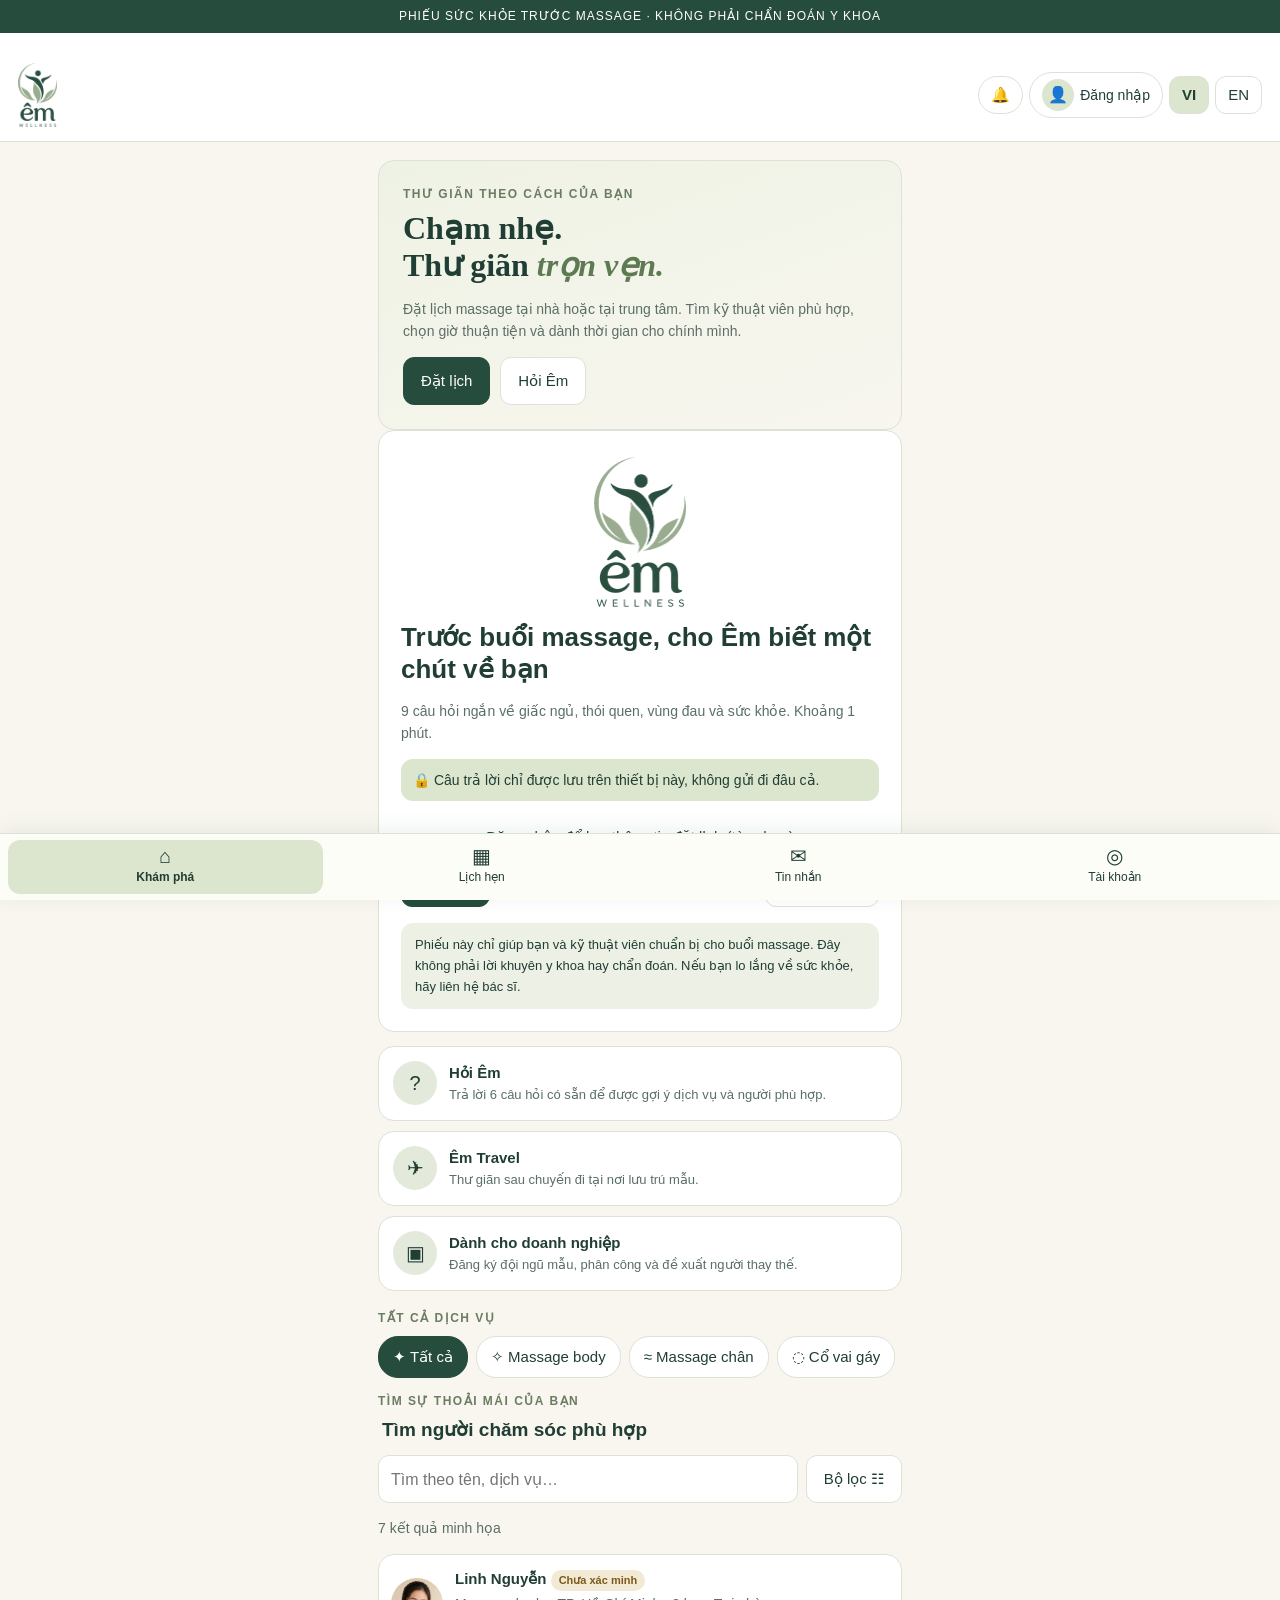
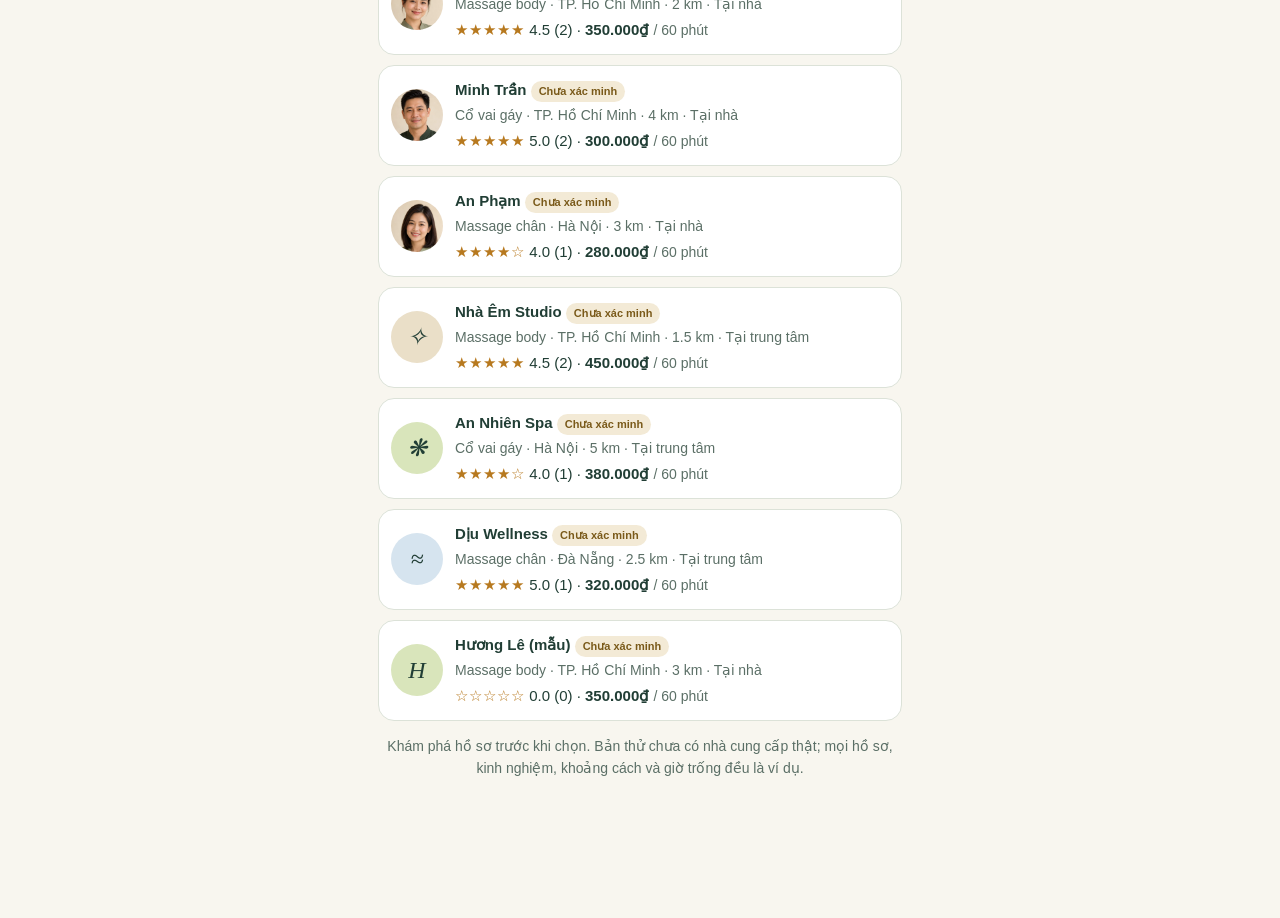
==== commit 23a50de6: "v15: Hỏi Êm chooser, Êm Travel, business dashboard, therapist mode, two-sided cash/receipt/dispute, " ====
--- a/index.html
+++ b/index.html
@@ -1,13 +1,13 @@
 <!doctype html><html lang="vi"><head><meta charset="utf-8"><meta name="viewport" content="width=device-width,initial-scale=1,viewport-fit=cover">
 <title>Êm Wellness — Self-check</title>
 <link rel="manifest" href="manifest.json"><meta name="theme-color" content="#264c3d"><link rel="apple-touch-icon" href="apple-touch-icon.png"><link rel="icon" type="image/png" href="favicon.png"><meta name="apple-mobile-web-app-capable" content="yes"><meta name="mobile-web-app-capable" content="yes"><meta name="apple-mobile-web-app-status-bar-style" content="default"><meta name="apple-mobile-web-app-title" content="Êm Wellness"><meta name="description" content="Êm Wellness self-check quiz">
-<link rel="stylesheet" href="app.css?v=14">
+<link rel="stylesheet" href="app.css?v=15">
 </head><body>
 <div id="errbar" role="alert"></div><script>
-(function(){function show(m){var b=document.getElementById("errbar");if(!b)return;b.style.display="block";b.textContent="Lỗi / Error: "+m+" (v14)"}
+(function(){function show(m){var b=document.getElementById("errbar");if(!b)return;b.style.display="block";b.textContent="Lỗi / Error: "+m+" (v15)"}
 window.onerror=function(m,s,l,c){show(m+" @"+(l||0)+":"+(c||0))};window.addEventListener("unhandledrejection",function(e){show(String(e.reason))});
 })();</script><div class="notice" id="notice"></div>
 <header><img class="logo" src="logo.png" alt="Êm Wellness" width="38" height="64"><div class="lang"><button id="bell" class="bell"></button><button id="acct" class="acct" aria-haspopup="menu"></button><div id="amenu" class="amenu" role="menu" hidden></div> <button id="vi">VI</button> <button id="en">EN</button></div></header>
 <main id="app"></main>
-<script src="quiz.js?v=14"></script><script src="booking.js?v=14"></script><script src="auth.js?v=14"></script><script src="features.js?v=14"></script><script src="extras.js?v=14"></script><script src="main.js?v=14"></script>
+<script src="quiz.js?v=15"></script><script src="booking.js?v=15"></script><script src="auth.js?v=15"></script><script src="features.js?v=15"></script><script src="extras.js?v=15"></script><script src="extras2.js?v=15"></script><script src="main.js?v=15"></script>
 <script>if("serviceWorker" in navigator){let r=false;const had=!!navigator.serviceWorker.controller;navigator.serviceWorker.addEventListener("controllerchange",()=>{if(had&&!r){r=true;location.reload()}});addEventListener("load",()=>navigator.serviceWorker.register("sw.js",{updateViaCache:"none"}).then(g=>g.update()).catch(()=>{}))}</script></body></html>
--- a/app.css
+++ b/app.css
@@ -81,3 +81,10 @@
 .toast{position:fixed;left:50%;transform:translateX(-50%);bottom:calc(84px + env(safe-area-inset-bottom));background:#213e35;color:#fff;padding:10px 16px;border-radius:12px;z-index:300;max-width:90vw;font-size:14px}
 @media(min-width:640px){.mback{align-items:center}.mbox{border-radius:20px}}
 .bitem.appt{display:block}
+.toast{pointer-events:none}
+/* v15 */
+.seccards{display:grid;grid-template-columns:1fr;gap:10px;margin-top:14px}.seccard{display:grid;grid-template-columns:44px 1fr;column-gap:12px;text-align:left;padding:14px;border-radius:var(--radius);background:#fff;border:1px solid var(--line);min-height:64px}.seccard .scic{grid-row:span 2;width:44px;height:44px;border-radius:50%;background:#e4eadb;display:flex;align-items:center;justify-content:center;font-size:20px}
+.aopt{width:100%;text-align:left}.aopt.sel{border-color:#264c3d;background:#eef2e4;box-shadow:0 0 0 2px #264c3d inset}.aopt.sel::after{content:" ✓";float:right}
+.askres{border-top:1px solid var(--line);padding:10px 0}.askres .abook{margin-top:4px}
+.segtabs{display:flex;gap:6px;background:#eef2e4;padding:4px;border-radius:14px}.seg{flex:1;border:0;background:none;min-height:44px;border-radius:10px}.seg.on{background:#fff;font-weight:700;box-shadow:0 1px 3px rgba(0,0,0,.08)}
+.cashbox{background:#f6f3ea;border-radius:12px;padding:10px 12px;margin:8px 0}.chatbar{margin-bottom:8px}.chatbar button{min-height:40px;font-size:14px}
